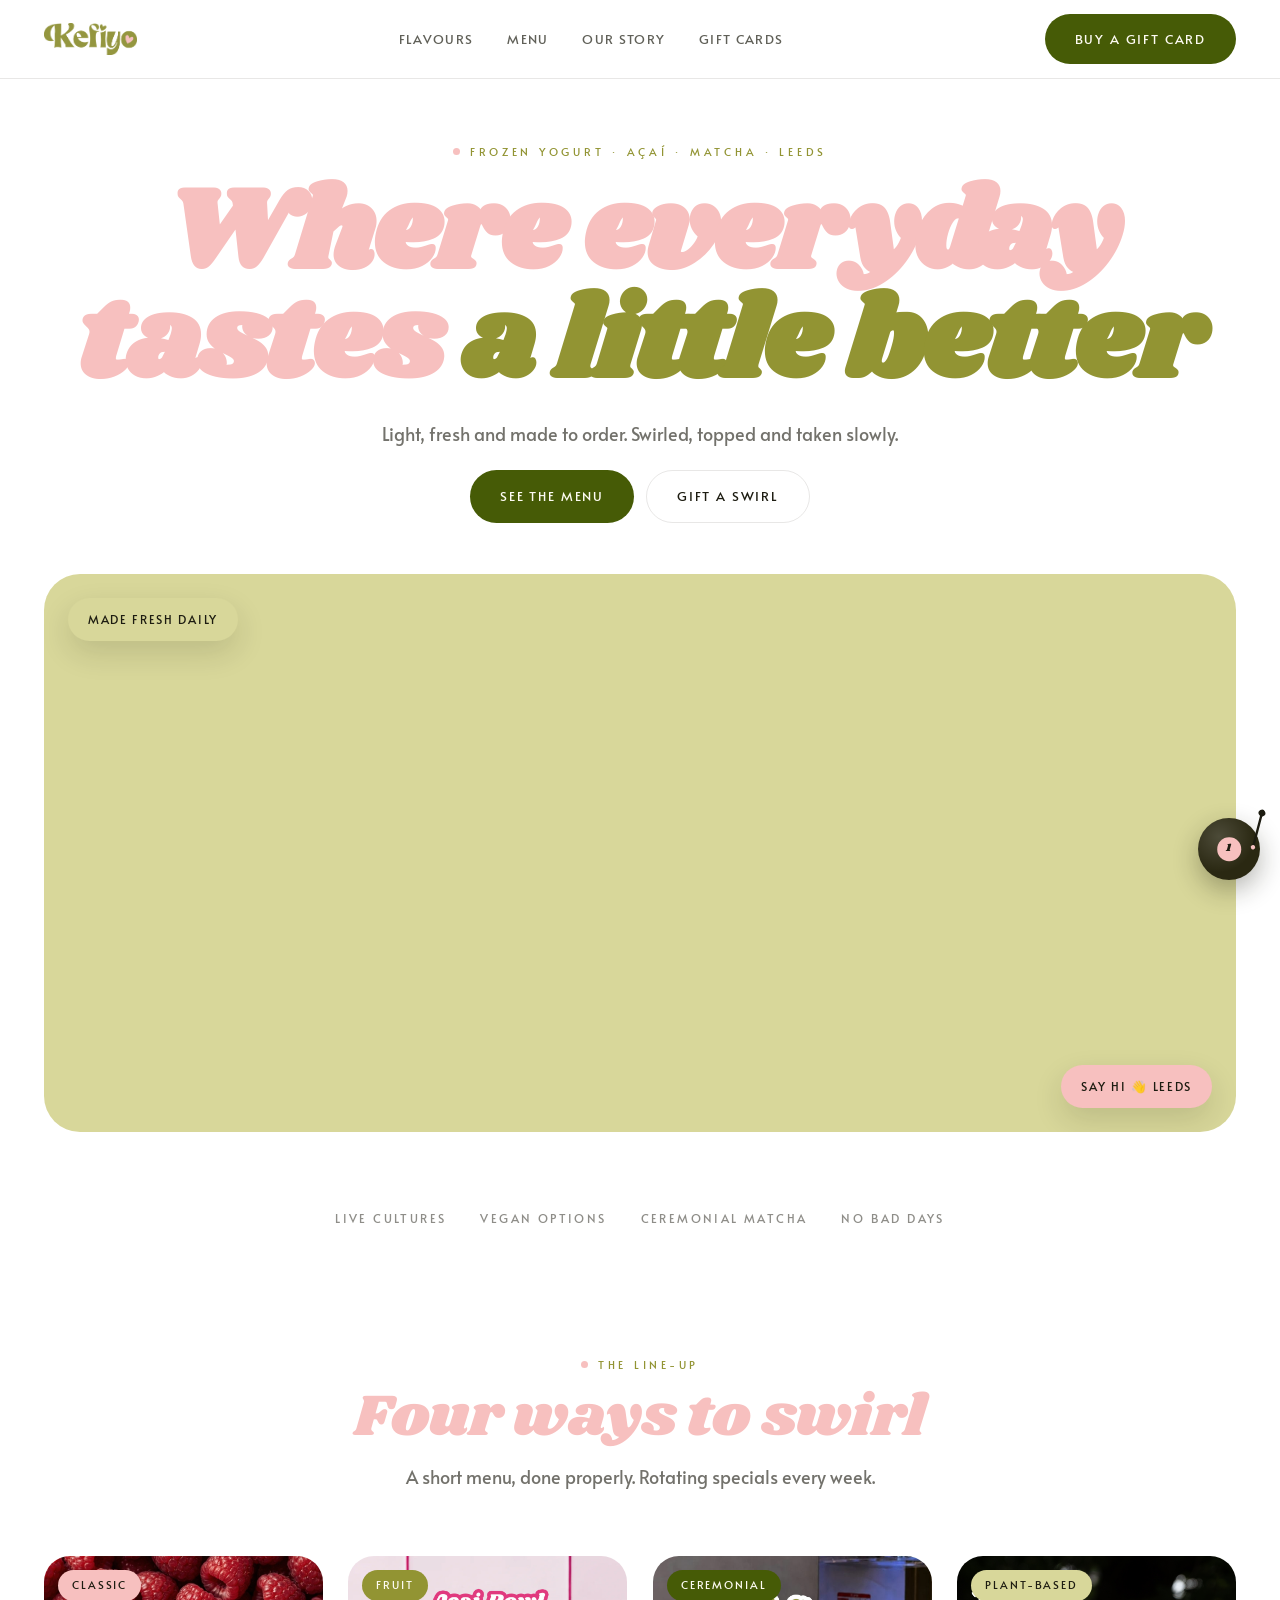
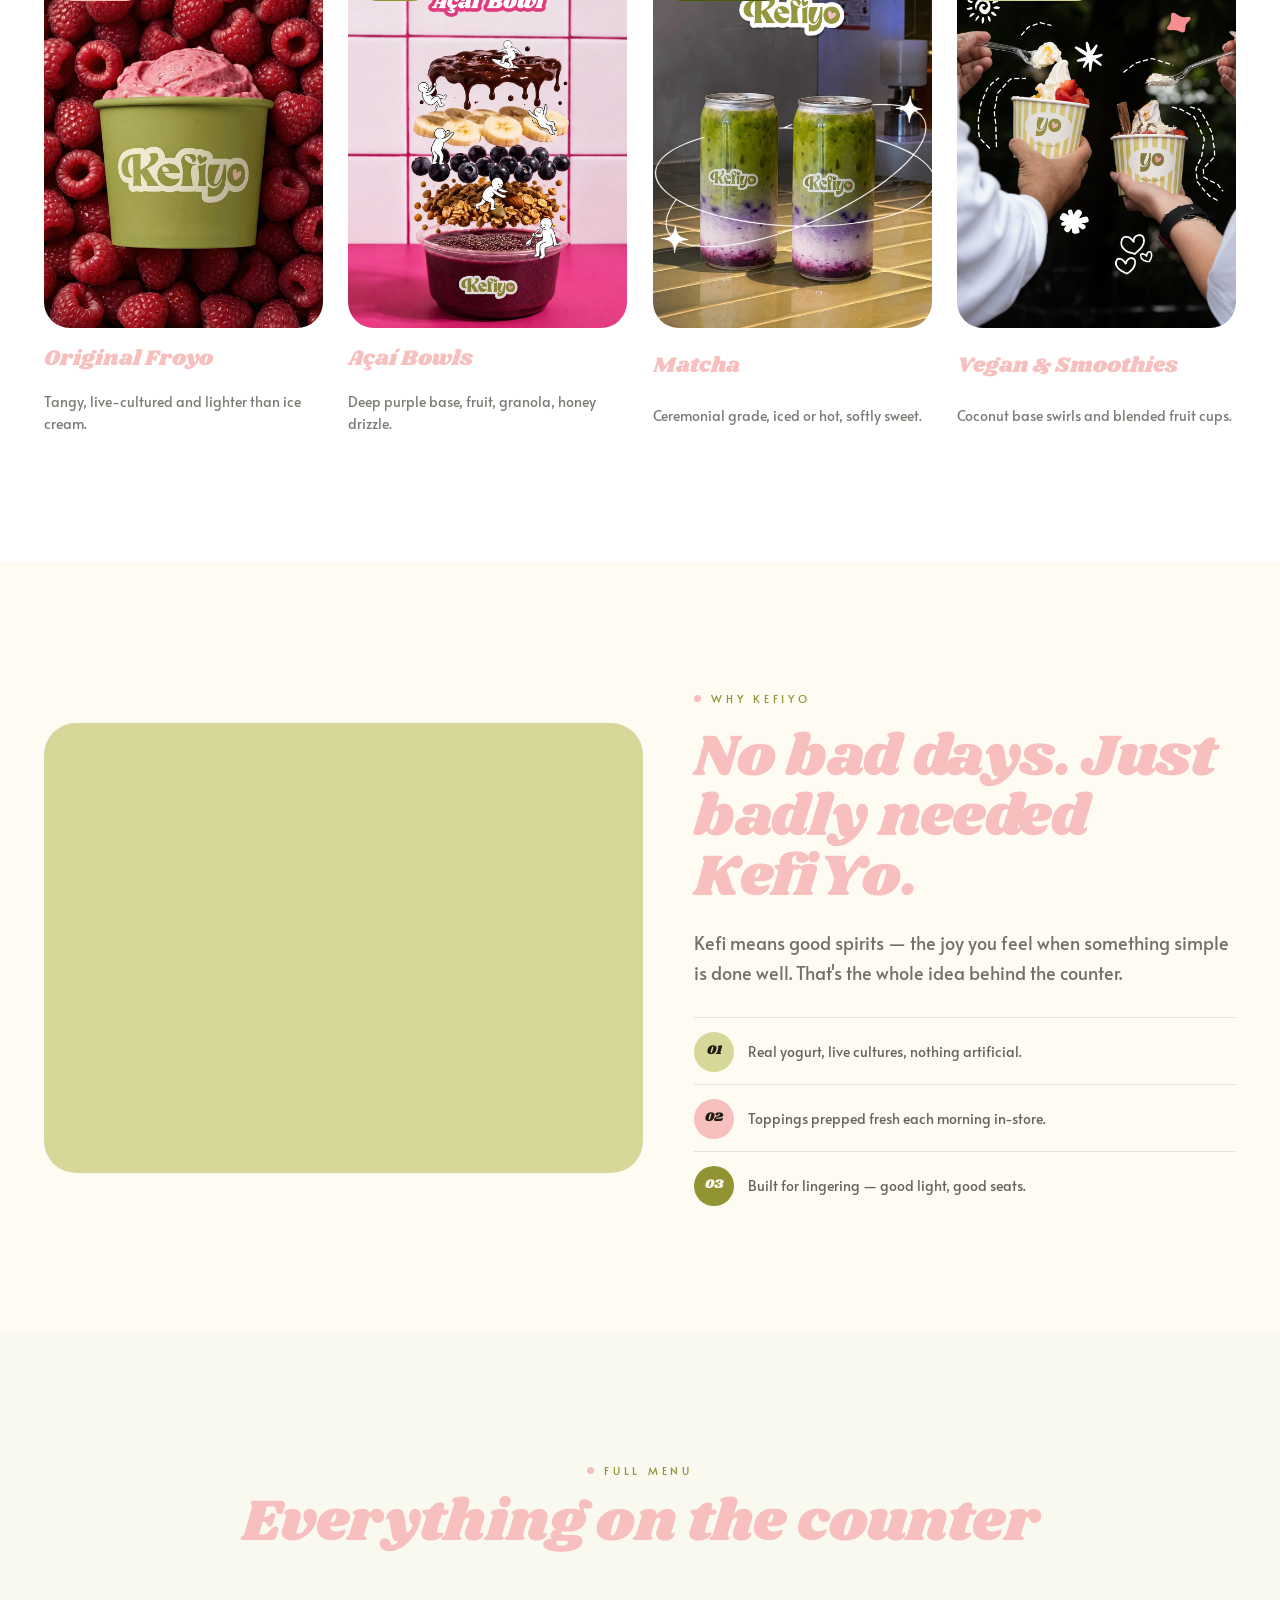
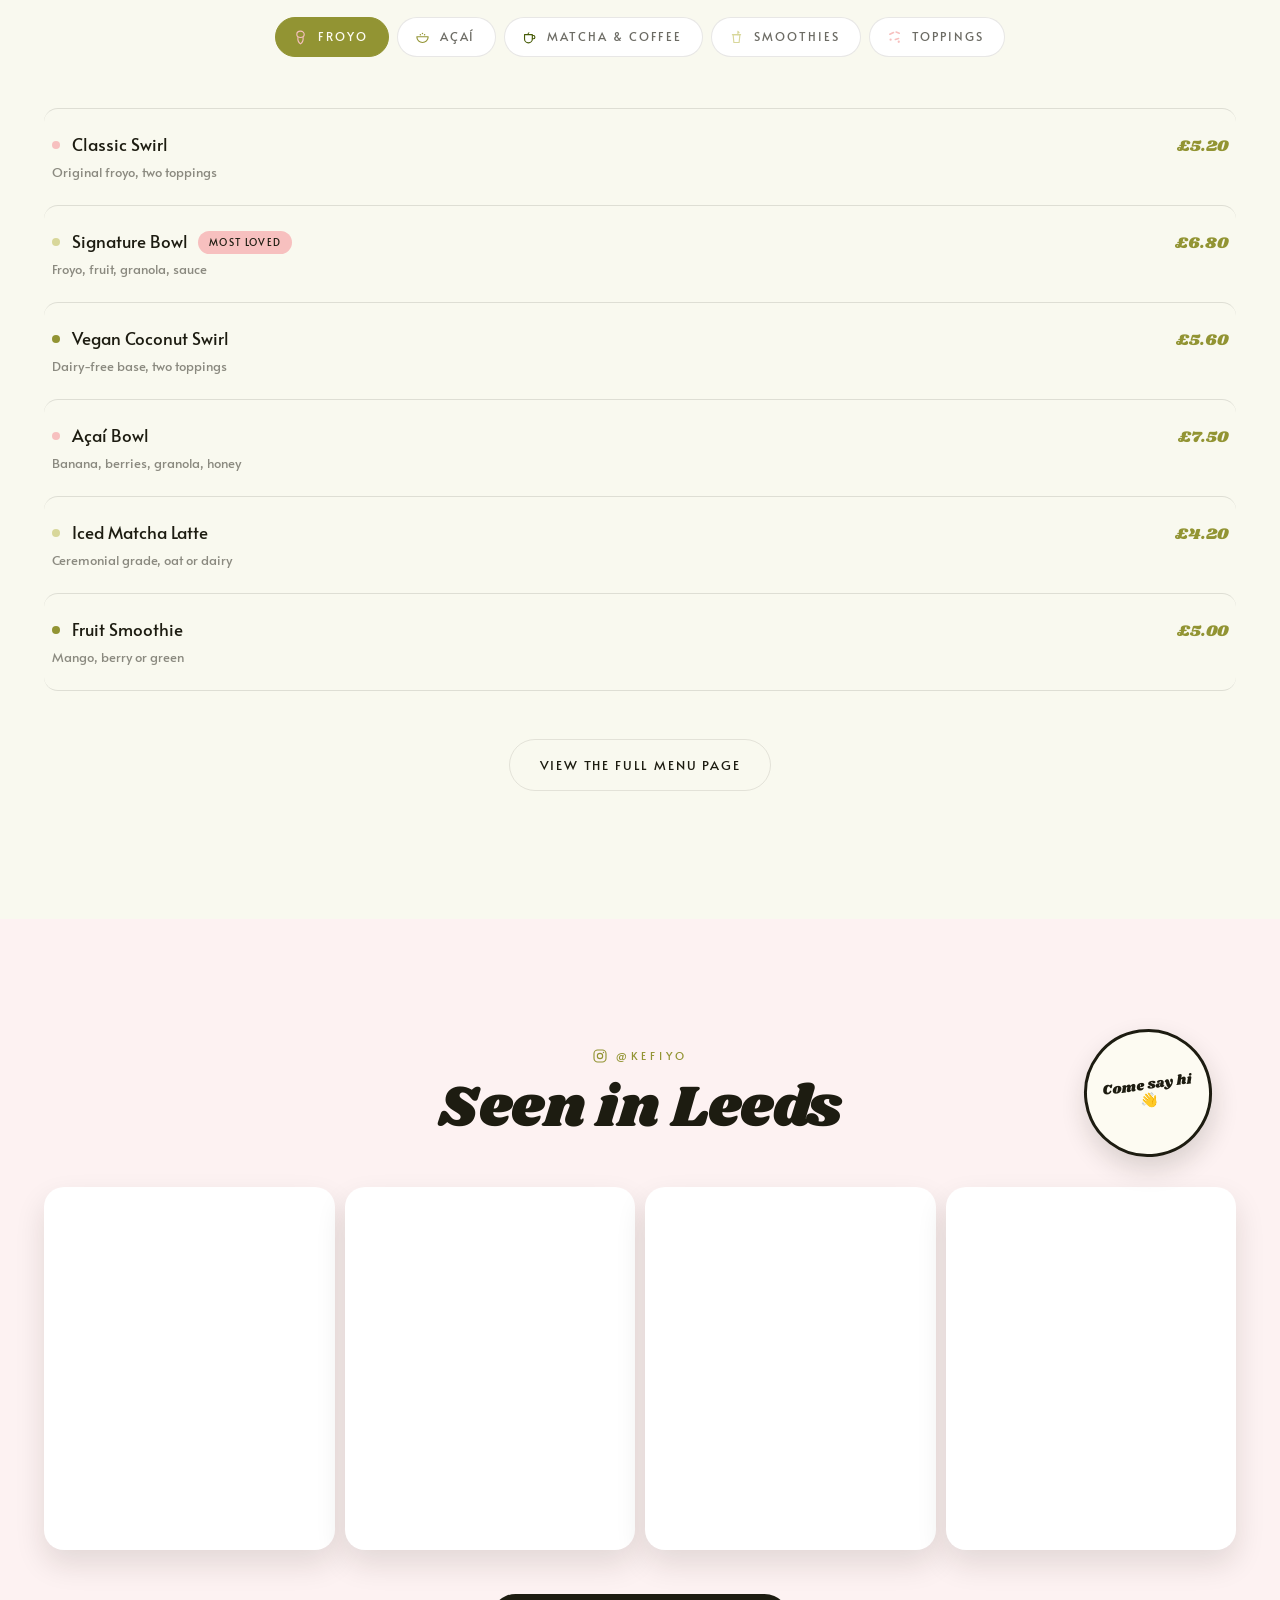
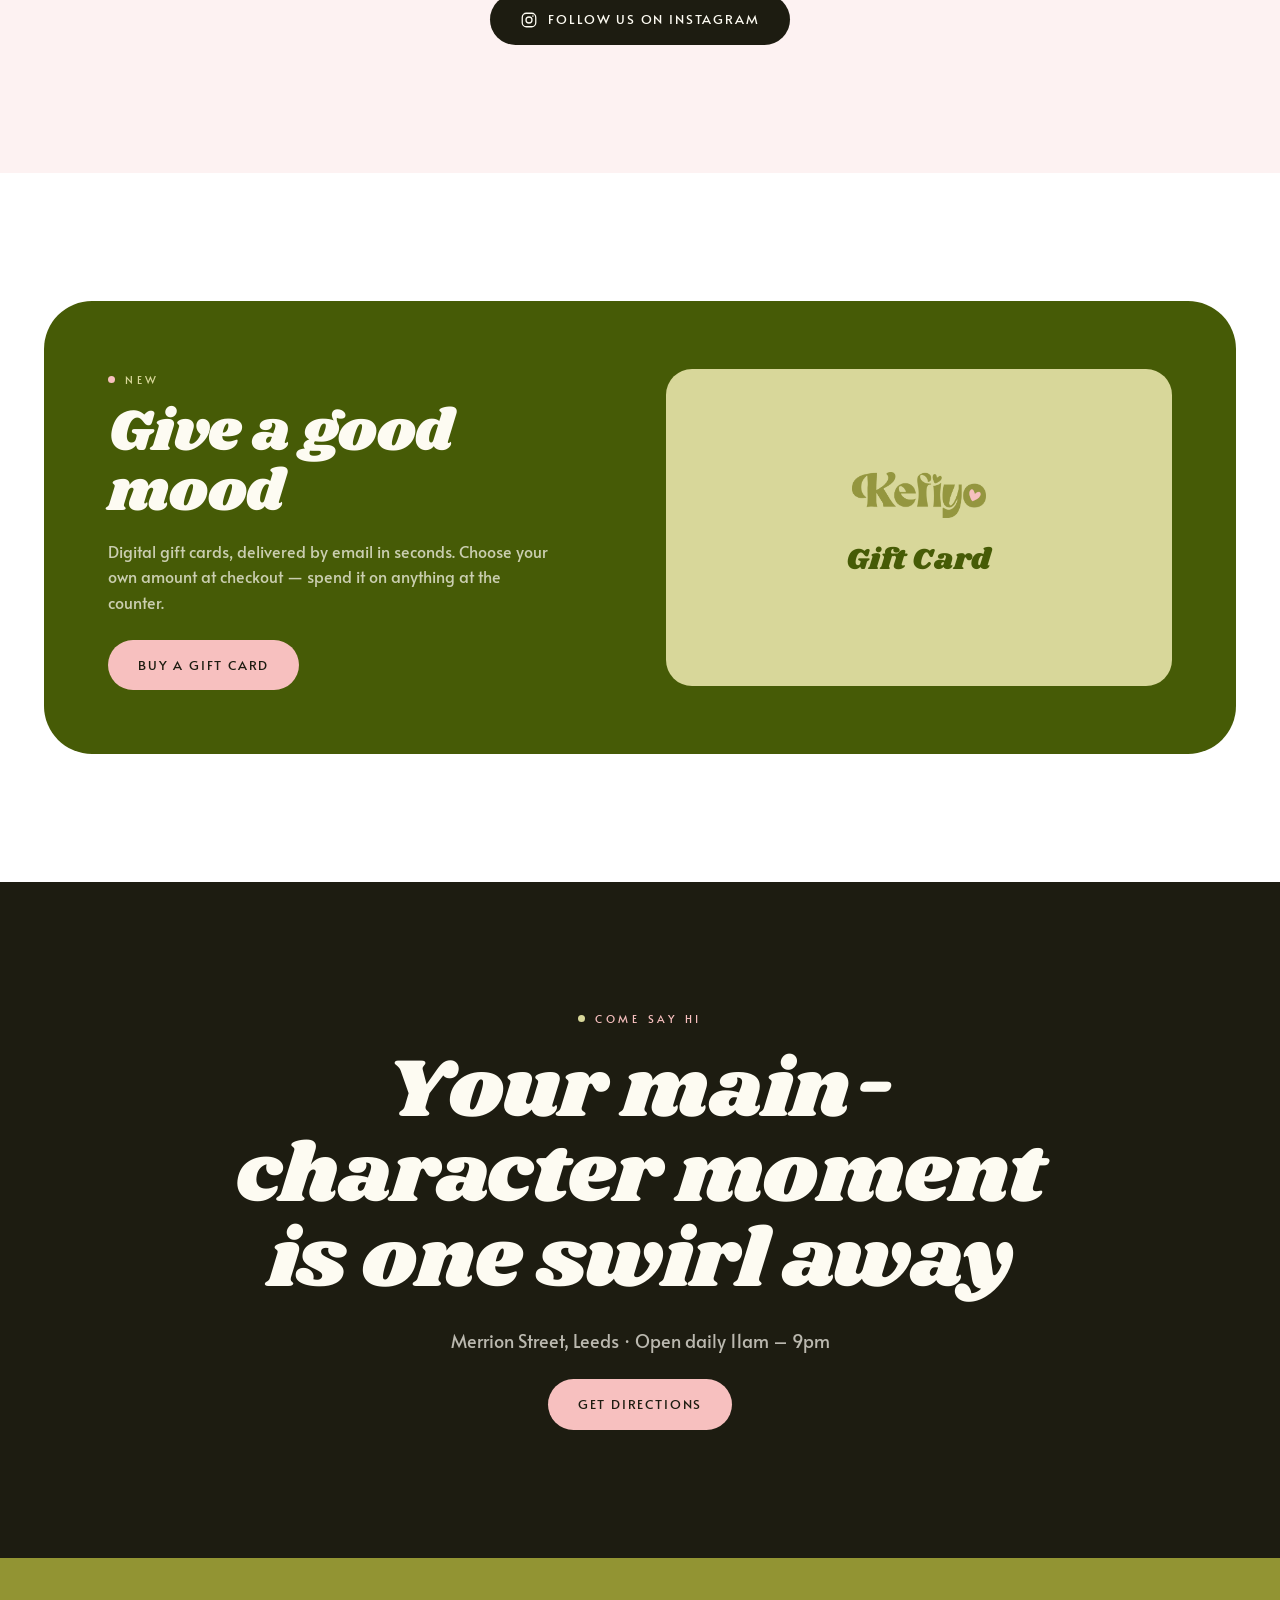
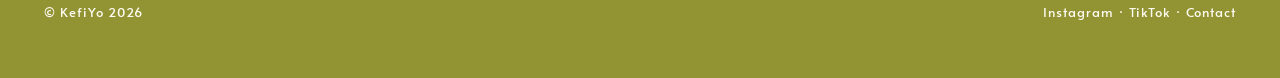
==== index.html @ 9c634616 "Add files via upload" ====
<!doctype html>
<html lang="en">
<head>
<meta charset="utf-8" />
<meta name="viewport" content="width=device-width, initial-scale=1" />

<!-- ============ SEO ============
     Edit the title/description/keywords below whenever the client wants
     to change how this page shows up in Google or when shared as a link.
     Keep the title under ~60 characters and the description under ~155
     so they don't get cut off in search results. -->
<title>KefiYo | Frozen Yogurt, Açaí, Matcha &amp; Coffee in Leeds</title>
<meta name="description" content="KefiYo is a frozen yogurt, açaí, matcha and coffee counter on Merrion Street, Leeds. Fresh daily, vegan options, live cultures. Open 11am–9pm every day.">
<meta name="keywords" content="frozen yogurt Leeds, açaí bowl Leeds, matcha Leeds, coffee shop Leeds, vegan frozen yogurt, KefiYo, dessert shop Leeds">
<meta name="robots" content="index, follow">
<link rel="canonical" href="https://www.kefiyo.co.uk/">

<!-- Open Graph (Facebook, Instagram, WhatsApp, LinkedIn link previews) -->
<meta property="og:type" content="website">
<meta property="og:title" content="KefiYo | Frozen Yogurt, Açaí, Matcha & Coffee in Leeds">
<meta property="og:description" content="Light, fresh and made to order. Frozen yogurt, açaí bowls, matcha and coffee on Merrion Street, Leeds.">
<meta property="og:image" content="https://www.kefiyo.co.uk/assets/images/social-media.jpeg">
<meta property="og:url" content="https://www.kefiyo.co.uk/">
<meta property="og:site_name" content="KefiYo">
<meta property="og:locale" content="en_GB">

<!-- Twitter / X card -->
<meta name="twitter:card" content="summary_large_image">
<meta name="twitter:title" content="KefiYo | Frozen Yogurt, Açaí, Matcha & Coffee in Leeds">
<meta name="twitter:description" content="Light, fresh and made to order. Frozen yogurt, açaí bowls, matcha and coffee on Merrion Street, Leeds.">
<meta name="twitter:image" content="https://www.kefiyo.co.uk/assets/images/social-media.jpeg">

<meta name="theme-color" content="#465b06">

<!-- ============ Favicons ============
     Add these image files to assets/images/favicon/ with these exact
     names and every browser/device icon is covered. A free generator
     like https://realfavicongenerator.net will produce all of them
     from one source logo in one go. -->
<link rel="icon" type="image/png" sizes="32x32" href="assets/images/favicon/favicon-32x32.png">
<link rel="icon" type="image/png" sizes="16x16" href="assets/images/favicon/favicon-16x16.png">
<link rel="apple-touch-icon" sizes="180x180" href="assets/images/favicon/apple-touch-icon.png">
<link rel="icon" href="assets/images/favicon/favicon.ico">
<link rel="manifest" href="assets/images/favicon/site.webmanifest">

<link rel="preconnect" href="https://fonts.googleapis.com">
<link rel="preconnect" href="https://fonts.gstatic.com" crossorigin>
<link href="https://fonts.googleapis.com/css2?family=Shrikhand&family=Alata&display=swap" rel="stylesheet">
<link rel="stylesheet" href="css/style.css">
</head>
<body>

<header>
  <div class="wrap navin">
    <a href="#" class="logo"><img src="assets/images/logo.png" alt="KefiYo" style="height:32px;width:auto;display:block"></a>
    <nav class="navlinks" id="navLinks"></nav>
    <a href="#gift" class="btn navcta" id="navCta"></a>
  </div>
</header>

<!-- HERO -->
<section class="hero">
  <div class="wrap heroin">
    <div class="herotop" id="heroTop"></div>
    <div class="herostage">
      <video autoplay muted loop playsinline
        src="assets/videos/hero-video.mp4"></video>
      <div id="heroPills"></div>
    </div>
    <div class="strip" id="heroStrip"></div>
  </div>
</section>

<!-- FLAVOURS -->
<section id="flavours">
  <div class="wrap">
    <div class="flavhead" id="flavoursHead"></div>
    <div class="flavgrid" id="flavoursGrid"></div>
  </div>
</section>

<!-- STORY BAND -->
<section id="story" class="band">
  <div class="wrap bandin">
    <div class="bandmedia">
      <video id="storyVideo" autoplay muted loop playsinline
        src="assets/videos/story-video.mp4"></video>
    </div>
    <div class="bandtext" id="storyText"></div>
  </div>
</section>

<!-- MENU (homepage teaser) -->
<section id="menu">
  <div class="wrap">
    <div class="flavhead" id="menuHead"></div>
    <div class="menubar" id="menuChips"></div>
    <div class="menu" id="menuItems"></div>
    <div class="menufoot" id="menuFoot"></div>
  </div>
</section>

<!-- INSTAGRAM -->
<section class="igsection">
  <div class="wrap">
    <div class="flavhead" id="instaHead"></div>
    <div class="igrid" id="instaGrid"></div>
    <div class="ig-follow" id="instaFollow"></div>
  </div>
</section>

<!-- GIFT CARD -->
<section id="gift">
  <div class="wrap">
    <div class="gift" id="giftCard"></div>
  </div>
</section>

<!-- FINAL CTA -->
<section class="finalcta">
  <div class="wrap final" id="finalContent"></div>
</section>

<footer>
  <div class="wrap" id="siteFooter"></div>
</footer>

<nav class="island" id="islandNav"></nav>

<!-- VINYL MUSIC PLAYER -->
<div class="vinyl-player" id="vinylPlayer">
  <div class="vinyl-disc" id="vinylDisc" role="button" aria-label="Play/pause music" tabindex="0">
    <div class="vinyl-label" id="vinylLabel"><span class="fallback">1</span></div>
    <div class="tonearm" aria-hidden="true">
      <svg viewBox="0 0 34 34" xmlns="http://www.w3.org/2000/svg">
        <circle cx="30" cy="4" r="3.4" fill="#1d1c11"/>
        <line x1="30" y1="4" x2="6" y2="30" stroke="#1d1c11" stroke-width="2.4" stroke-linecap="round"/>
        <circle cx="6" cy="30" r="2.2" fill="#f7c0bf"/>
      </svg>
    </div>
  </div>
  <div class="vinyl-panel">
    <div class="vinyl-meta">
      <span class="t" id="vinylTitle">Track One</span>
      <span class="a" id="vinylArtist">KefiYo Radio</span>
      <span class="a" id="vinylStatus" style="color:#f7c0bf"></span>
    </div>
    <div class="vinyl-controls">
      <button id="vinylPrevBtn" aria-label="Previous track">
        <svg viewBox="0 0 24 24" fill="currentColor"><path d="M6 6h2v12H6zM20 6v12L10 12z"/></svg>
      </button>
      <button id="vinylPlayBtn" class="play-btn" aria-label="Play/pause">
        <svg viewBox="0 0 24 24" fill="currentColor"><path d="M8 5v14l11-7z"/></svg>
      </button>
      <button id="vinylNextBtn" aria-label="Next track">
        <svg viewBox="0 0 24 24" fill="currentColor"><path d="M16 6h2v12h-2zM4 6v12l10-6z"/></svg>
      </button>
    </div>
  </div>
  <audio id="vinylAudio" preload="none"></audio>
</div>

<script src="js/content.js"></script>
<script src="js/script.js"></script>
</body>
</html>
---- css/style.css ----
:root{
  --wasabi:#929433;
  --pink:#f7c0bf;
  --matcha:#d8d79a;
  --cream:#fdfbf2;
  --ink:#1d1c11;
  --deep:#465b06;
  --white:#ffffff;
  --line:rgba(29,28,17,.10);
}
*{box-sizing:border-box;margin:0;padding:0}
html{scroll-behavior:smooth}
body{background:var(--white);color:var(--ink);font-family:'Alata',system-ui,sans-serif;-webkit-font-smoothing:antialiased;overflow-x:hidden;font-size:16px;line-height:1.6}
.d{font-family:'Shrikhand',cursive;font-weight:400}
img,video{display:block;width:100%;height:100%;object-fit:cover}
a{color:inherit;text-decoration:none}
.wrap{max-width:1240px;margin:0 auto;padding:0 24px}
section{padding:clamp(72px,10vw,150px) 0}
.lede{font-size:clamp(15px,1.4vw,18px);color:rgba(29,28,17,.62);max-width:52ch;line-height:1.7}
.eyebrow{font-size:11px;letter-spacing:.34em;text-transform:uppercase;color:var(--wasabi)}
.eyebrow::before{content:"";display:inline-block;width:7px;height:7px;border-radius:50%;background:var(--pink);margin-right:10px;vertical-align:1px}
h2{font-family:'Shrikhand',cursive;font-weight:400;font-size:clamp(30px,4.6vw,60px);line-height:1.02;letter-spacing:-.01em}
/* Big headings (h1/h2/h3) default to pink instead of plain ink.
   Anywhere a heading already has its own color (the green "a little
   better" in the hero, or the cream headings on the dark gift/final
   sections) that more specific rule wins and stays untouched. */
h1,h2,h3{color:var(--pink)}
.btn{display:inline-flex;align-items:center;gap:10px;background:var(--deep);color:var(--cream);border-radius:999px;padding:15px 30px;font-size:13px;letter-spacing:.14em;text-transform:uppercase;transition:.25s}
.btn:hover{background:var(--wasabi)}
.btn.ghost{background:transparent;color:var(--ink);border:1px solid var(--line)}
.btn.ghost:hover{background:var(--cream);border-color:var(--wasabi)}

/* nav */
header{position:sticky;top:0;z-index:70;background:rgba(255,255,255,.86);backdrop-filter:blur(14px);border-bottom:1px solid var(--line)}
.navin{display:flex;align-items:center;justify-content:space-between;height:78px}
.logo{font-family:'Shrikhand',cursive;font-size:26px;color:var(--deep);display:inline-flex;align-items:center}
.navlinks{display:none;gap:34px;font-size:13px;letter-spacing:.1em;text-transform:uppercase;color:rgba(29,28,17,.7)}
.navlinks a:hover{color:var(--deep)}
.navcta{display:none}
@media(min-width:920px){.navlinks{display:flex}.navcta{display:inline-flex}}
@media(max-width:919px){.navin{justify-content:center}}

/* hero */
.hero{padding:clamp(28px,5vw,64px) 0 0}
.heroin{display:grid;gap:clamp(24px,4vw,54px);align-items:end}
.herotop{display:grid;gap:20px;justify-items:center;text-align:center}
.hero h1{font-family:'Shrikhand',cursive;font-size:clamp(42px,9vw,120px);line-height:.95;letter-spacing:-.02em;max-width:16ch}
.hero h1 em{font-style:normal;color:var(--wasabi)}
.herostage{position:relative;border-radius:36px;overflow:hidden;height:clamp(360px,62vh,620px);background:var(--matcha)}
.herostage video{filter:saturate(1.05)}
.floatpill{position:absolute;background:var(--white);border-radius:999px;padding:12px 20px;font-size:12px;letter-spacing:.14em;text-transform:uppercase;box-shadow:0 12px 30px rgba(29,28,17,.14)}
.fp1{left:24px;top:24px;background:var(--matcha);color:var(--ink)}
.fp2{right:24px;bottom:24px;background:var(--pink)}
.strip{display:flex;flex-wrap:wrap;justify-content:center;gap:10px 34px;padding-top:26px;font-size:12px;letter-spacing:.2em;text-transform:uppercase;color:rgba(29,28,17,.5)}

/* flavours */
.flavhead{display:grid;gap:14px;justify-items:center;text-align:center;margin-bottom:clamp(32px,5vw,64px)}
.flavgrid{display:grid;grid-template-columns:repeat(2,1fr);gap:clamp(14px,2vw,28px)}
@media(min-width:900px){.flavgrid{grid-template-columns:repeat(4,1fr)}}
.flav{display:grid;gap:14px}
.flav .ph{position:relative;aspect-ratio:3/4;border-radius:26px;overflow:hidden;background:var(--cream)}
.flav .ph img{transition:transform .6s ease}
.flav:hover .ph img{transform:scale(1.05)}
.flav:nth-child(2) .ph{background:var(--pink)}
.flav:nth-child(3) .ph{background:var(--matcha)}
.tag{position:absolute;top:14px;left:14px;z-index:2;border-radius:999px;padding:7px 14px;font-size:10.5px;letter-spacing:.18em;text-transform:uppercase}
.t1{background:var(--pink);color:var(--ink)}
.t2{background:var(--wasabi);color:var(--cream)}
.t3{background:var(--deep);color:var(--cream)}
.t4{background:var(--matcha);color:var(--ink)}
.flav h3{font-family:'Shrikhand',cursive;font-weight:400;font-size:clamp(17px,1.7vw,23px)}
.flav p{font-size:13.5px;color:rgba(29,28,17,.58);line-height:1.6}

/* quiet band */
.band{background:var(--cream)}
.bandin{display:grid;gap:clamp(26px,4vw,60px);align-items:center}
@media(min-width:900px){.bandin{grid-template-columns:1.05fr .95fr}}
.bandmedia{border-radius:32px;overflow:hidden;aspect-ratio:4/3;background:var(--matcha)}
.bandtext{display:grid;gap:20px}
.tickers{display:grid;gap:12px;padding-top:8px}
.tick{display:flex;gap:14px;align-items:center;border-top:1px solid var(--line);padding-top:14px;font-size:14px;color:rgba(29,28,17,.68)}
.tick b{font-family:'Shrikhand',cursive;font-weight:400;font-size:13px;width:40px;height:40px;min-width:40px;display:grid;place-items:center;border-radius:50%}
.tick:nth-child(1) b{background:var(--matcha);color:var(--ink)}
.tick:nth-child(2) b{background:var(--pink);color:var(--ink)}
.tick:nth-child(3) b{background:var(--wasabi);color:var(--cream)}

/* menu */
#menu{background:color-mix(in srgb, var(--matcha) 16%, var(--white))}
.menubar{display:flex;flex-wrap:wrap;gap:8px;justify-content:center;margin-bottom:clamp(28px,4vw,52px)}
.chip{border:1px solid var(--line);border-radius:999px;padding:9px 20px 9px 16px;font-size:12px;letter-spacing:.16em;text-transform:uppercase;color:rgba(29,28,17,.65);cursor:pointer;transition:.2s;background:var(--white);display:inline-flex;align-items:center;gap:9px}
.chip svg{width:17px;height:17px;flex:none}
.menubar .chip:nth-child(1) svg{color:var(--pink)}
.menubar .chip:nth-child(2) svg{color:var(--wasabi)}
.menubar .chip:nth-child(3) svg{color:var(--deep)}
.menubar .chip:nth-child(4) svg{color:var(--matcha)}
.menubar .chip:nth-child(5) svg{color:var(--pink)}
.chip.on svg{color:var(--cream)}
.chip:hover{border-color:var(--wasabi);color:var(--deep)}
.chip.on{background:var(--wasabi);color:var(--cream);border-color:var(--wasabi)}
.menu{display:grid;gap:0}
.row{display:grid;grid-template-columns:1fr auto;gap:16px;align-items:baseline;padding:22px 8px;border-top:1px solid color-mix(in srgb, var(--ink) 12%, transparent);transition:.2s;border-radius:14px}
.row:last-child{border-bottom:1px solid color-mix(in srgb, var(--ink) 12%, transparent)}
.row:hover{background:rgba(255,255,255,.85);padding-left:18px}
.row h4{font-size:17px;font-weight:400}
.row h4::before{content:"";display:inline-block;width:8px;height:8px;border-radius:50%;margin-right:12px;vertical-align:2px}
.row:nth-child(3n+1) h4::before{background:var(--pink)}
.row:nth-child(3n+2) h4::before{background:var(--matcha)}
.row:nth-child(3n) h4::before{background:var(--wasabi)}
.row span{font-size:13px;color:rgba(29,28,17,.5);display:block;margin-top:4px}
.row h4 .badge{display:inline-block;background:var(--pink);color:var(--ink);border-radius:999px;font-size:9.5px;letter-spacing:.14em;text-transform:uppercase;padding:5px 11px;margin-left:10px;vertical-align:2px;line-height:1.4;margin-top:0}
.price{font-family:'Shrikhand',cursive;font-weight:400;color:var(--wasabi);font-size:16px}
.menufoot{display:flex;justify-content:center;padding-top:clamp(28px,4vw,48px)}

/* insta */
.igsection{background:color-mix(in srgb, var(--pink) 20%, var(--white));position:relative;overflow:hidden}
.igsection .flavhead{position:relative;margin-bottom:clamp(28px,4vw,48px)}
.igsection .eyebrow{color:var(--wasabi);display:inline-flex;align-items:center;gap:8px}
.igsection .eyebrow::before{content:none}
.igsection .eyebrow svg{width:16px;height:16px;flex:none}
.igsection h2{color:var(--ink)}
.ig-sticker{position:absolute;top:-18px;right:2%;width:clamp(90px,11vw,128px);aspect-ratio:1;background:var(--cream);border:3px solid var(--ink);border-radius:50%;display:grid;place-items:center;text-align:center;line-height:1.15;font-family:'Shrikhand',cursive;font-weight:400;font-size:clamp(11px,1.2vw,14px);color:var(--ink);transform:rotate(-8deg);animation:igwobble 6s ease-in-out infinite;padding:10px;box-shadow:0 12px 26px rgba(29,28,17,.16)}
@keyframes igwobble{50%{transform:rotate(6deg) translateY(-6px)}}
@media(max-width:640px){.ig-sticker{position:static;margin:0 auto 16px;transform:rotate(-6deg)}}
.igrid{display:grid;grid-template-columns:repeat(2,1fr);gap:10px}
@media(min-width:800px){.igrid{grid-template-columns:repeat(4,1fr)}}
.igrid > *{aspect-ratio:4/5;border-radius:20px;overflow:hidden;background:var(--white);box-shadow:0 14px 30px rgba(29,28,17,.12);transition:transform .3s ease}
.igrid > *:hover{transform:translateY(-6px)}
.ig-follow{display:flex;justify-content:center;margin-top:clamp(28px,4vw,44px)}
.ig-follow-btn{display:inline-flex;align-items:center;gap:10px;background:var(--ink);color:var(--cream)}
.ig-follow-btn:hover{background:var(--deep)}
.ig-follow-btn svg{width:18px;height:18px;flex:none}

/* gift card */
.gift{background:var(--deep);color:var(--cream);border-radius:clamp(28px,4vw,48px);padding:clamp(30px,5vw,72px);display:grid;gap:clamp(26px,4vw,56px)}
@media(min-width:900px){.gift{grid-template-columns:1fr 1fr;align-items:center}}
.gift h2{color:var(--cream)}
.gift p{color:rgba(253,251,242,.72);max-width:44ch}
.cardart{border-radius:26px;overflow:hidden;aspect-ratio:16/10;background:var(--matcha);position:relative;display:flex;flex-direction:column;align-items:center;justify-content:center;gap:18px;padding:28px}
.cardart-logo{height:clamp(30px,4.5vw,46px);width:auto;object-fit:contain}
.cardart .amt{font-family:'Shrikhand',cursive;font-size:clamp(20px,2.6vw,30px);color:var(--deep);text-align:center;letter-spacing:.01em}
.giftbtn{background:var(--pink);color:var(--ink);margin-top:24px}
.giftbtn:hover{background:var(--matcha)}
.gift .giftnote{margin-top:12px;font-size:12px;letter-spacing:.1em;text-transform:uppercase;color:rgba(253,251,242,.55)}

/* final CTA + footer */
.finalcta{background:var(--ink);padding-bottom:clamp(72px,10vw,150px)}
.finalcta .final{text-align:center;display:grid;gap:22px;justify-items:center}
.finalcta .eyebrow{color:var(--pink)}
.finalcta .eyebrow::before{background:var(--matcha)}
.finalcta h2{font-size:clamp(34px,6.5vw,84px);max-width:14ch;color:var(--cream)}
.finalcta .lede{color:rgba(253,251,242,.7)}
.finalcta .btn{background:var(--pink);color:var(--ink)}
.finalcta .btn:hover{background:var(--matcha)}
footer{background:var(--wasabi);color:var(--cream);padding:44px 0 130px}
footer .wrap{display:flex;flex-wrap:wrap;gap:14px;justify-content:space-between;font-size:12.5px;letter-spacing:.08em}
@media(min-width:920px){footer{padding:44px 0 56px}}

/* mobile island */
.island{position:fixed;left:50%;transform:translateX(-50%);bottom:16px;z-index:90;display:flex;gap:6px;background:rgba(29,28,17,.94);backdrop-filter:blur(10px);border-radius:999px;padding:7px;box-shadow:0 14px 34px rgba(29,28,17,.28);max-width:calc(100vw - 24px);white-space:nowrap}
.island a{color:var(--cream);font-size:11.5px;letter-spacing:.14em;text-transform:uppercase;padding:11px 15px;border-radius:999px;white-space:nowrap;flex:none}
.island a.hi{background:var(--pink);color:var(--ink)}
@media(min-width:920px){.island{display:none}}
@media(max-width:380px){.island{gap:3px;padding:6px}.island a{font-size:10.5px;padding:10px 11px}}

/* ============================= */
/* vinyl music player             */
/* ============================= */
.vinyl-player{position:fixed;right:20px;bottom:20px;z-index:95;display:flex;align-items:center;flex-direction:row-reverse}
.vinyl-disc{position:relative;width:62px;height:62px;border-radius:50%;cursor:pointer;flex:none;box-shadow:0 10px 26px rgba(29,28,17,.32);background:
  radial-gradient(circle at center, var(--cream) 0 14%, var(--ink) 15% 16%, #2a2812 16% 100%),
  repeating-radial-gradient(circle at center, rgba(255,255,255,.05) 0 2px, transparent 2px 5px);
  animation:vinylspin 3.4s linear infinite;
  animation-play-state:paused;
}
.vinyl-player.playing .vinyl-disc{animation-play-state:running}
.vinyl-disc::before{content:"";position:absolute;inset:0;border-radius:50%;background:radial-gradient(circle at 34% 30%, rgba(255,255,255,.16), transparent 60%)}
.vinyl-label{position:absolute;top:50%;left:50%;width:38%;height:38%;transform:translate(-50%,-50%);border-radius:50%;background:var(--pink);display:grid;place-items:center;overflow:hidden}
.vinyl-label img{width:100%;height:100%;object-fit:cover}
.vinyl-label .fallback{font-family:'Shrikhand',cursive;font-size:11px;color:var(--ink)}
@keyframes vinylspin{to{transform:rotate(360deg)}}

.tonearm{position:absolute;top:-9px;right:-6px;width:34px;height:34px;transform-origin:88% 12%;transform:rotate(-28deg);transition:transform .35s cubic-bezier(.4,0,.2,1);pointer-events:none}
.vinyl-player.playing .tonearm{transform:rotate(6deg)}
.tonearm svg{width:100%;height:100%}

.vinyl-panel{max-width:0;opacity:0;overflow:hidden;transition:max-width .35s ease,opacity .25s ease,margin .35s ease;background:rgba(29,28,17,.94);backdrop-filter:blur(10px);border-radius:20px;color:var(--cream);display:flex;align-items:center;gap:12px;white-space:nowrap}
.vinyl-player.open .vinyl-panel{max-width:280px;opacity:1;margin-right:12px;padding:10px 14px}
.vinyl-meta{display:grid;line-height:1.25;min-width:0}
.vinyl-meta .t{font-size:12.5px;overflow:hidden;text-overflow:ellipsis}
.vinyl-meta .a{font-size:10.5px;color:rgba(253,251,242,.6);text-transform:uppercase;letter-spacing:.08em}
.vinyl-controls{display:flex;align-items:center;gap:6px}
.vinyl-controls button{background:none;border:none;color:var(--cream);cursor:pointer;display:grid;place-items:center;width:26px;height:26px;border-radius:50%;transition:.2s}
.vinyl-controls button:hover{background:rgba(255,255,255,.12)}
.vinyl-controls svg{width:15px;height:15px}
.vinyl-controls .play-btn svg{width:17px;height:17px}

@media(max-width:919px){
  .vinyl-player{right:14px;bottom:82px}
  .vinyl-player.open .vinyl-panel{max-width:220px}
}

/* ============================= */
/* full menu page                 */
/* ============================= */
.menu-page-hero{padding:clamp(44px,7vw,84px) 0 8px;text-align:center;display:grid;gap:14px;justify-items:center}
.menu-page-hero h1{font-family:'Shrikhand',cursive;font-size:clamp(36px,6.5vw,72px);line-height:1}
.menu-category{margin-bottom:clamp(48px,6vw,76px)}
.menu-category-head{display:flex;align-items:center;gap:12px;margin-bottom:18px}
.menu-category-head svg{width:24px;height:24px;flex:none}
.menu-category:nth-of-type(1) .menu-category-head svg{color:var(--pink)}
.menu-category:nth-of-type(2) .menu-category-head svg{color:var(--wasabi)}
.menu-category:nth-of-type(3) .menu-category-head svg{color:var(--deep)}
.menu-category:nth-of-type(4) .menu-category-head svg{color:var(--matcha)}
.menu-category:nth-of-type(5) .menu-category-head svg{color:var(--pink)}
.menu-category h3{font-family:'Shrikhand',cursive;font-weight:400;font-size:clamp(22px,2.8vw,32px)}
.back-link{display:inline-flex;align-items:center;gap:8px;font-size:12px;letter-spacing:.14em;text-transform:uppercase;color:rgba(29,28,17,.6)}
.back-link:hover{color:var(--deep)}
.back-link svg{width:14px;height:14px}
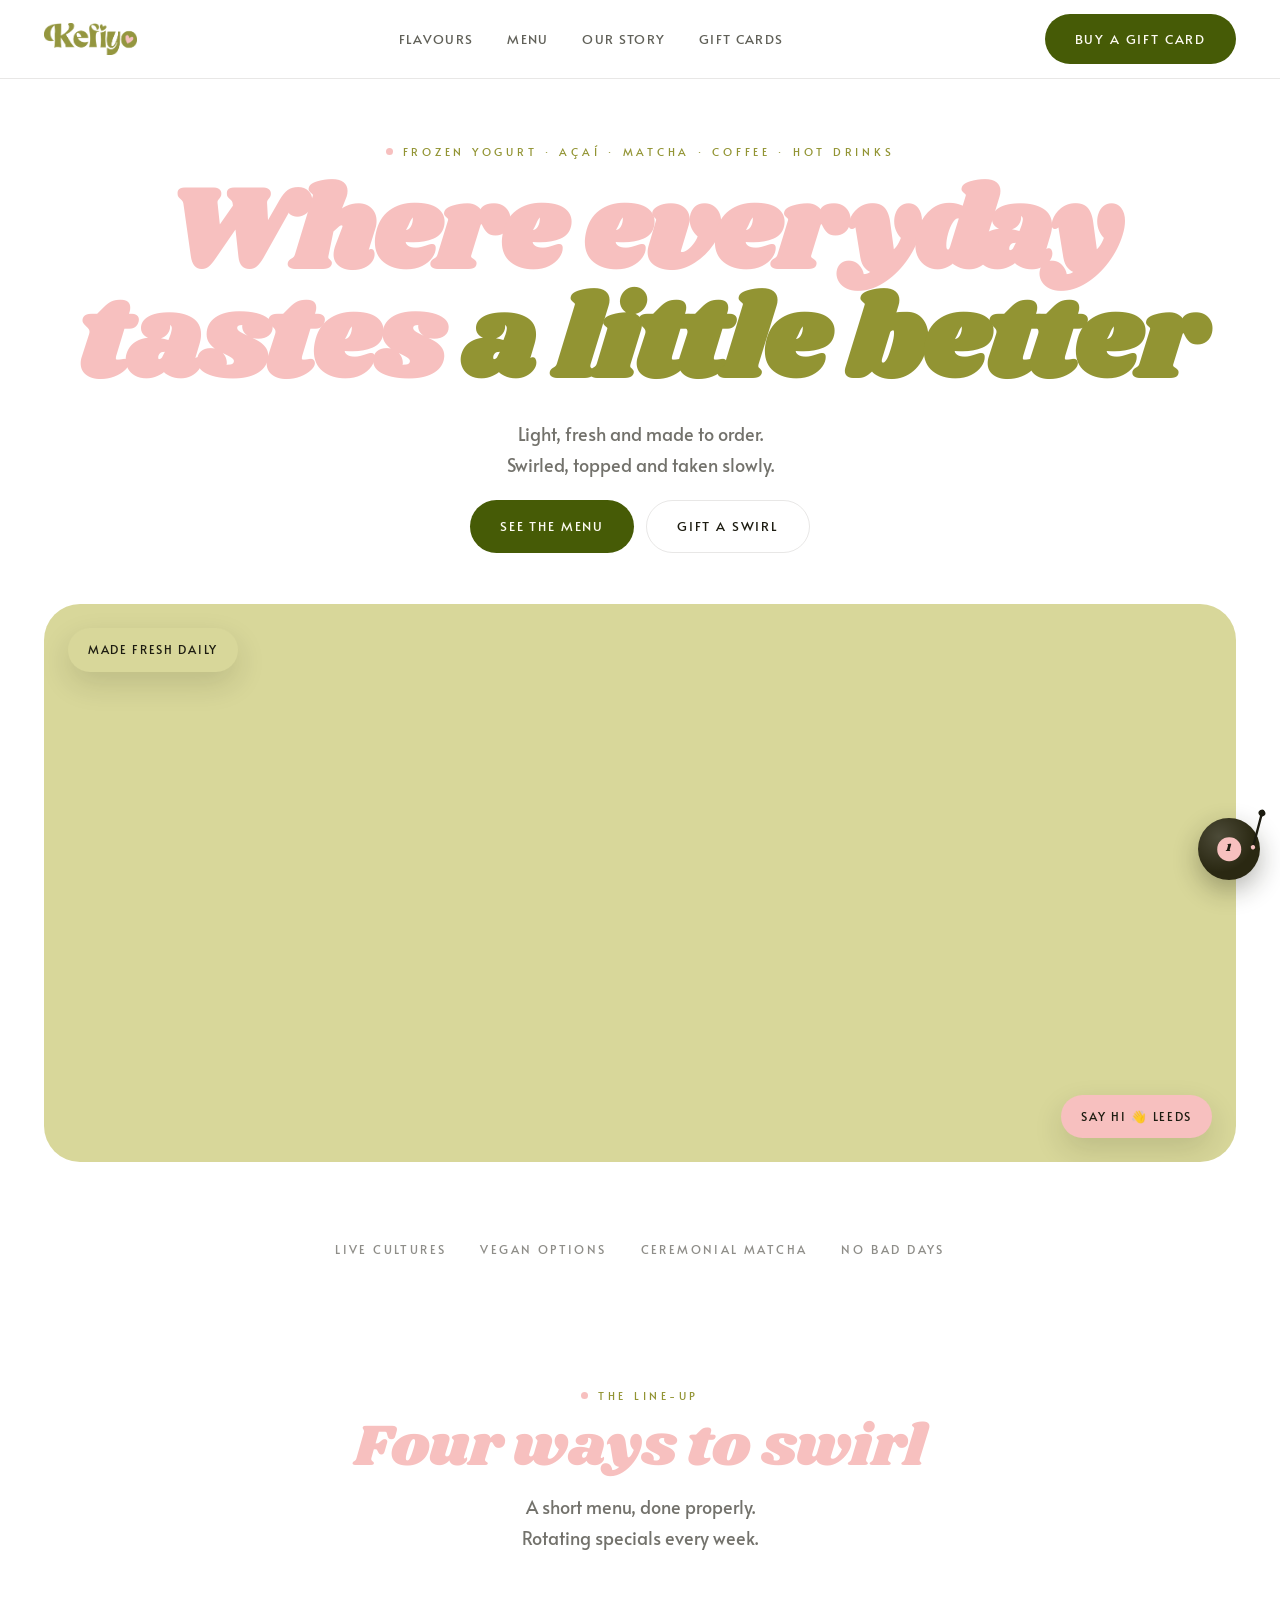
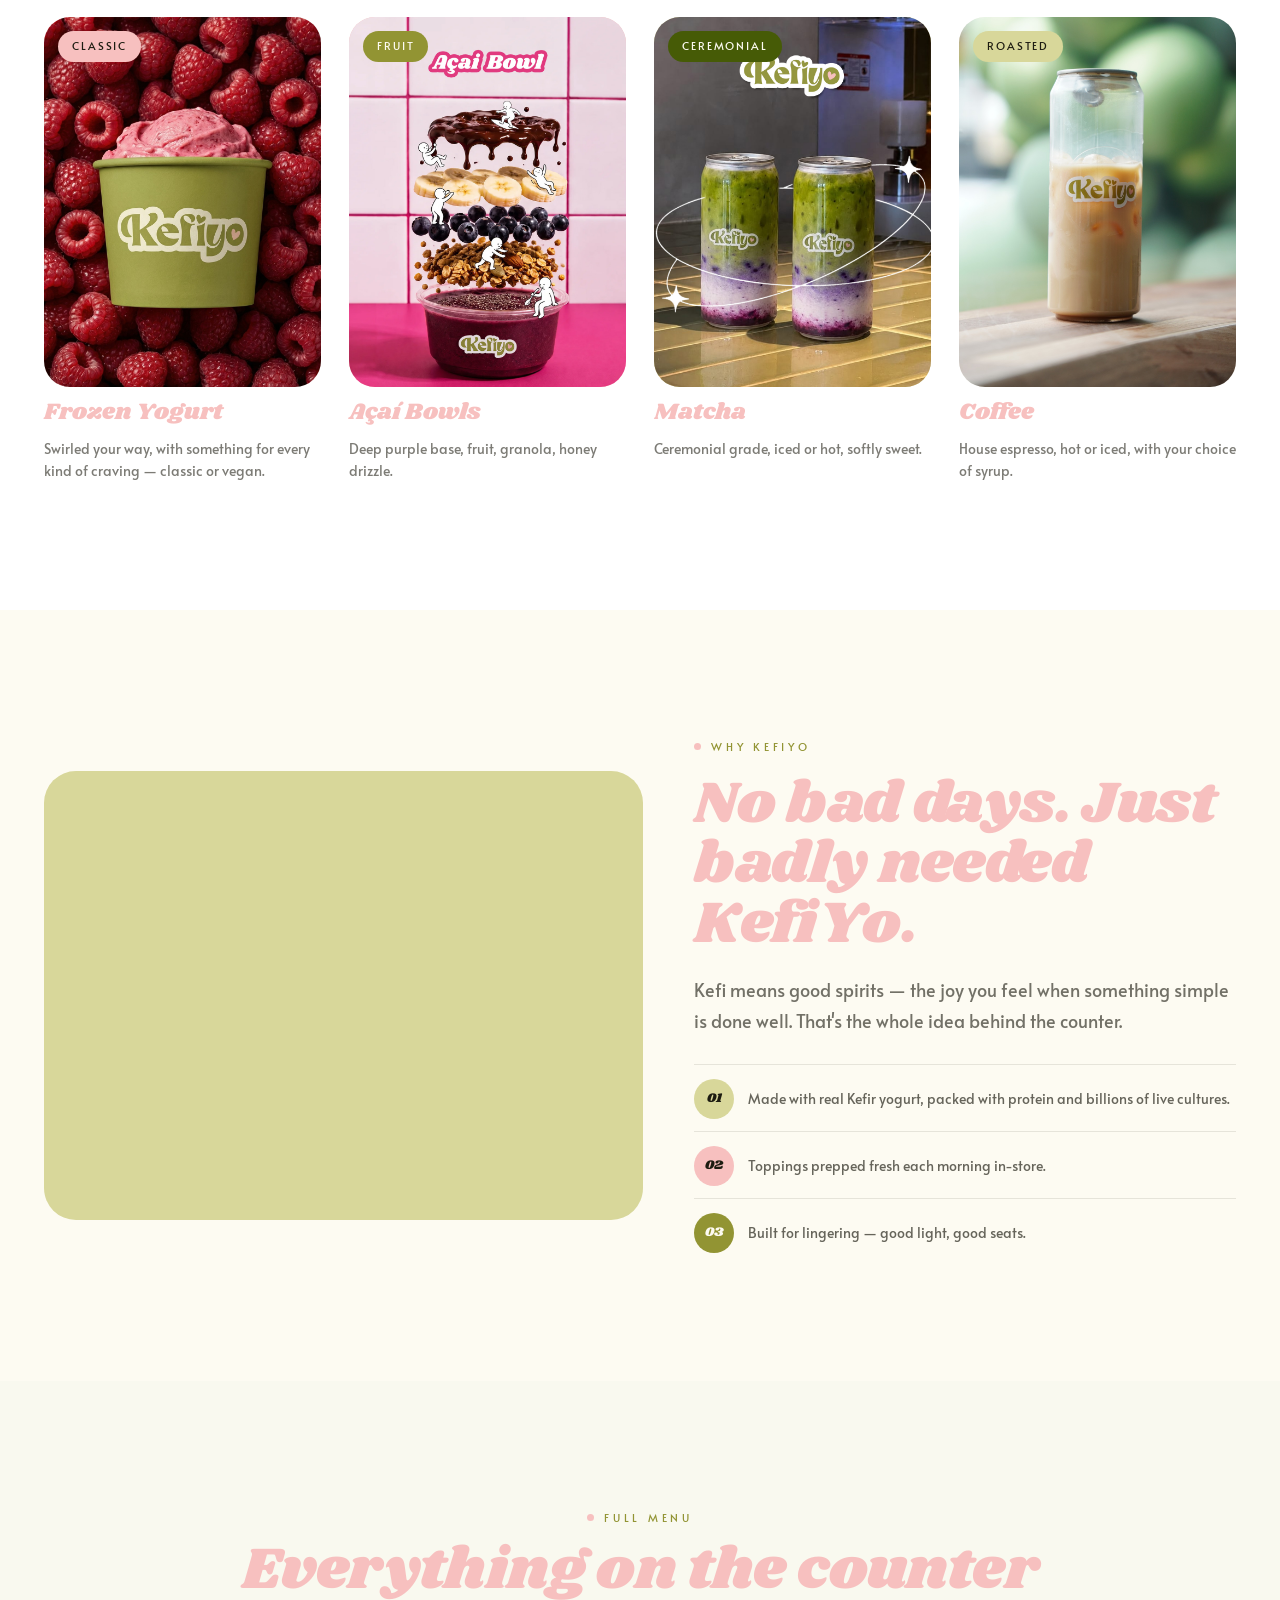
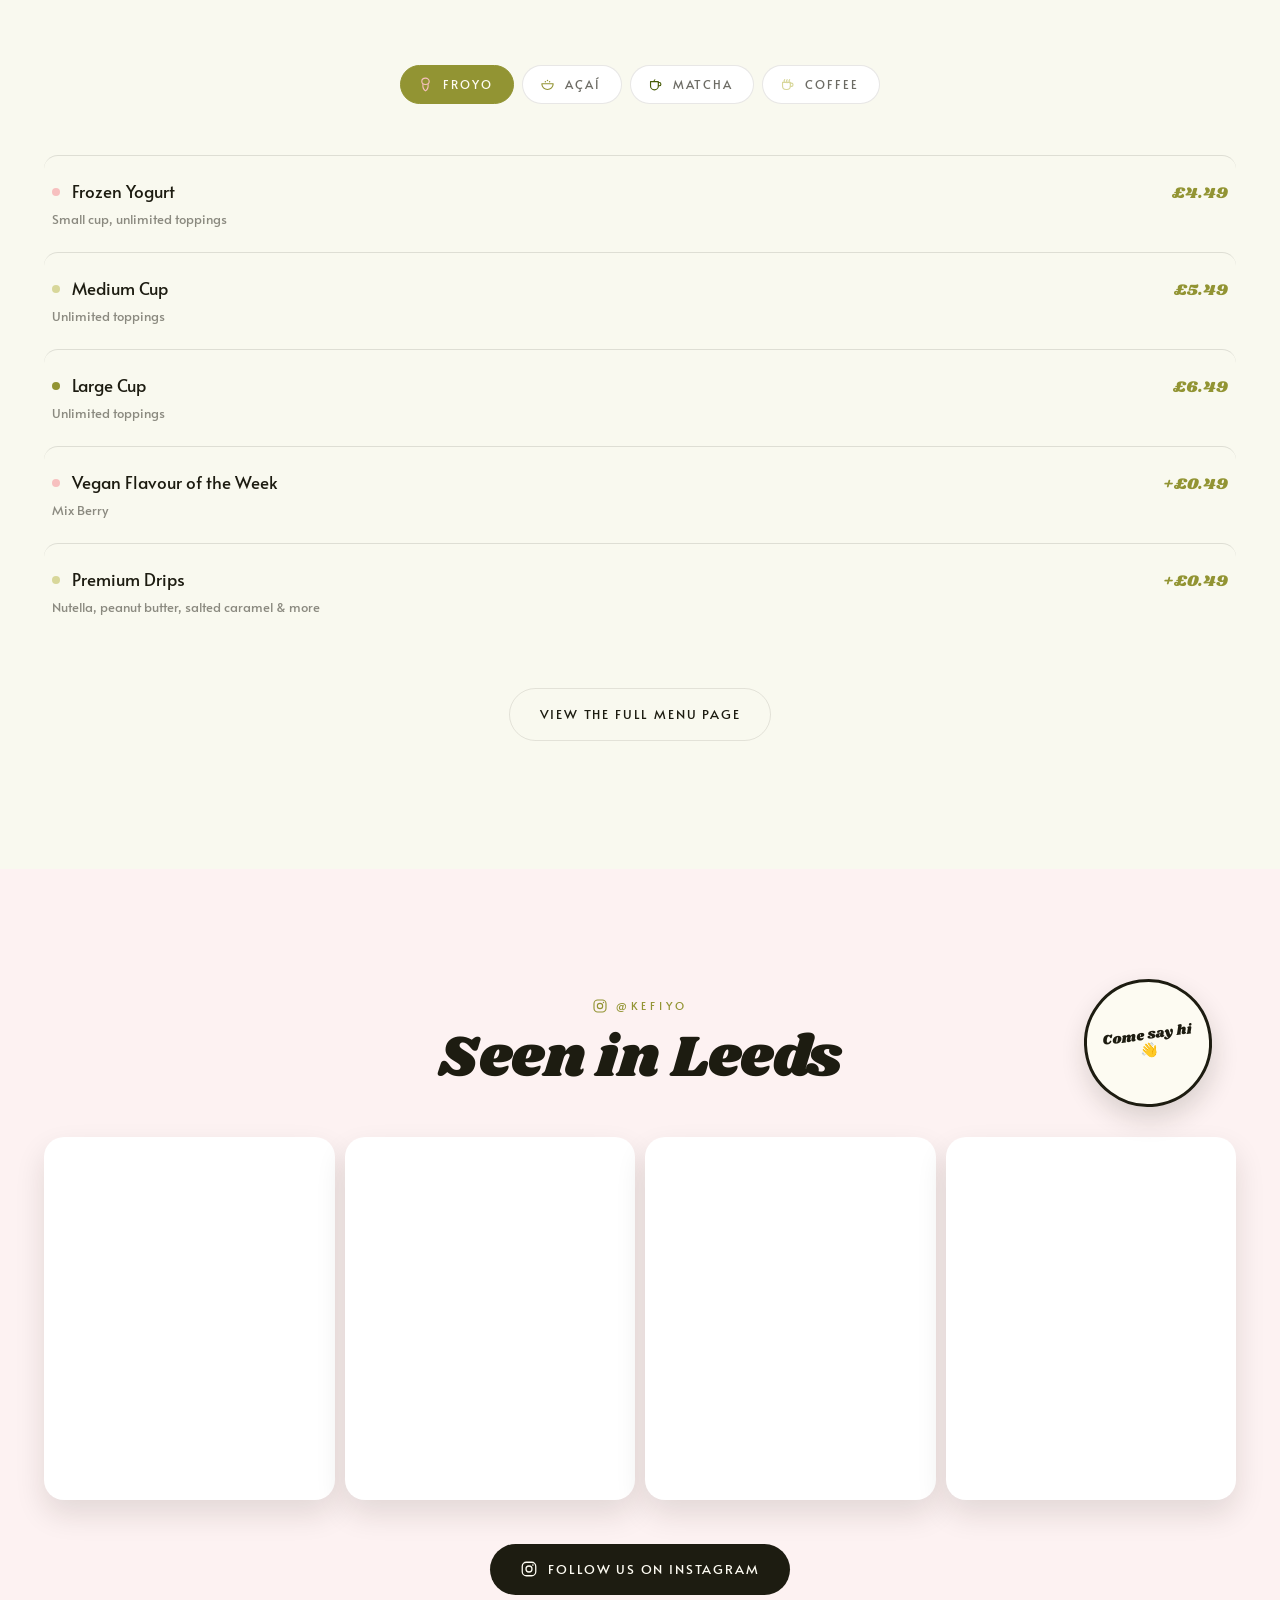
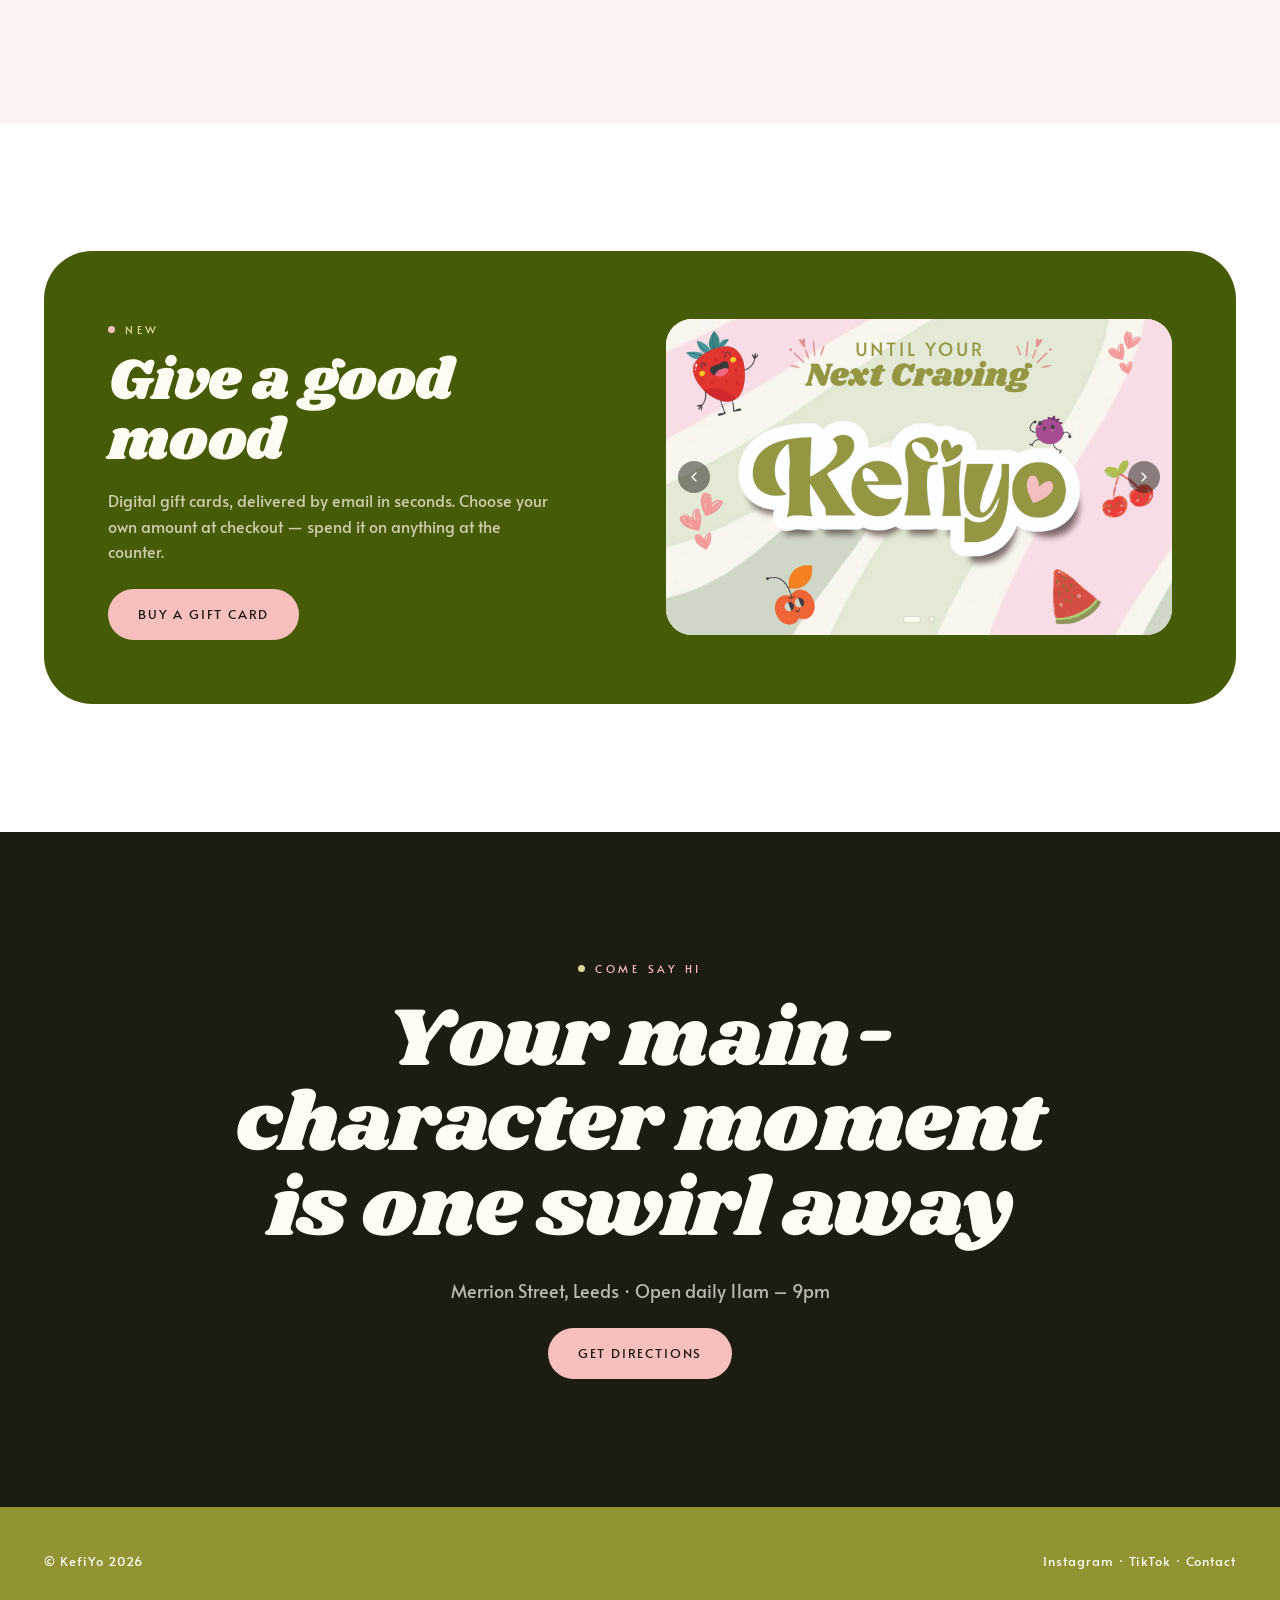
==== commit 271d8703: "Add files via upload" ====
--- a/index.html
+++ b/index.html
@@ -143,7 +143,7 @@
     <div class="vinyl-meta">
       <span class="t" id="vinylTitle">Track One</span>
       <span class="a" id="vinylArtist">KefiYo Radio</span>
-      <span class="a" id="vinylStatus" style="color:#f7c0bf"></span>
+      <span class="vinyl-status" id="vinylStatus"></span>
     </div>
     <div class="vinyl-controls">
       <button id="vinylPrevBtn" aria-label="Previous track">
--- a/css/style.css
+++ b/css/style.css
@@ -55,21 +55,24 @@
 
 /* flavours */
 .flavhead{display:grid;gap:14px;justify-items:center;text-align:center;margin-bottom:clamp(32px,5vw,64px)}
-.flavgrid{display:grid;grid-template-columns:repeat(2,1fr);gap:clamp(14px,2vw,28px)}
-@media(min-width:900px){.flavgrid{grid-template-columns:repeat(4,1fr)}}
-.flav{display:grid;gap:14px}
-.flav .ph{position:relative;aspect-ratio:3/4;border-radius:26px;overflow:hidden;background:var(--cream)}
-.flav .ph img{transition:transform .6s ease}
+.flavgrid{display:grid;grid-template-columns:repeat(2,1fr);align-items:start;gap:18px 16px}
+@media(min-width:640px){.flavgrid{gap:22px 20px}}
+@media(min-width:900px){.flavgrid{grid-template-columns:repeat(4,1fr);gap:28px}}
+.flav{display:grid;grid-template-rows:auto auto 1fr;gap:12px;text-align:left;align-self:start}
+.flav .ph{position:relative;overflow:hidden;border-radius:26px;background:var(--cream);padding-top:133.333%}
+.flav .ph img{position:absolute;inset:0;width:100%;height:100%;object-fit:cover;transition:transform .6s ease}
 .flav:hover .ph img{transform:scale(1.05)}
 .flav:nth-child(2) .ph{background:var(--pink)}
 .flav:nth-child(3) .ph{background:var(--matcha)}
-.tag{position:absolute;top:14px;left:14px;z-index:2;border-radius:999px;padding:7px 14px;font-size:10.5px;letter-spacing:.18em;text-transform:uppercase}
+.tag{position:absolute;top:14px;left:14px;z-index:2;border-radius:999px;padding:7px 14px;font-size:10.5px;letter-spacing:.18em;text-transform:uppercase;white-space:nowrap}
 .t1{background:var(--pink);color:var(--ink)}
 .t2{background:var(--wasabi);color:var(--cream)}
 .t3{background:var(--deep);color:var(--cream)}
 .t4{background:var(--matcha);color:var(--ink)}
-.flav h3{font-family:'Shrikhand',cursive;font-weight:400;font-size:clamp(17px,1.7vw,23px)}
-.flav p{font-size:13.5px;color:rgba(29,28,17,.58);line-height:1.6}
+.flav h3{font-family:'Shrikhand',cursive;font-weight:400;font-size:20px;line-height:1.2;margin:0}
+@media(min-width:640px){.flav h3{font-size:22px}}
+@media(min-width:900px){.flav h3{font-size:23px}}
+.flav p{font-size:14px;color:rgba(29,28,17,.58);line-height:1.55;margin:0}
 
 /* quiet band */
 .band{background:var(--cream)}
@@ -93,7 +96,6 @@
 .menubar .chip:nth-child(2) svg{color:var(--wasabi)}
 .menubar .chip:nth-child(3) svg{color:var(--deep)}
 .menubar .chip:nth-child(4) svg{color:var(--matcha)}
-.menubar .chip:nth-child(5) svg{color:var(--pink)}
 .chip.on svg{color:var(--cream)}
 .chip:hover{border-color:var(--wasabi);color:var(--deep)}
 .chip.on{background:var(--wasabi);color:var(--cream);border-color:var(--wasabi)}
@@ -101,6 +103,7 @@
 .row{display:grid;grid-template-columns:1fr auto;gap:16px;align-items:baseline;padding:22px 8px;border-top:1px solid color-mix(in srgb, var(--ink) 12%, transparent);transition:.2s;border-radius:14px}
 .row:last-child{border-bottom:1px solid color-mix(in srgb, var(--ink) 12%, transparent)}
 .row:hover{background:rgba(255,255,255,.85);padding-left:18px}
+.row.is-hidden{display:none}
 .row h4{font-size:17px;font-weight:400}
 .row h4::before{content:"";display:inline-block;width:8px;height:8px;border-radius:50%;margin-right:12px;vertical-align:2px}
 .row:nth-child(3n+1) h4::before{background:var(--pink)}
@@ -138,6 +141,21 @@
 .cardart{border-radius:26px;overflow:hidden;aspect-ratio:16/10;background:var(--matcha);position:relative;display:flex;flex-direction:column;align-items:center;justify-content:center;gap:18px;padding:28px}
 .cardart-logo{height:clamp(30px,4.5vw,46px);width:auto;object-fit:contain}
 .cardart .amt{font-family:'Shrikhand',cursive;font-size:clamp(20px,2.6vw,30px);color:var(--deep);text-align:center;letter-spacing:.01em}
+.cardart.cardart-images{display:grid;grid-auto-flow:column;grid-auto-columns:1fr;gap:4px;padding:0;background:var(--cream)}
+.cardart.cardart-images img{width:100%;height:100%;object-fit:cover;display:block}
+
+.cardart-slider{padding:0;background:var(--cream);position:relative}
+.cardart-slides{position:relative;width:100%;height:100%}
+.cardart-slides img{position:absolute;inset:0;width:100%;height:100%;object-fit:cover;opacity:0;transition:opacity .4s ease}
+.cardart-slides img.active{opacity:1}
+.cardart-nav{position:absolute;top:50%;transform:translateY(-50%);width:32px;height:32px;border-radius:50%;border:none;background:rgba(29,28,17,.5);color:var(--cream);display:grid;place-items:center;cursor:pointer;transition:.2s}
+.cardart-nav:hover{background:rgba(29,28,17,.75)}
+.cardart-nav svg{width:16px;height:16px}
+.cardart-nav.prev{left:12px}
+.cardart-nav.next{right:12px}
+.cardart-dots{position:absolute;bottom:12px;left:50%;transform:translateX(-50%);display:flex;gap:7px;z-index:2}
+.cardart-dots .dot{width:7px;height:7px;border-radius:50%;background:rgba(253,251,242,.55);cursor:pointer;transition:.2s;border:1px solid rgba(29,28,17,.15)}
+.cardart-dots .dot.active{background:var(--cream);width:18px;border-radius:4px}
 .giftbtn{background:var(--pink);color:var(--ink);margin-top:24px}
 .giftbtn:hover{background:var(--matcha)}
 .gift .giftnote{margin-top:12px;font-size:12px;letter-spacing:.1em;text-transform:uppercase;color:rgba(253,251,242,.55)}
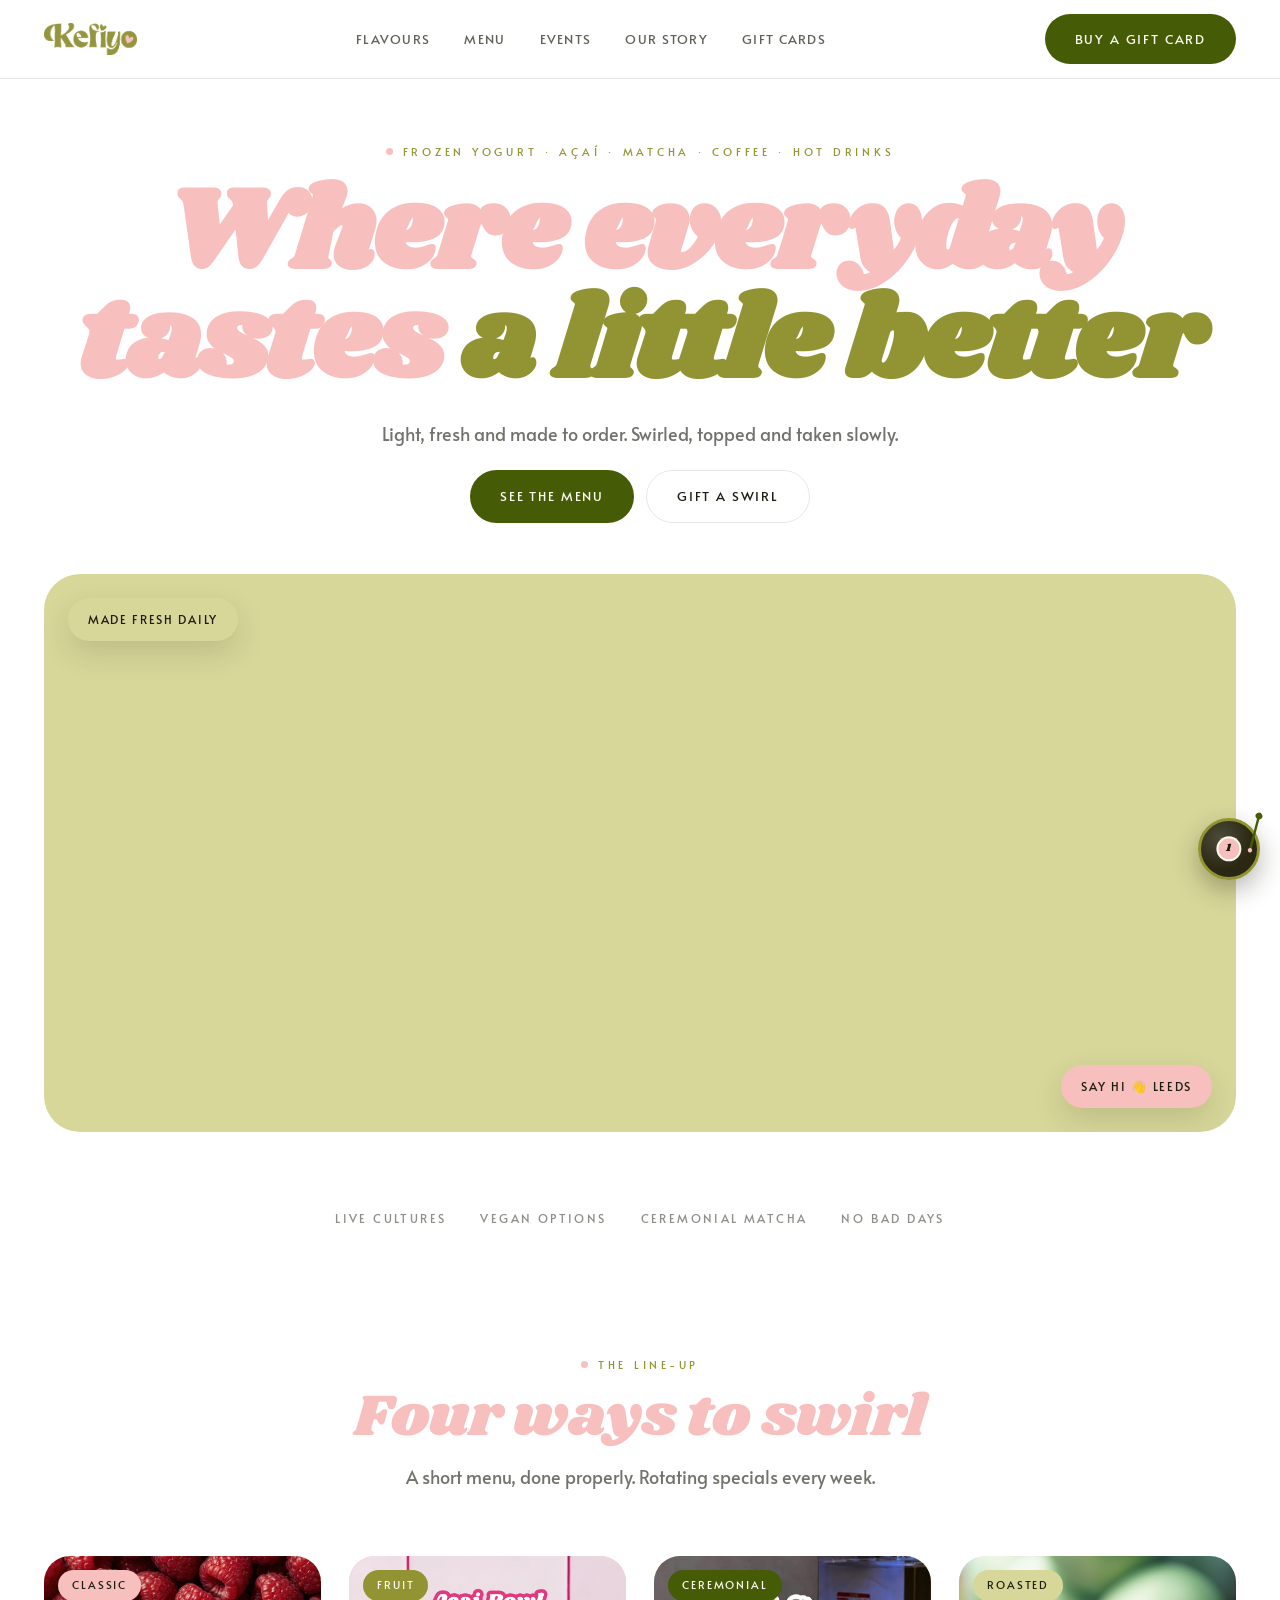
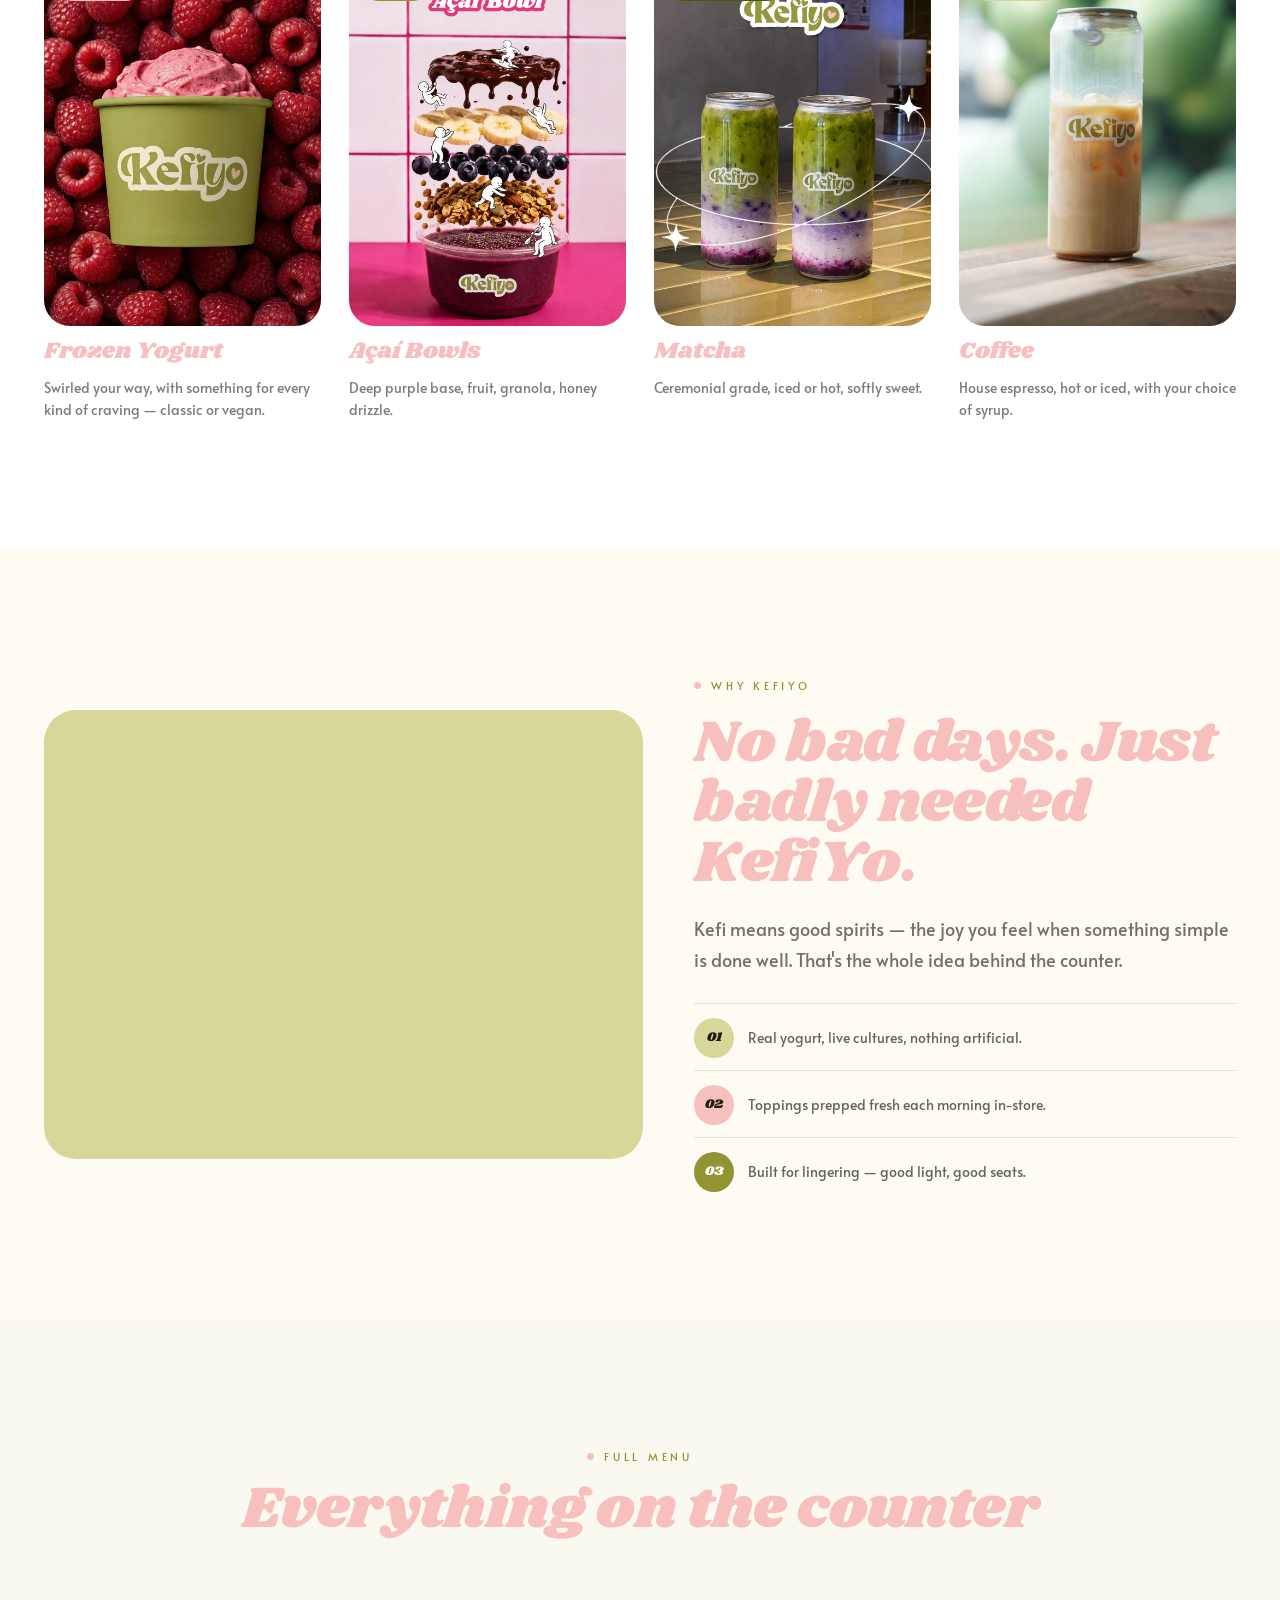
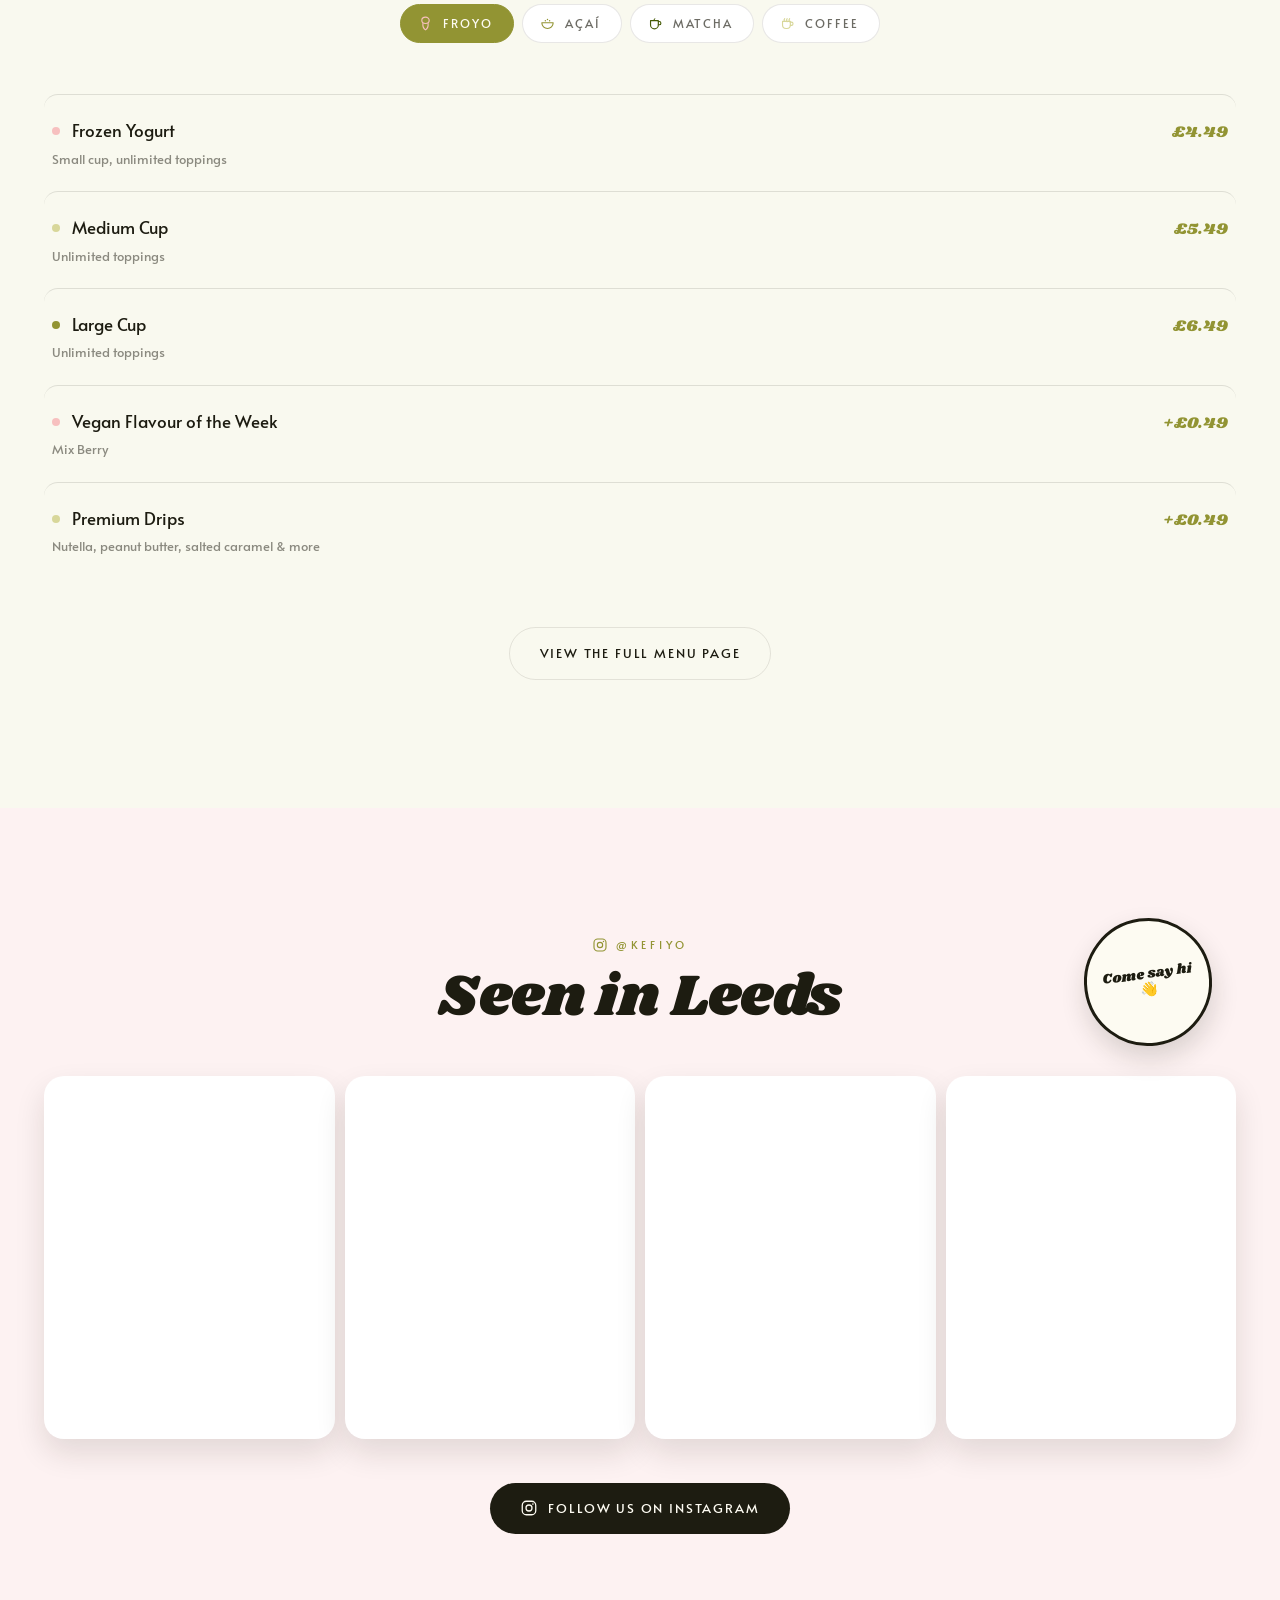
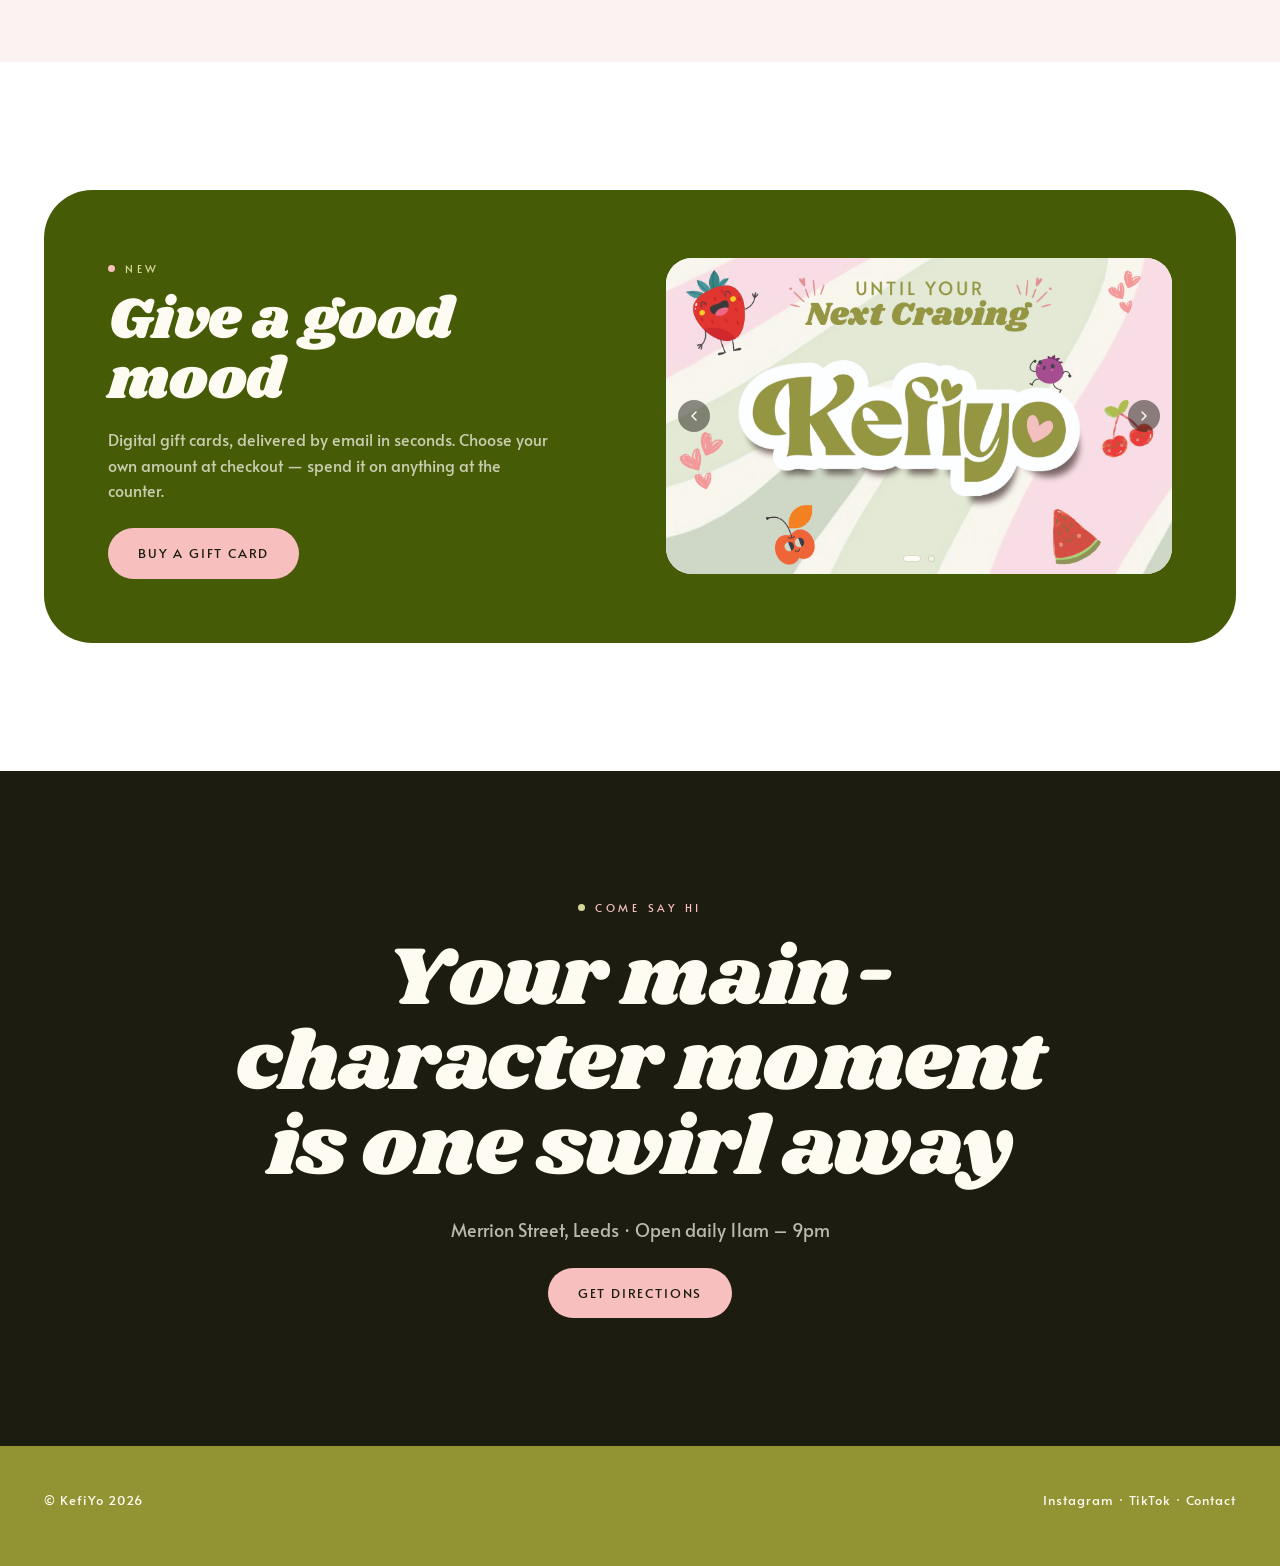
==== commit 46621ba2: "Add files via upload" ====
--- a/index.html
+++ b/index.html
@@ -133,8 +133,8 @@
     <div class="vinyl-label" id="vinylLabel"><span class="fallback">1</span></div>
     <div class="tonearm" aria-hidden="true">
       <svg viewBox="0 0 34 34" xmlns="http://www.w3.org/2000/svg">
-        <circle cx="30" cy="4" r="3.4" fill="#1d1c11"/>
-        <line x1="30" y1="4" x2="6" y2="30" stroke="#1d1c11" stroke-width="2.4" stroke-linecap="round"/>
+        <circle cx="30" cy="4" r="3.4" fill="#465b06"/>
+        <line x1="30" y1="4" x2="6" y2="30" stroke="#465b06" stroke-width="2.4" stroke-linecap="round"/>
         <circle cx="6" cy="30" r="2.2" fill="#f7c0bf"/>
       </svg>
     </div>
--- a/css/style.css
+++ b/css/style.css
@@ -104,6 +104,8 @@
 .row:last-child{border-bottom:1px solid color-mix(in srgb, var(--ink) 12%, transparent)}
 .row:hover{background:rgba(255,255,255,.85);padding-left:18px}
 .row.is-hidden{display:none}
+.row .event-desc{margin-top:8px;font-size:13.5px;color:rgba(29,28,17,.62);line-height:1.6;max-width:56ch}
+.row .event-cta{margin-top:14px;padding:10px 22px;font-size:11px}
 .row h4{font-size:17px;font-weight:400}
 .row h4::before{content:"";display:inline-block;width:8px;height:8px;border-radius:50%;margin-right:12px;vertical-align:2px}
 .row:nth-child(3n+1) h4::before{background:var(--pink)}
@@ -184,7 +186,7 @@
 /* vinyl music player             */
 /* ============================= */
 .vinyl-player{position:fixed;right:20px;bottom:20px;z-index:95;display:flex;align-items:center;flex-direction:row-reverse}
-.vinyl-disc{position:relative;width:62px;height:62px;border-radius:50%;cursor:pointer;flex:none;box-shadow:0 10px 26px rgba(29,28,17,.32);background:
+.vinyl-disc{position:relative;width:62px;height:62px;border-radius:50%;cursor:pointer;flex:none;box-shadow:0 10px 26px rgba(29,28,17,.32);border:3px solid var(--wasabi);background:
   radial-gradient(circle at center, var(--cream) 0 14%, var(--ink) 15% 16%, #2a2812 16% 100%),
   repeating-radial-gradient(circle at center, rgba(255,255,255,.05) 0 2px, transparent 2px 5px);
   animation:vinylspin 3.4s linear infinite;
@@ -192,7 +194,7 @@
 }
 .vinyl-player.playing .vinyl-disc{animation-play-state:running}
 .vinyl-disc::before{content:"";position:absolute;inset:0;border-radius:50%;background:radial-gradient(circle at 34% 30%, rgba(255,255,255,.16), transparent 60%)}
-.vinyl-label{position:absolute;top:50%;left:50%;width:38%;height:38%;transform:translate(-50%,-50%);border-radius:50%;background:var(--pink);display:grid;place-items:center;overflow:hidden}
+.vinyl-label{position:absolute;top:50%;left:50%;width:38%;height:38%;transform:translate(-50%,-50%);border-radius:50%;background:var(--pink);display:grid;place-items:center;overflow:hidden;box-shadow:0 0 0 2px var(--cream)}
 .vinyl-label img{width:100%;height:100%;object-fit:cover}
 .vinyl-label .fallback{font-family:'Shrikhand',cursive;font-size:11px;color:var(--ink)}
 @keyframes vinylspin{to{transform:rotate(360deg)}}
@@ -201,14 +203,15 @@
 .vinyl-player.playing .tonearm{transform:rotate(6deg)}
 .tonearm svg{width:100%;height:100%}
 
-.vinyl-panel{max-width:0;opacity:0;overflow:hidden;transition:max-width .35s ease,opacity .25s ease,margin .35s ease;background:rgba(29,28,17,.94);backdrop-filter:blur(10px);border-radius:20px;color:var(--cream);display:flex;align-items:center;gap:12px;white-space:nowrap}
+.vinyl-panel{max-width:0;opacity:0;overflow:hidden;transition:max-width .35s ease,opacity .25s ease,margin .35s ease;background:var(--deep);border-left:3px solid var(--pink);backdrop-filter:blur(10px);border-radius:0 20px 20px 0;color:var(--cream);display:flex;align-items:center;gap:12px;white-space:nowrap}
 .vinyl-player.open .vinyl-panel{max-width:280px;opacity:1;margin-right:12px;padding:10px 14px}
 .vinyl-meta{display:grid;line-height:1.25;min-width:0}
-.vinyl-meta .t{font-size:12.5px;overflow:hidden;text-overflow:ellipsis}
-.vinyl-meta .a{font-size:10.5px;color:rgba(253,251,242,.6);text-transform:uppercase;letter-spacing:.08em}
+.vinyl-meta .t{font-size:12.5px;overflow:hidden;text-overflow:ellipsis;color:var(--cream)}
+.vinyl-meta .a{font-size:10.5px;color:var(--matcha);text-transform:uppercase;letter-spacing:.08em}
+.vinyl-status{color:var(--pink)}
 .vinyl-controls{display:flex;align-items:center;gap:6px}
 .vinyl-controls button{background:none;border:none;color:var(--cream);cursor:pointer;display:grid;place-items:center;width:26px;height:26px;border-radius:50%;transition:.2s}
-.vinyl-controls button:hover{background:rgba(255,255,255,.12)}
+.vinyl-controls button:hover{background:rgba(247,192,191,.28);color:var(--pink)}
 .vinyl-controls svg{width:15px;height:15px}
 .vinyl-controls .play-btn svg{width:17px;height:17px}
 
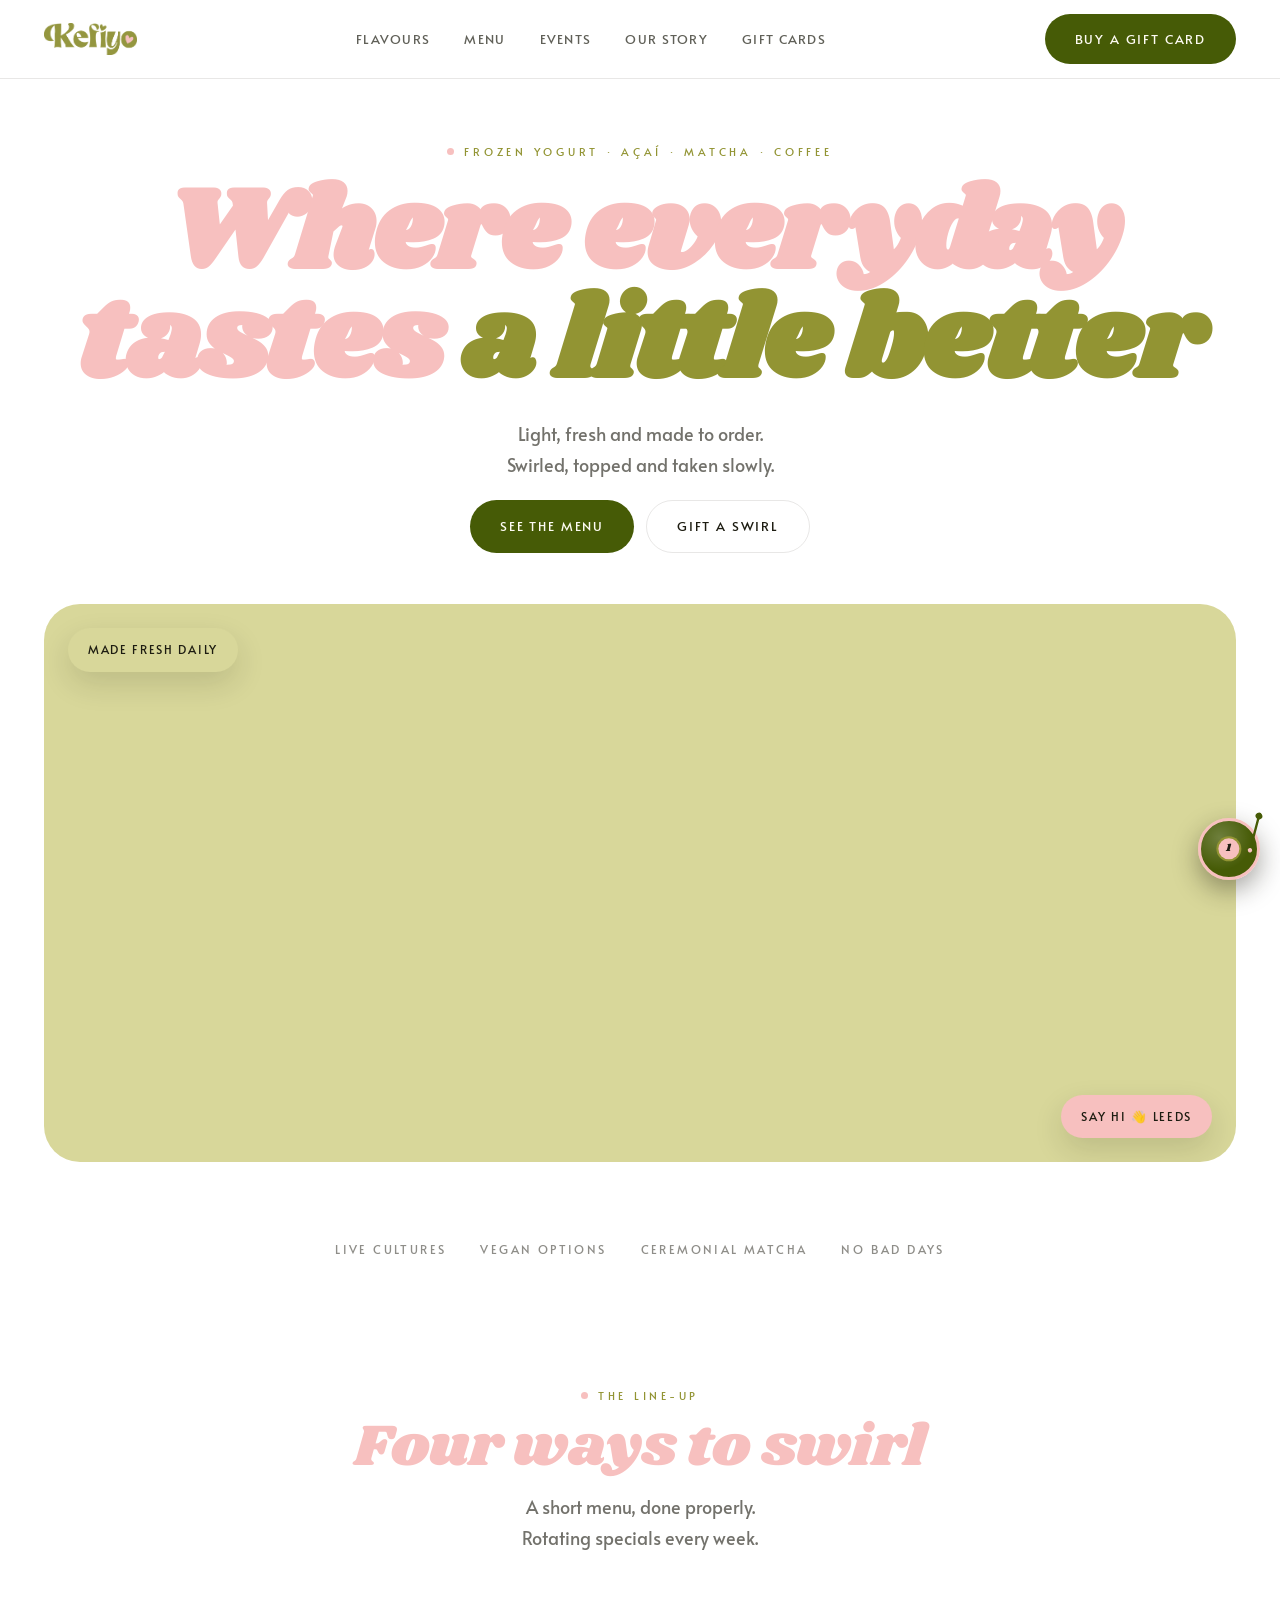
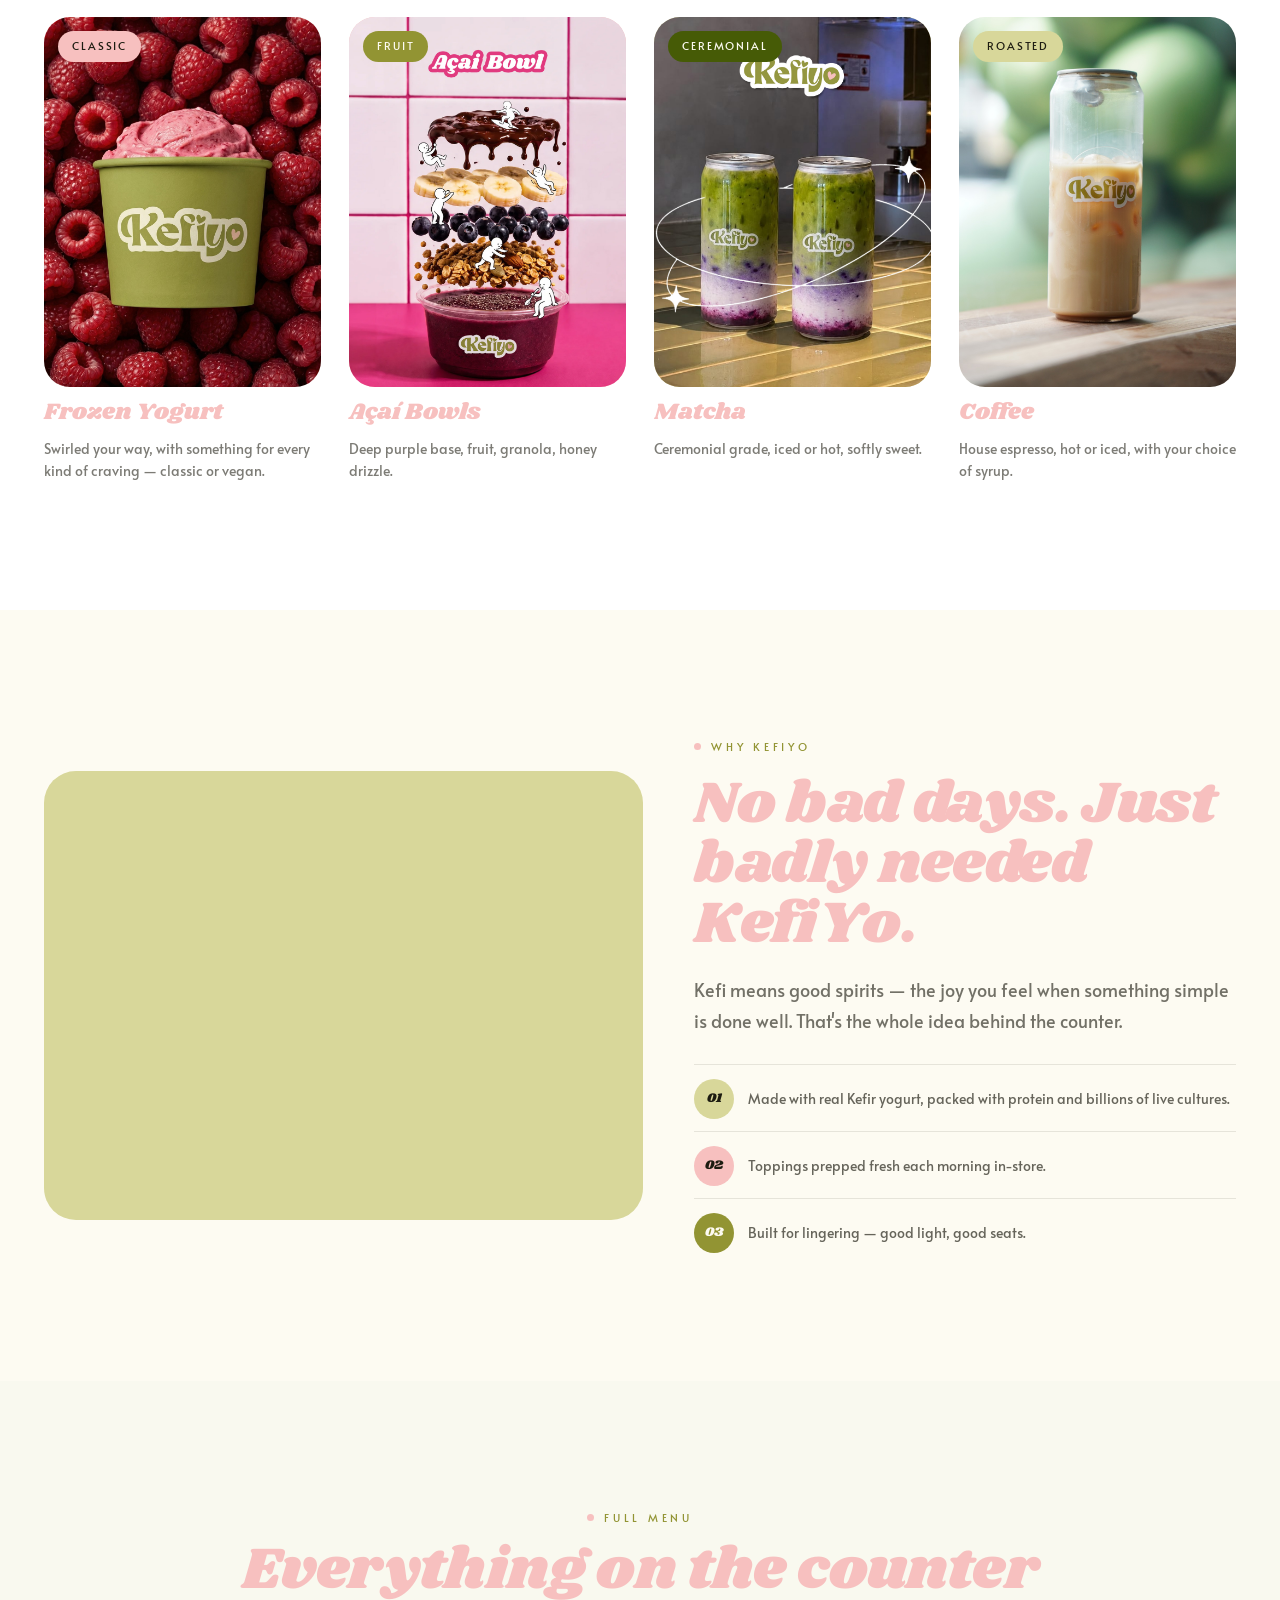
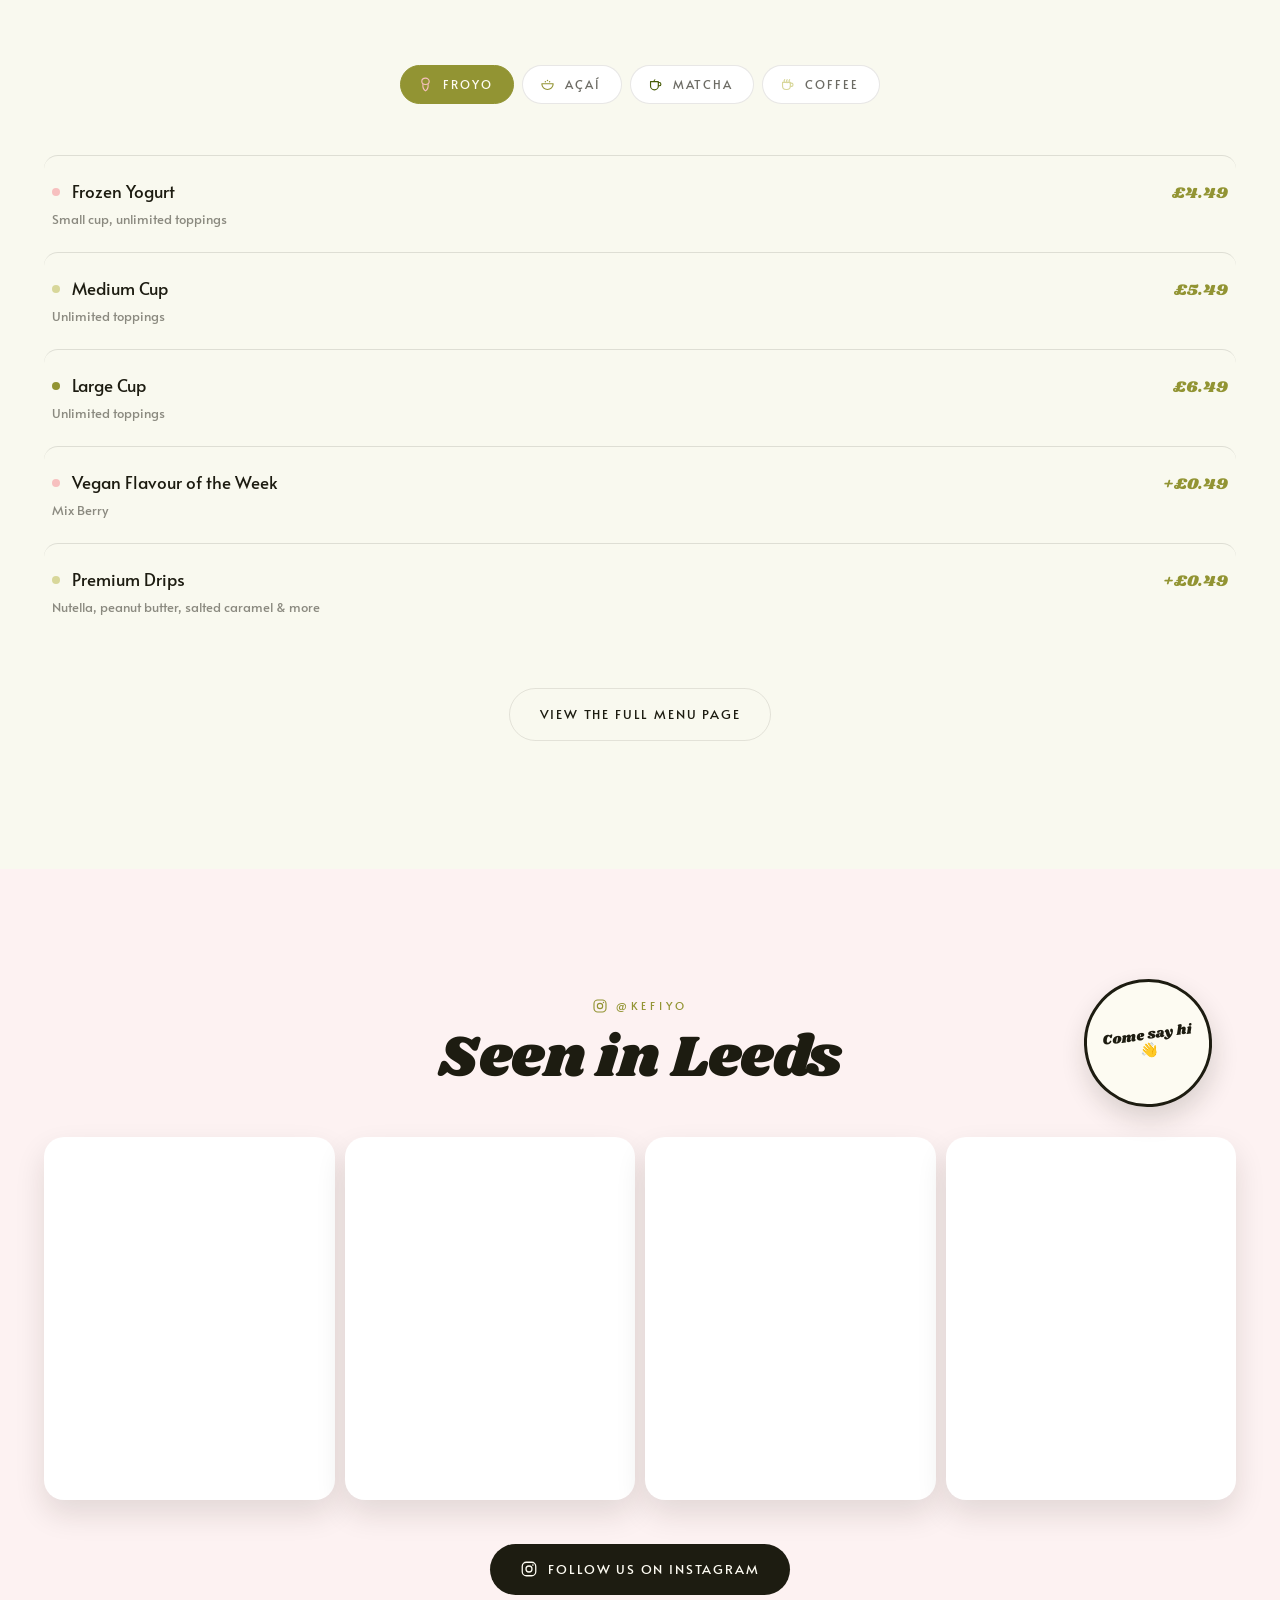
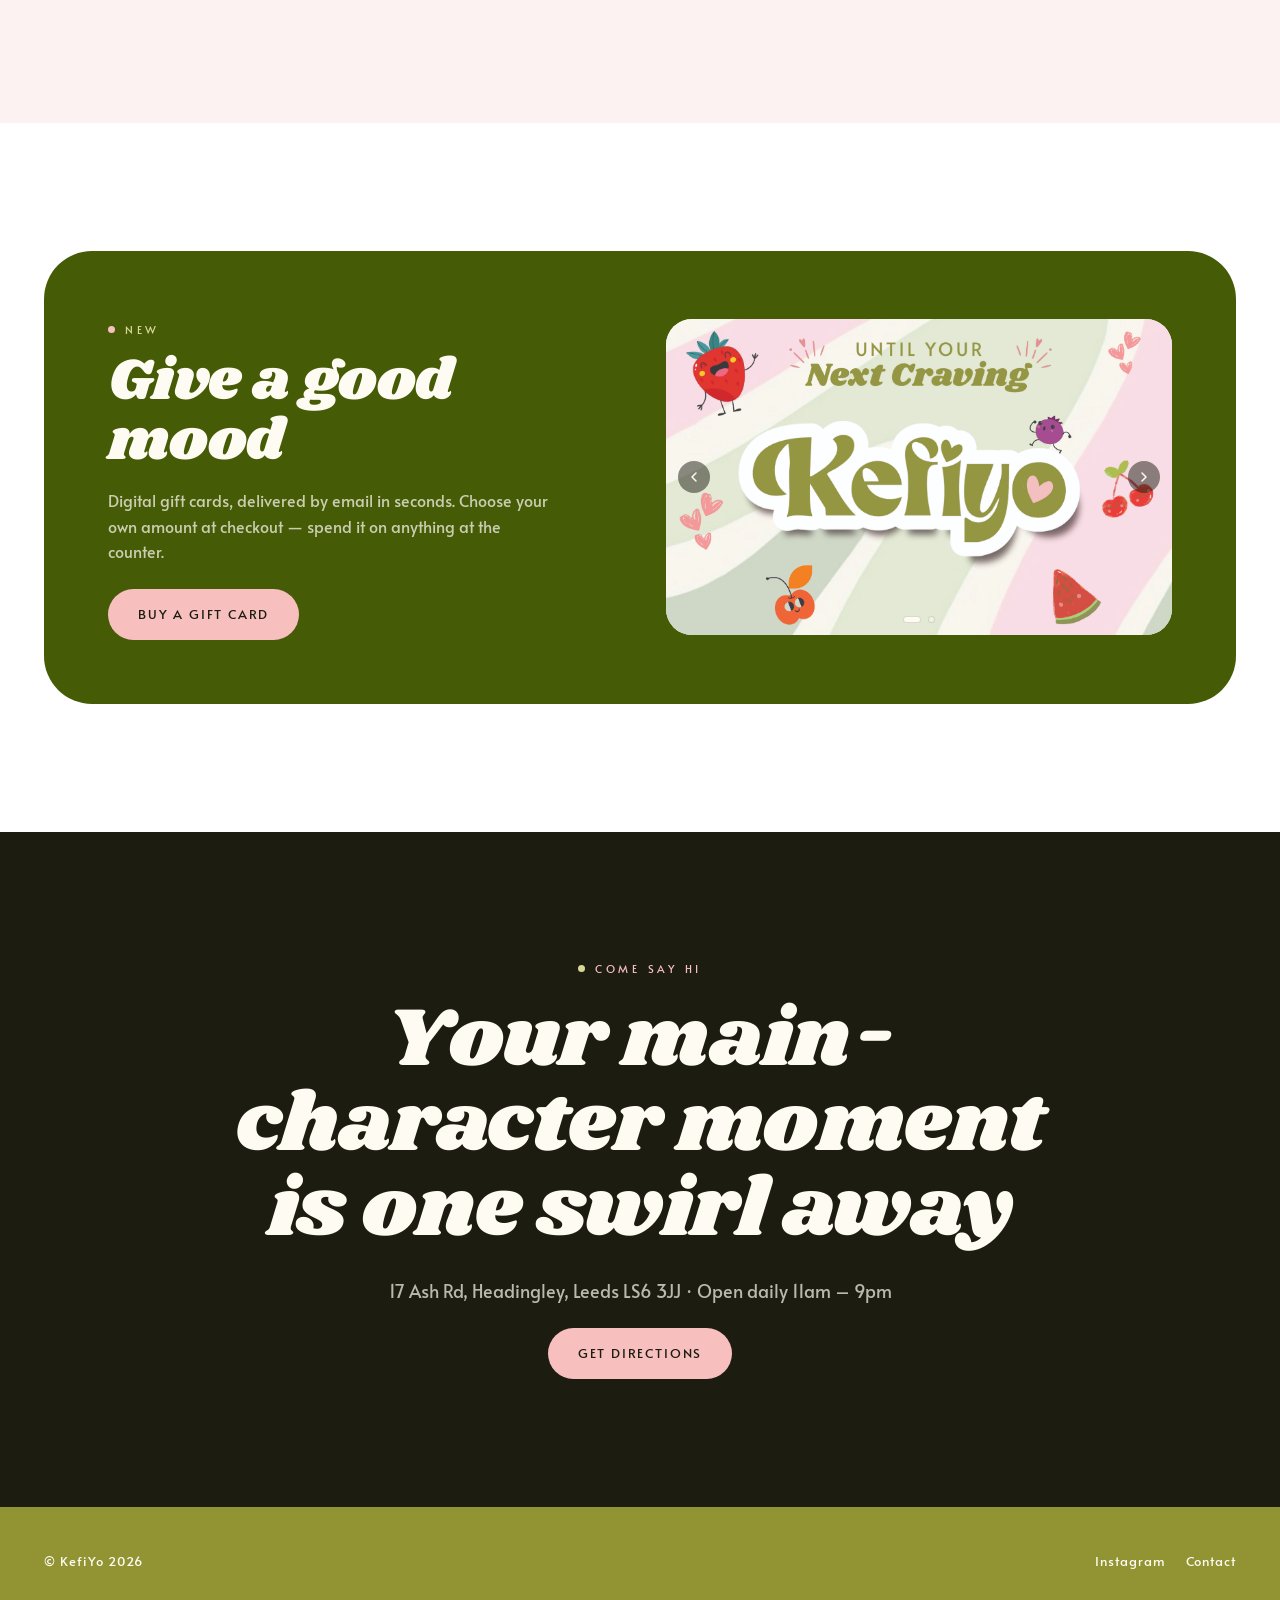
==== commit 9d03ffb0: "Update index.html" ====
--- a/index.html
+++ b/index.html
@@ -10,25 +10,25 @@
      Keep the title under ~60 characters and the description under ~155
      so they don't get cut off in search results. -->
 <title>KefiYo | Frozen Yogurt, Açaí, Matcha &amp; Coffee in Leeds</title>
-<meta name="description" content="KefiYo is a frozen yogurt, açaí, matcha and coffee counter on Merrion Street, Leeds. Fresh daily, vegan options, live cultures. Open 11am–9pm every day.">
-<meta name="keywords" content="frozen yogurt Leeds, açaí bowl Leeds, matcha Leeds, coffee shop Leeds, vegan frozen yogurt, KefiYo, dessert shop Leeds">
+<meta name="description" content="KefiYo is a frozen yogurt, açaí, matcha and coffee counter in Headingley, Leeds. Fresh daily, vegan options, live cultures. Open 11am–9pm every day.">
+<meta name="keywords" content="frozen yogurt Leeds, açaí bowl Leeds, matcha Leeds, coffee shop Leeds, vegan frozen yogurt, KefiYo, dessert shop Leeds, Headingley">
 <meta name="robots" content="index, follow">
-<link rel="canonical" href="https://www.kefiyo.co.uk/">
+<link rel="canonical" href="https://www.kefiyo.com/">
 
 <!-- Open Graph (Facebook, Instagram, WhatsApp, LinkedIn link previews) -->
 <meta property="og:type" content="website">
 <meta property="og:title" content="KefiYo | Frozen Yogurt, Açaí, Matcha & Coffee in Leeds">
-<meta property="og:description" content="Light, fresh and made to order. Frozen yogurt, açaí bowls, matcha and coffee on Merrion Street, Leeds.">
-<meta property="og:image" content="https://www.kefiyo.co.uk/assets/images/social-media.jpeg">
-<meta property="og:url" content="https://www.kefiyo.co.uk/">
+<meta property="og:description" content="Light, fresh and made to order. Frozen yogurt, açaí bowls, matcha and coffee in Headingley, Leeds.">
+<meta property="og:image" content="https://www.kefiyo.com/assets/images/social-media.jpeg">
+<meta property="og:url" content="https://www.kefiyo.com/">
 <meta property="og:site_name" content="KefiYo">
 <meta property="og:locale" content="en_GB">
 
 <!-- Twitter / X card -->
 <meta name="twitter:card" content="summary_large_image">
 <meta name="twitter:title" content="KefiYo | Frozen Yogurt, Açaí, Matcha & Coffee in Leeds">
-<meta name="twitter:description" content="Light, fresh and made to order. Frozen yogurt, açaí bowls, matcha and coffee on Merrion Street, Leeds.">
-<meta name="twitter:image" content="https://www.kefiyo.co.uk/assets/images/social-media.jpeg">
+<meta name="twitter:description" content="Light, fresh and made to order. Frozen yogurt, açaí bowls, matcha and coffee in Headingley, Leeds.">
+<meta name="twitter:image" content="https://www.kefiyo.com/assets/images/social-media.jpeg">
 
 <meta name="theme-color" content="#465b06">
 
--- a/css/style.css
+++ b/css/style.css
@@ -104,8 +104,6 @@
 .row:last-child{border-bottom:1px solid color-mix(in srgb, var(--ink) 12%, transparent)}
 .row:hover{background:rgba(255,255,255,.85);padding-left:18px}
 .row.is-hidden{display:none}
-.row .event-desc{margin-top:8px;font-size:13.5px;color:rgba(29,28,17,.62);line-height:1.6;max-width:56ch}
-.row .event-cta{margin-top:14px;padding:10px 22px;font-size:11px}
 .row h4{font-size:17px;font-weight:400}
 .row h4::before{content:"";display:inline-block;width:8px;height:8px;border-radius:50%;margin-right:12px;vertical-align:2px}
 .row:nth-child(3n+1) h4::before{background:var(--pink)}
@@ -173,28 +171,31 @@
 .finalcta .btn:hover{background:var(--matcha)}
 footer{background:var(--wasabi);color:var(--cream);padding:44px 0 130px}
 footer .wrap{display:flex;flex-wrap:wrap;gap:14px;justify-content:space-between;font-size:12.5px;letter-spacing:.08em}
+.footer-links{display:flex;gap:20px}
+.footer-links a:hover{color:var(--ink)}
 @media(min-width:920px){footer{padding:44px 0 56px}}
 
 /* mobile island */
-.island{position:fixed;left:50%;transform:translateX(-50%);bottom:16px;z-index:90;display:flex;gap:6px;background:rgba(29,28,17,.94);backdrop-filter:blur(10px);border-radius:999px;padding:7px;box-shadow:0 14px 34px rgba(29,28,17,.28);max-width:calc(100vw - 24px);white-space:nowrap}
-.island a{color:var(--cream);font-size:11.5px;letter-spacing:.14em;text-transform:uppercase;padding:11px 15px;border-radius:999px;white-space:nowrap;flex:none}
+.island{position:fixed;left:50%;transform:translateX(-50%);bottom:16px;z-index:90;display:flex;gap:4px;background:rgba(29,28,17,.94);backdrop-filter:blur(10px);border-radius:999px;padding:6px;box-shadow:0 14px 34px rgba(29,28,17,.28);max-width:calc(100vw - 20px);overflow-x:auto;scrollbar-width:none;-ms-overflow-style:none}
+.island::-webkit-scrollbar{display:none}
+.island a{color:var(--cream);font-size:11px;letter-spacing:.12em;text-transform:uppercase;padding:10px 13px;border-radius:999px;white-space:nowrap;flex:none}
 .island a.hi{background:var(--pink);color:var(--ink)}
+@media(max-width:400px){.island{gap:3px;padding:5px}.island a{font-size:9.5px;letter-spacing:.08em;padding:9px 10px}}
 @media(min-width:920px){.island{display:none}}
-@media(max-width:380px){.island{gap:3px;padding:6px}.island a{font-size:10.5px;padding:10px 11px}}
 
 /* ============================= */
 /* vinyl music player             */
 /* ============================= */
 .vinyl-player{position:fixed;right:20px;bottom:20px;z-index:95;display:flex;align-items:center;flex-direction:row-reverse}
-.vinyl-disc{position:relative;width:62px;height:62px;border-radius:50%;cursor:pointer;flex:none;box-shadow:0 10px 26px rgba(29,28,17,.32);border:3px solid var(--wasabi);background:
-  radial-gradient(circle at center, var(--cream) 0 14%, var(--ink) 15% 16%, #2a2812 16% 100%),
-  repeating-radial-gradient(circle at center, rgba(255,255,255,.05) 0 2px, transparent 2px 5px);
+.vinyl-disc{position:relative;width:62px;height:62px;border-radius:50%;cursor:pointer;flex:none;box-shadow:0 10px 26px rgba(29,28,17,.4);border:3px solid var(--pink);background:
+  radial-gradient(circle at center, var(--cream) 0 14%, var(--wasabi) 15% 16%, var(--deep) 16% 100%),
+  repeating-radial-gradient(circle at center, rgba(247,192,191,.16) 0 2px, transparent 2px 5px);
   animation:vinylspin 3.4s linear infinite;
   animation-play-state:paused;
 }
 .vinyl-player.playing .vinyl-disc{animation-play-state:running}
-.vinyl-disc::before{content:"";position:absolute;inset:0;border-radius:50%;background:radial-gradient(circle at 34% 30%, rgba(255,255,255,.16), transparent 60%)}
-.vinyl-label{position:absolute;top:50%;left:50%;width:38%;height:38%;transform:translate(-50%,-50%);border-radius:50%;background:var(--pink);display:grid;place-items:center;overflow:hidden;box-shadow:0 0 0 2px var(--cream)}
+.vinyl-disc::before{content:"";position:absolute;inset:0;border-radius:50%;background:radial-gradient(circle at 34% 30%, rgba(255,255,255,.22), transparent 60%)}
+.vinyl-label{position:absolute;top:50%;left:50%;width:38%;height:38%;transform:translate(-50%,-50%);border-radius:50%;background:var(--pink);display:grid;place-items:center;overflow:hidden;box-shadow:0 0 0 2px var(--wasabi)}
 .vinyl-label img{width:100%;height:100%;object-fit:cover}
 .vinyl-label .fallback{font-family:'Shrikhand',cursive;font-size:11px;color:var(--ink)}
 @keyframes vinylspin{to{transform:rotate(360deg)}}
@@ -237,3 +238,20 @@
 .back-link{display:inline-flex;align-items:center;gap:8px;font-size:12px;letter-spacing:.14em;text-transform:uppercase;color:rgba(29,28,17,.6)}
 .back-link:hover{color:var(--deep)}
 .back-link svg{width:14px;height:14px}
+
+/* ============================= */
+/* events page                    */
+/* ============================= */
+.eventslist{display:grid;grid-template-columns:1fr;align-items:start;gap:24px;margin-top:clamp(28px,4vw,44px)}
+@media(min-width:900px){.eventslist{grid-template-columns:repeat(3,1fr);gap:28px}}
+.event-card{border-radius:28px;overflow:hidden;background:var(--white);border:1px solid var(--line);box-shadow:0 14px 34px rgba(29,28,17,.10);transition:.2s;align-self:start}
+.event-card.is-hidden{display:none}
+.event-card-media{width:100%;aspect-ratio:16/9;background:var(--cream);overflow:hidden}
+.event-card-media img,.event-card-media video{width:100%;height:100%;object-fit:cover;display:block}
+.event-card-body{padding:clamp(22px,3vw,32px)}
+.event-card-top{display:flex;flex-wrap:wrap;align-items:baseline;justify-content:space-between;gap:10px 16px}
+.event-card-top h3{font-size:clamp(20px,2.4vw,26px)}
+.event-card-top .price{font-family:'Shrikhand',cursive;font-weight:400;color:var(--wasabi);font-size:16px;white-space:nowrap}
+.event-meta{margin-top:8px;font-size:12px;letter-spacing:.08em;text-transform:uppercase;color:rgba(29,28,17,.5)}
+.event-desc{margin-top:16px;font-size:14.5px;line-height:1.75;color:rgba(29,28,17,.68);max-width:64ch}
+.event-cta{margin-top:22px}
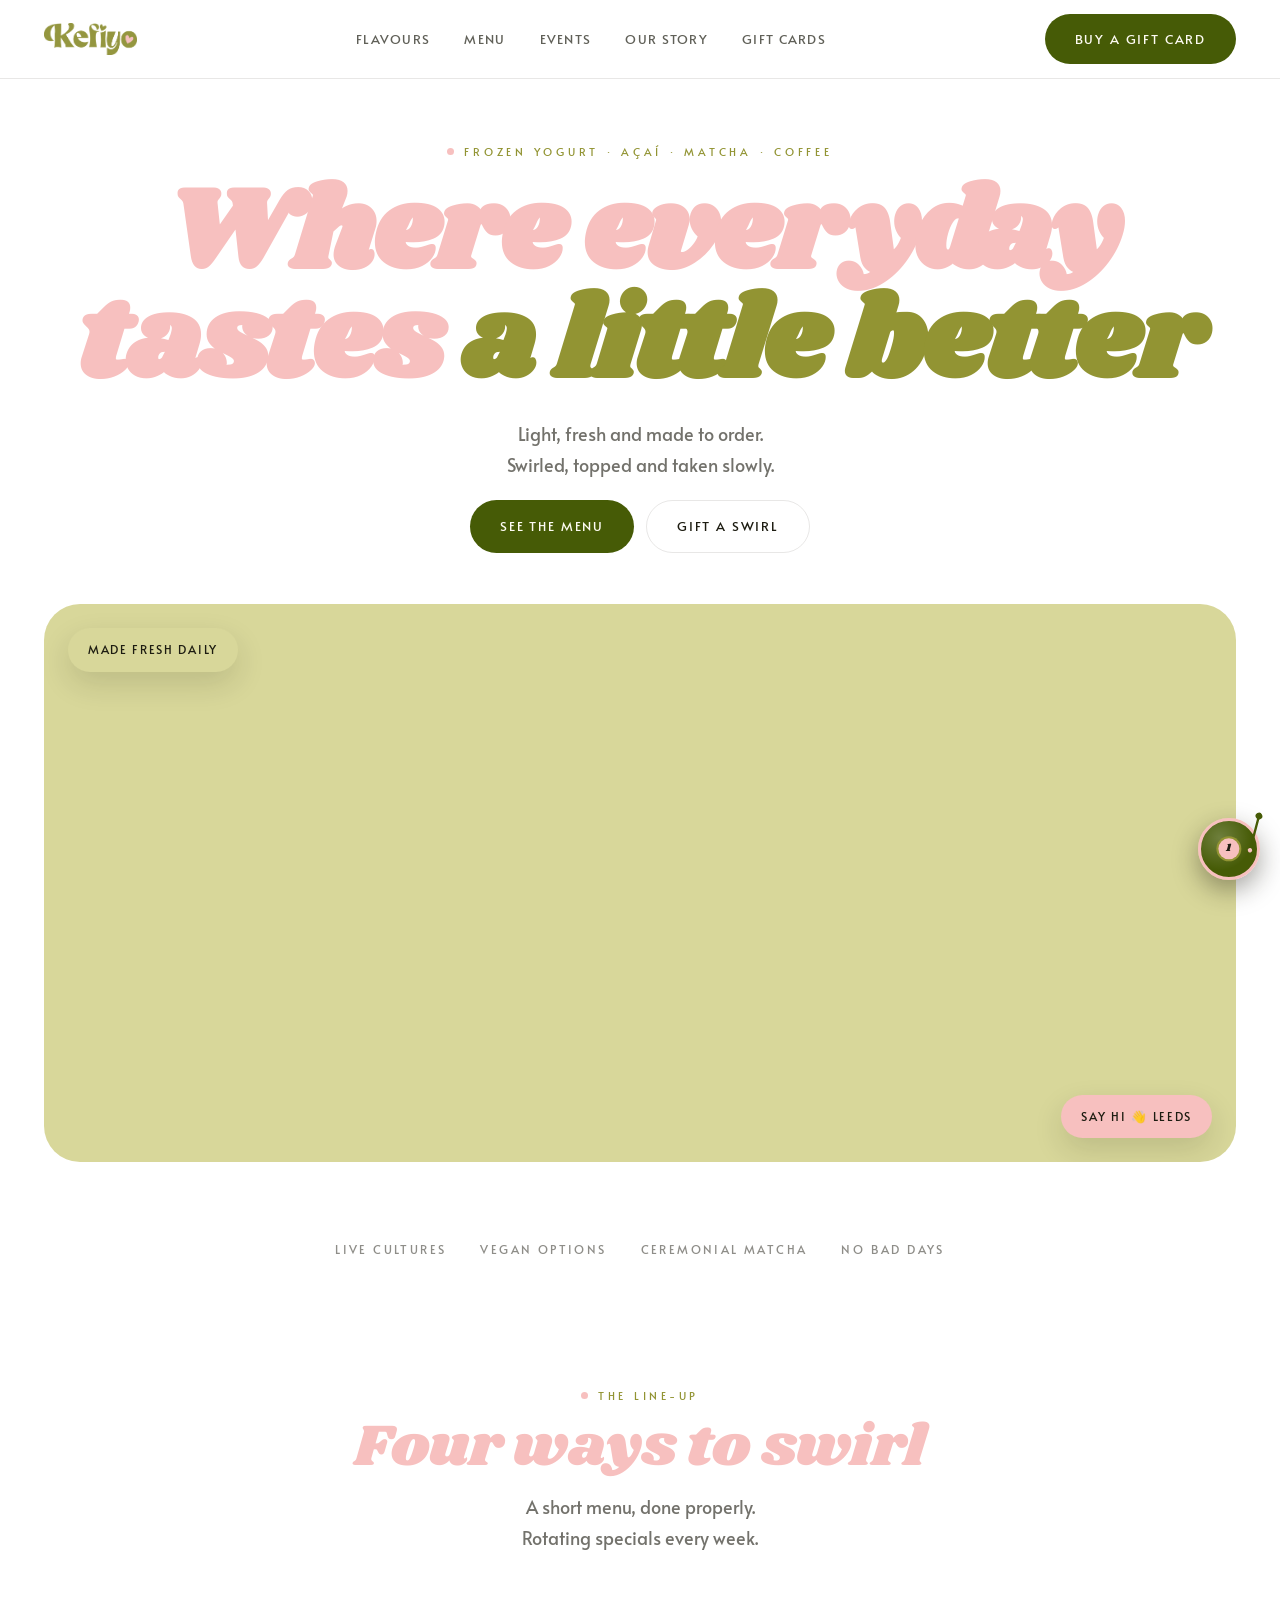
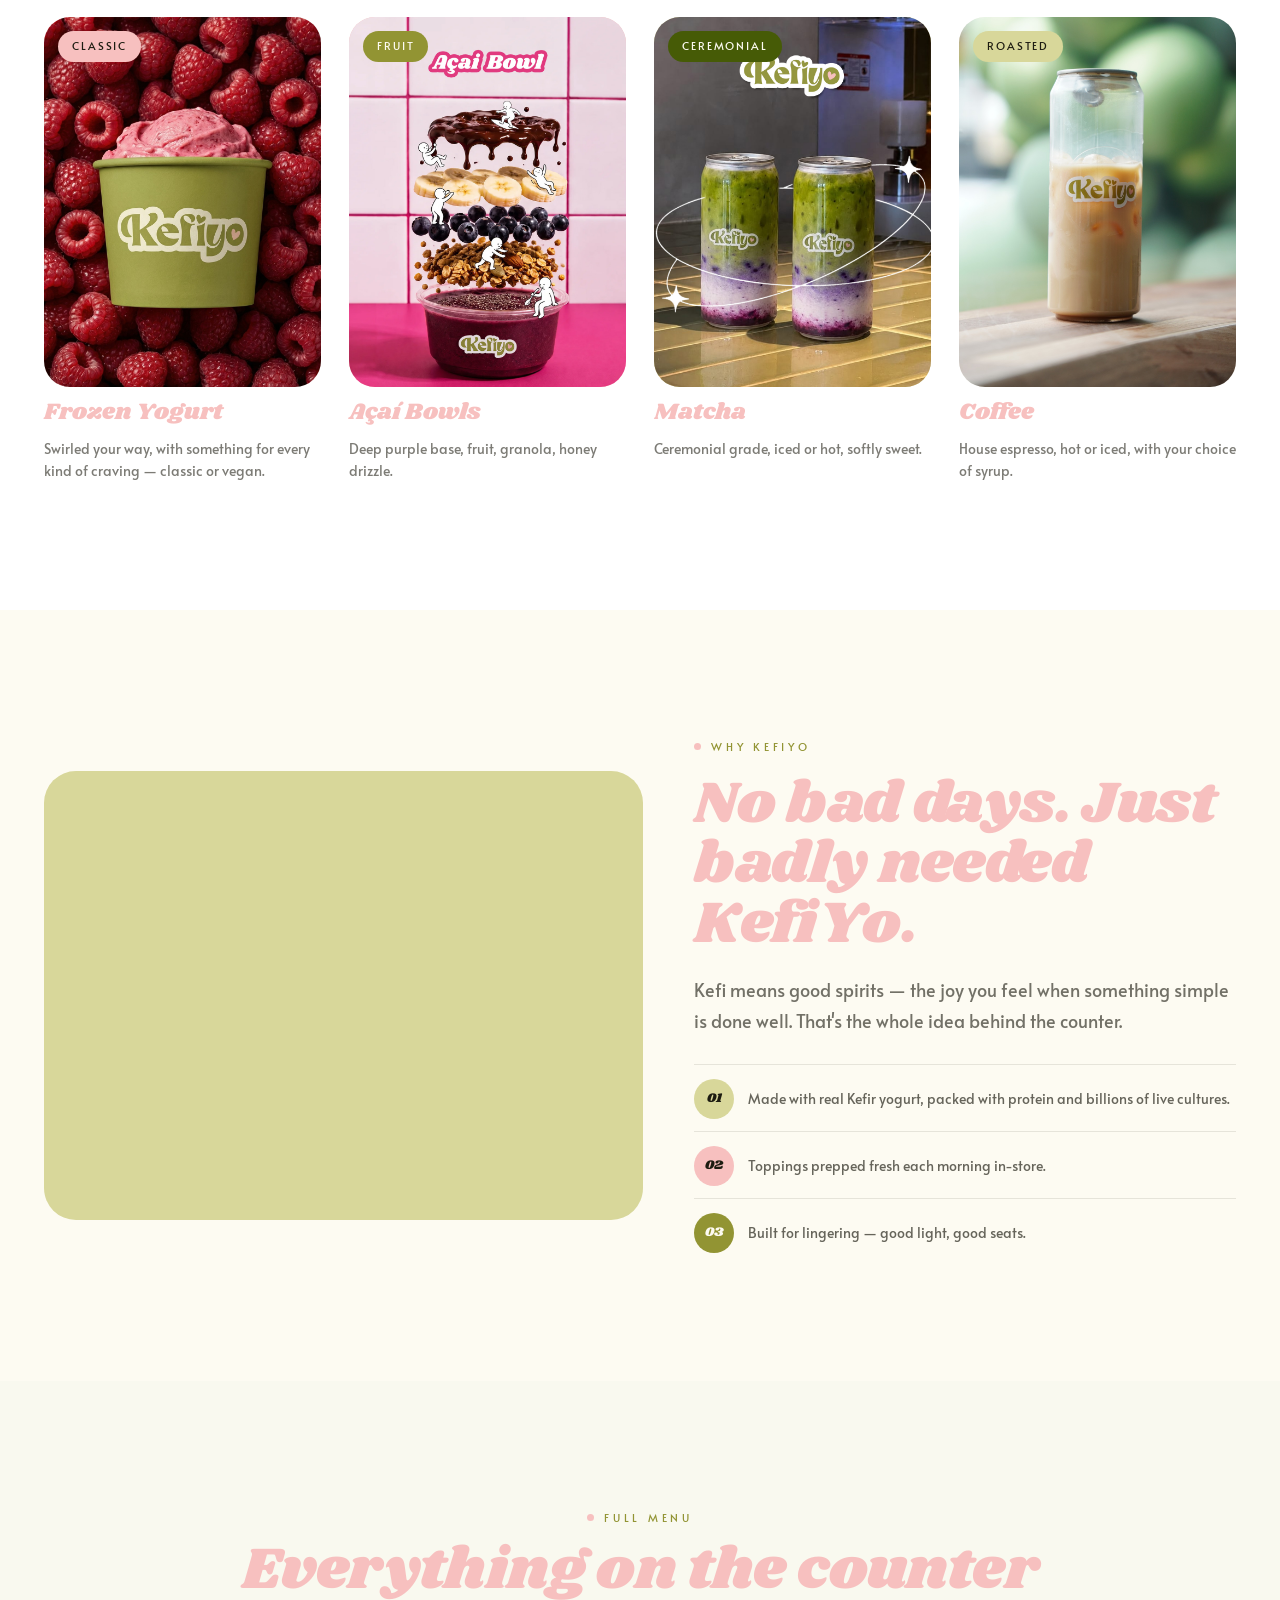
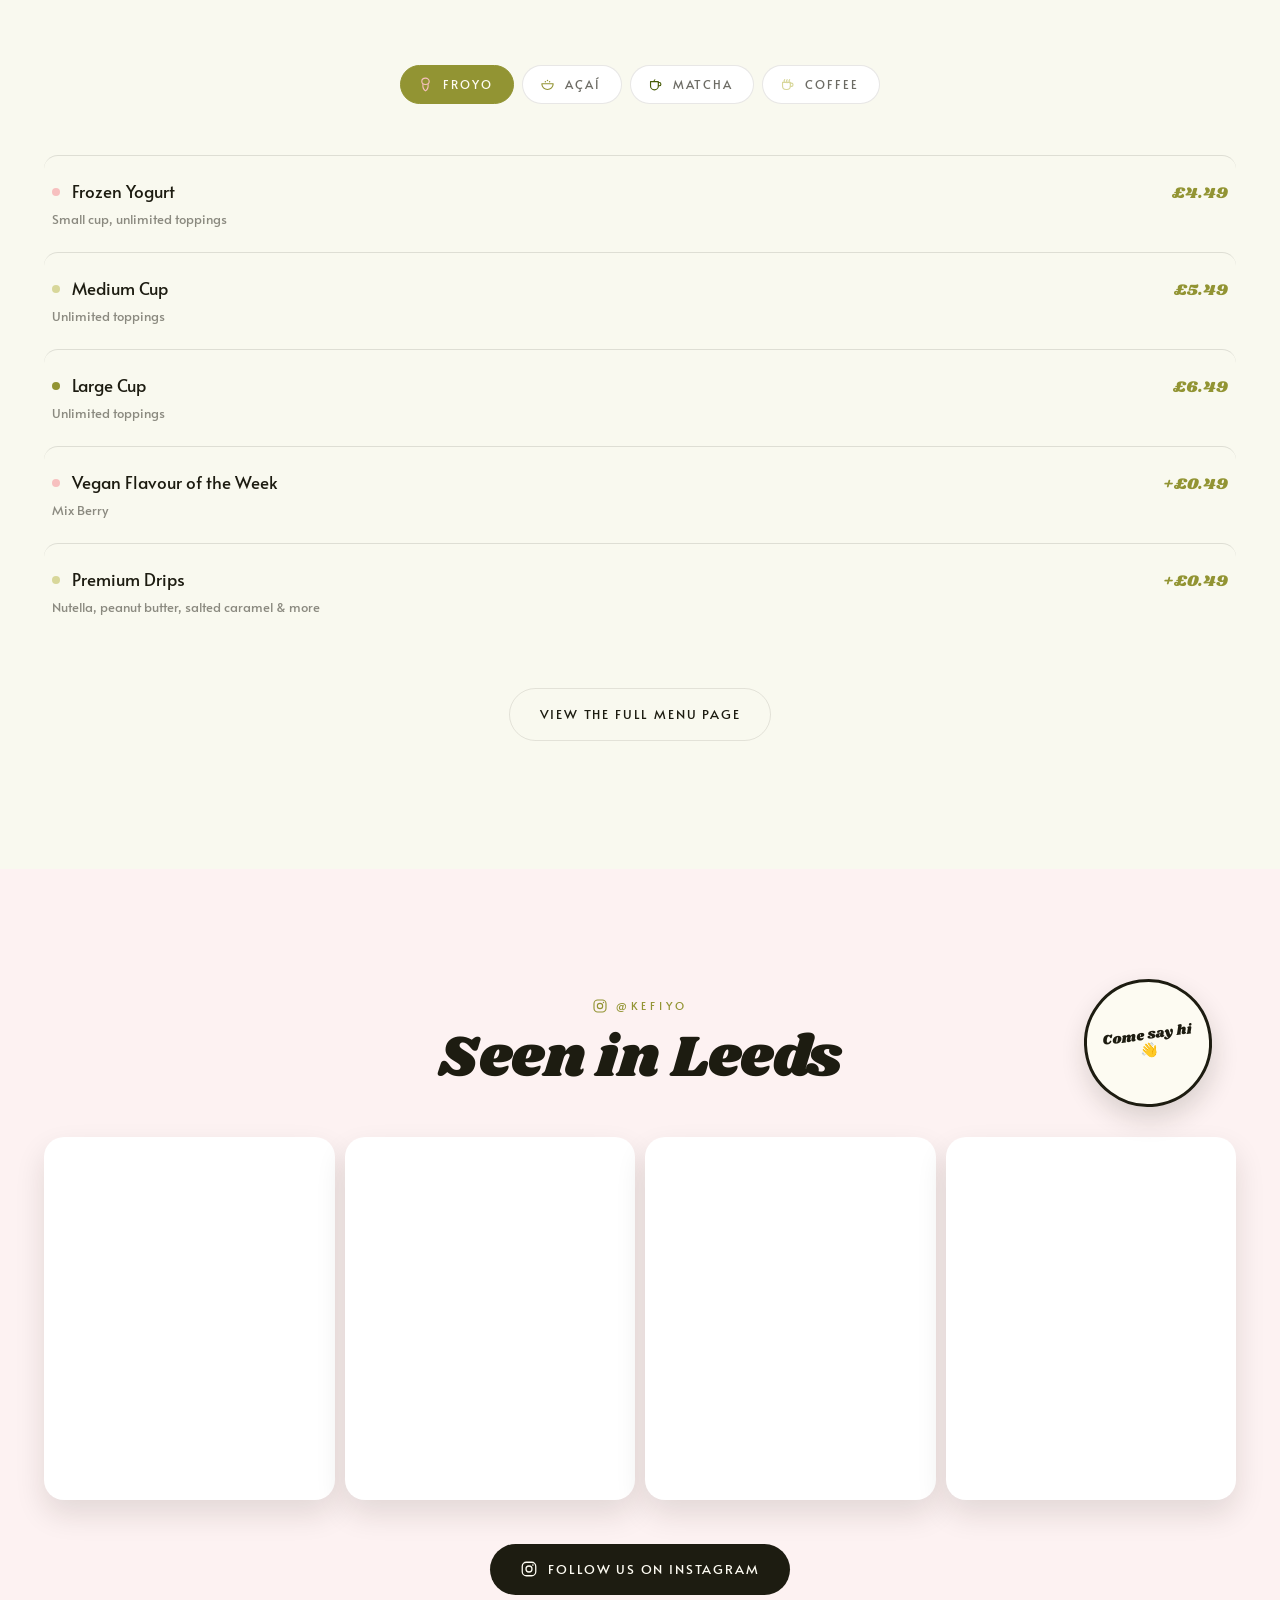
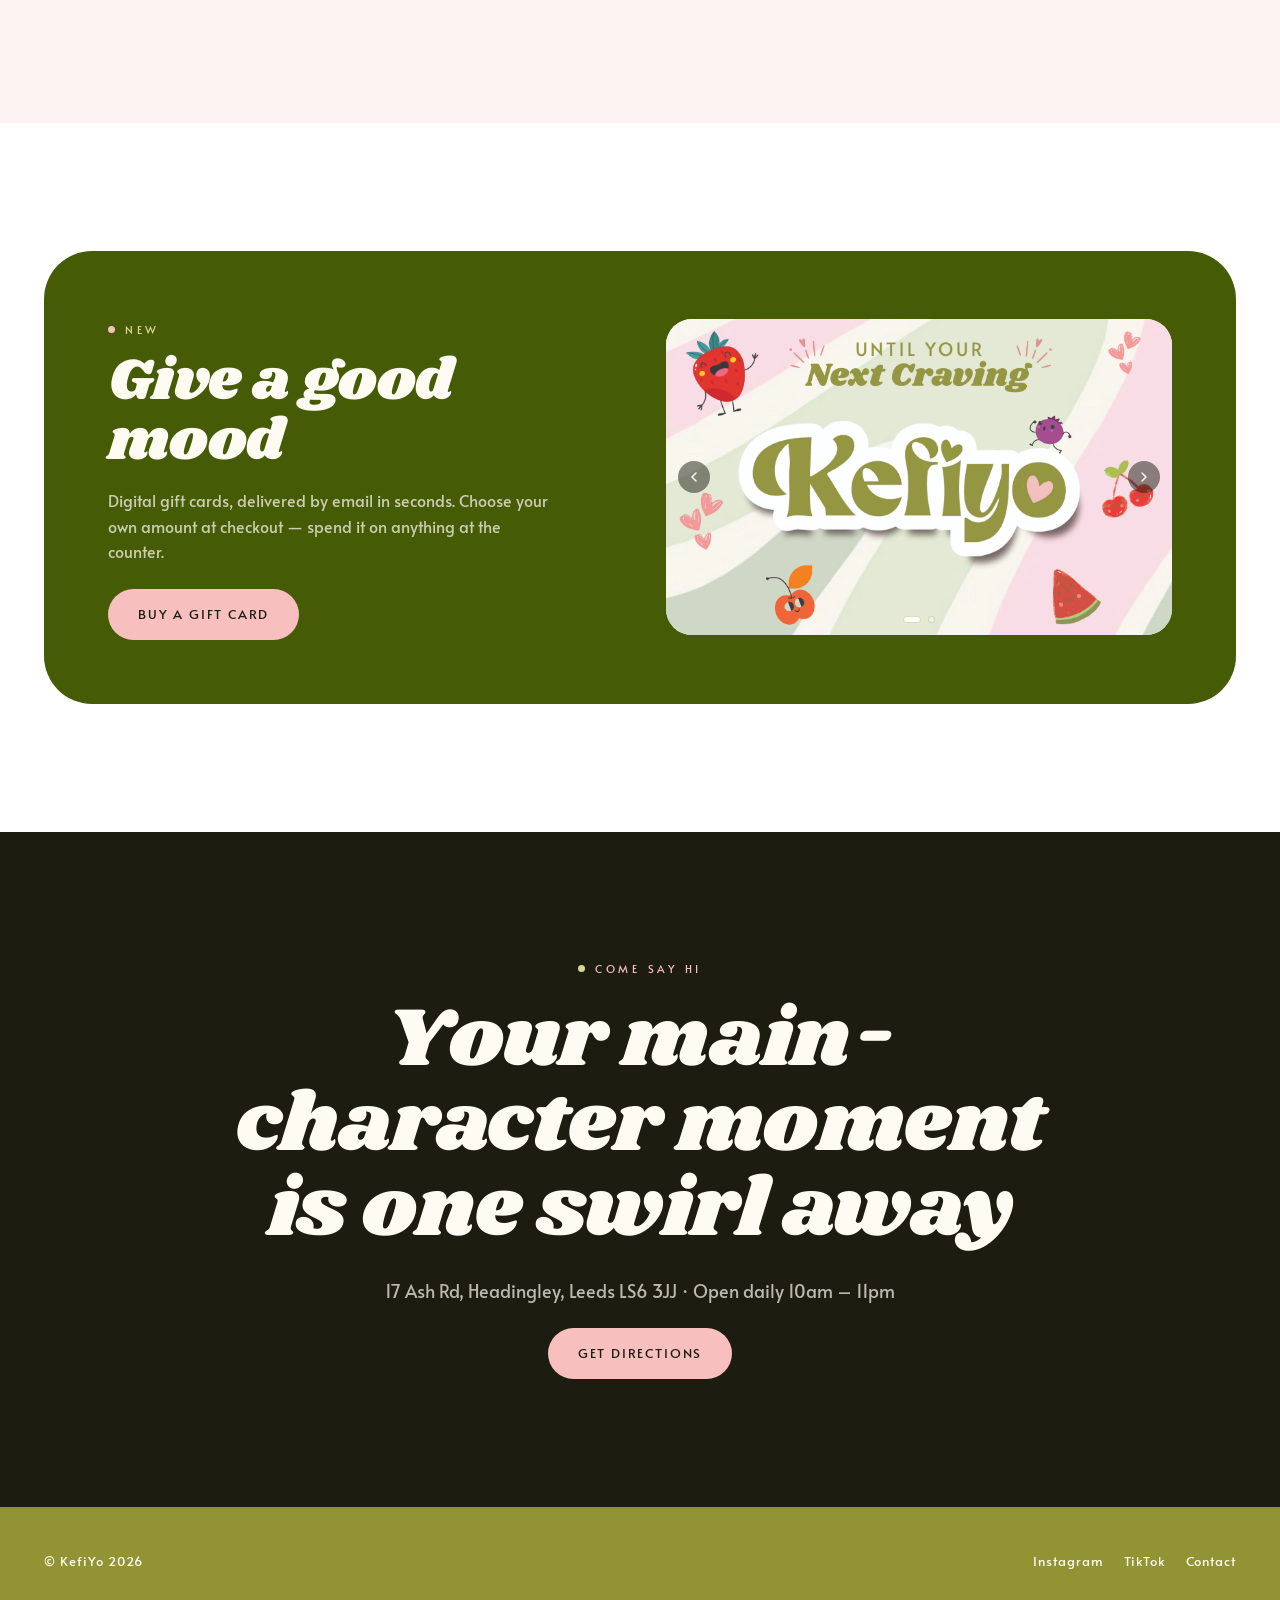
==== commit 6dea4dbb: "Update index.html" ====
--- a/index.html
+++ b/index.html
@@ -83,8 +83,8 @@
 <section id="story" class="band">
   <div class="wrap bandin">
     <div class="bandmedia">
-      <video id="storyVideo" autoplay muted loop playsinline
-        src="assets/videos/story-video.mp4"></video>
+      <video id="storyVideo" class="lazy-video" muted loop playsinline preload="none"
+        data-src="assets/videos/story-video.mp4"></video>
     </div>
     <div class="bandtext" id="storyText"></div>
   </div>
--- a/css/style.css
+++ b/css/style.css
@@ -111,6 +111,17 @@
 .row:nth-child(3n) h4::before{background:var(--wasabi)}
 .row span{font-size:13px;color:rgba(29,28,17,.5);display:block;margin-top:4px}
 .row h4 .badge{display:inline-block;background:var(--pink);color:var(--ink);border-radius:999px;font-size:9.5px;letter-spacing:.14em;text-transform:uppercase;padding:5px 11px;margin-left:10px;vertical-align:2px;line-height:1.4;margin-top:0}
+
+/* flavour listicle (pills instead of comma-separated text) */
+.flavour-tags{display:flex;flex-wrap:wrap;gap:8px;margin-top:10px}
+.flavour-tag{background:var(--wasabi);color:var(--cream);border-radius:999px;padding:8px 16px;font-size:12px;font-weight:700;letter-spacing:.05em;text-transform:uppercase}
+
+/* highlighted item (e.g. flavour of the day) */
+.row.row-highlight{background:color-mix(in srgb, var(--pink) 18%, var(--white));border-radius:18px;padding:22px 20px;margin:6px 0;border-top:none}
+.row.row-highlight:hover{background:color-mix(in srgb, var(--pink) 24%, var(--white));padding-left:20px}
+.row.row-highlight h4{position:relative;padding-left:0}
+.row.row-highlight h4::before{content:"Today";position:static;display:inline-block;width:auto;height:auto;border-radius:999px;background:var(--deep);color:var(--cream);font-size:9.5px;letter-spacing:.14em;text-transform:uppercase;padding:5px 11px;margin-right:10px;vertical-align:2px}
+.row.row-highlight .price{color:var(--pink);font-size:20px}
 .price{font-family:'Shrikhand',cursive;font-weight:400;color:var(--wasabi);font-size:16px}
 .menufoot{display:flex;justify-content:center;padding-top:clamp(28px,4vw,48px)}
 
@@ -169,11 +180,11 @@
 .finalcta .lede{color:rgba(253,251,242,.7)}
 .finalcta .btn{background:var(--pink);color:var(--ink)}
 .finalcta .btn:hover{background:var(--matcha)}
-footer{background:var(--wasabi);color:var(--cream);padding:44px 0 130px}
+footer{background:var(--wasabi);color:var(--cream);padding:44px 0 165px}
 footer .wrap{display:flex;flex-wrap:wrap;gap:14px;justify-content:space-between;font-size:12.5px;letter-spacing:.08em}
 .footer-links{display:flex;gap:20px}
 .footer-links a:hover{color:var(--ink)}
-@media(min-width:920px){footer{padding:44px 0 56px}}
+@media(min-width:920px){footer{padding:44px 0 100px}}
 
 /* mobile island */
 .island{position:fixed;left:50%;transform:translateX(-50%);bottom:16px;z-index:90;display:flex;gap:4px;background:rgba(29,28,17,.94);backdrop-filter:blur(10px);border-radius:999px;padding:6px;box-shadow:0 14px 34px rgba(29,28,17,.28);max-width:calc(100vw - 20px);overflow-x:auto;scrollbar-width:none;-ms-overflow-style:none}
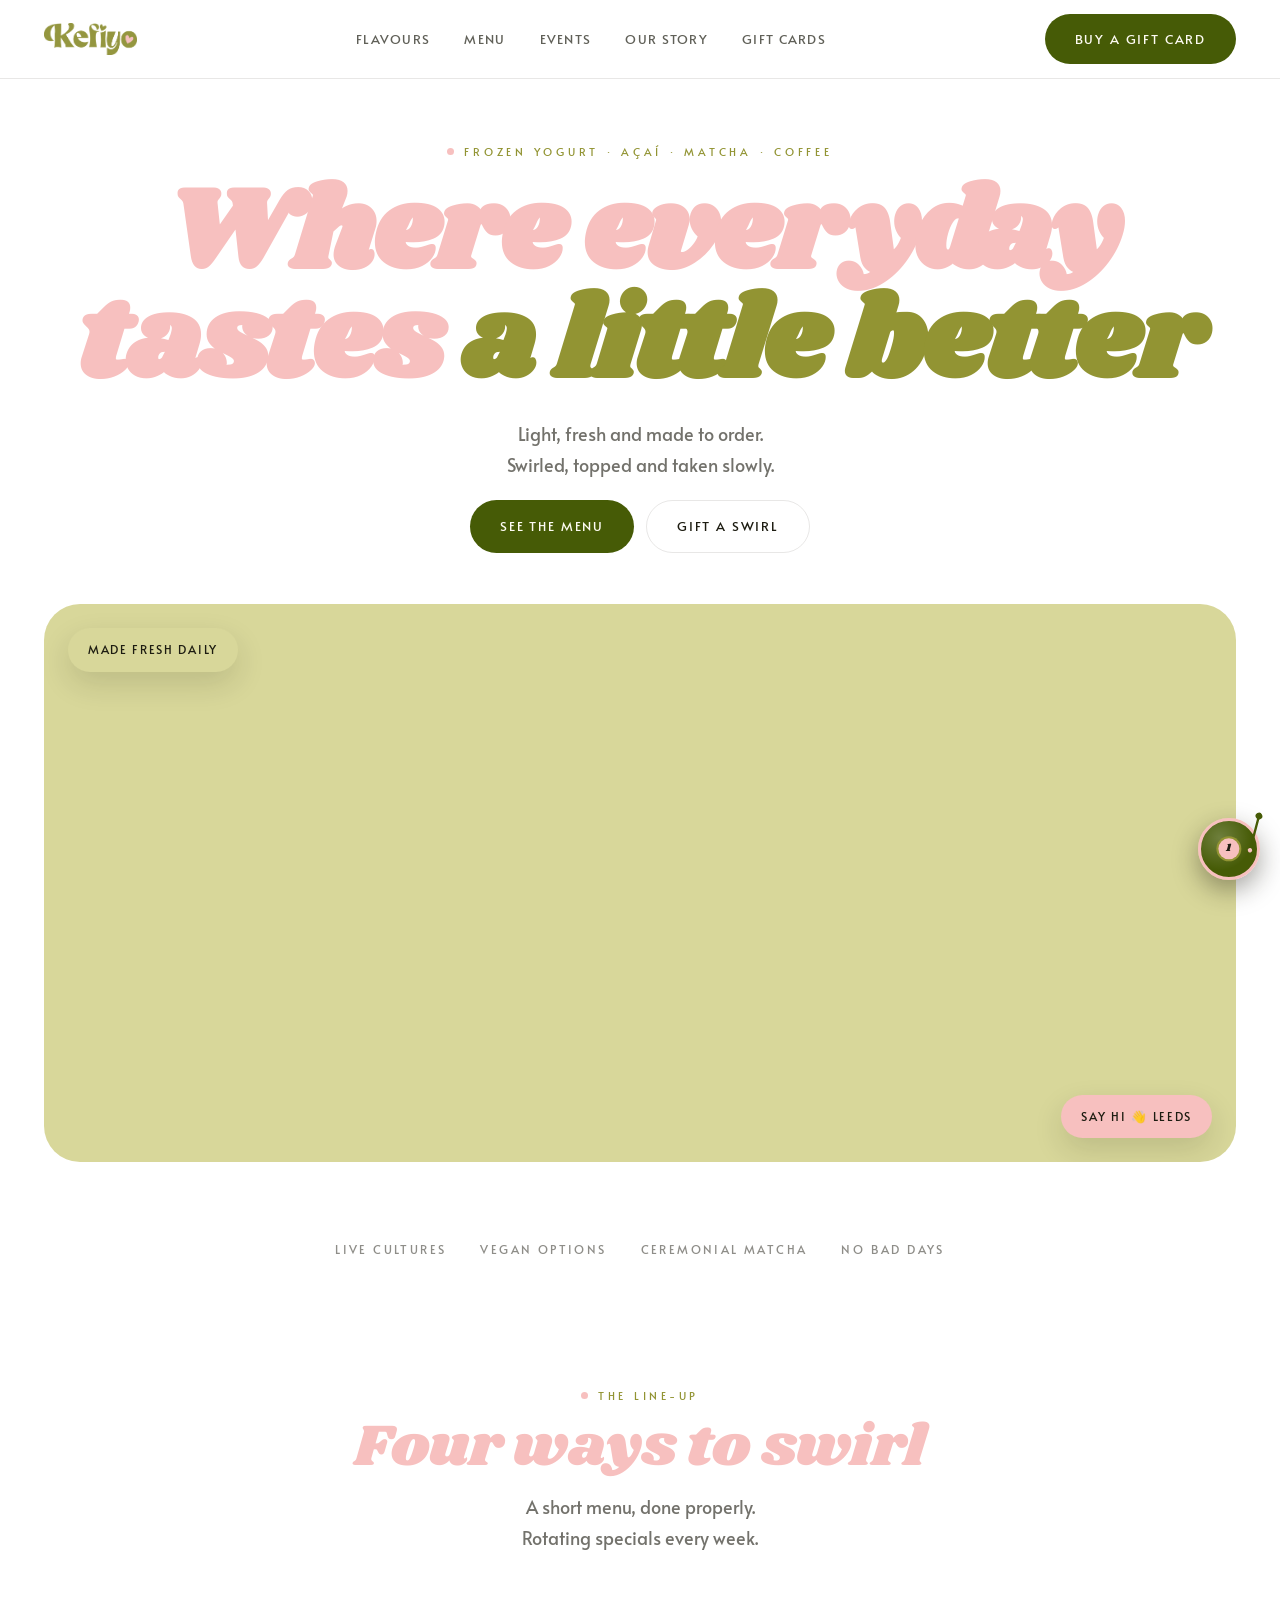
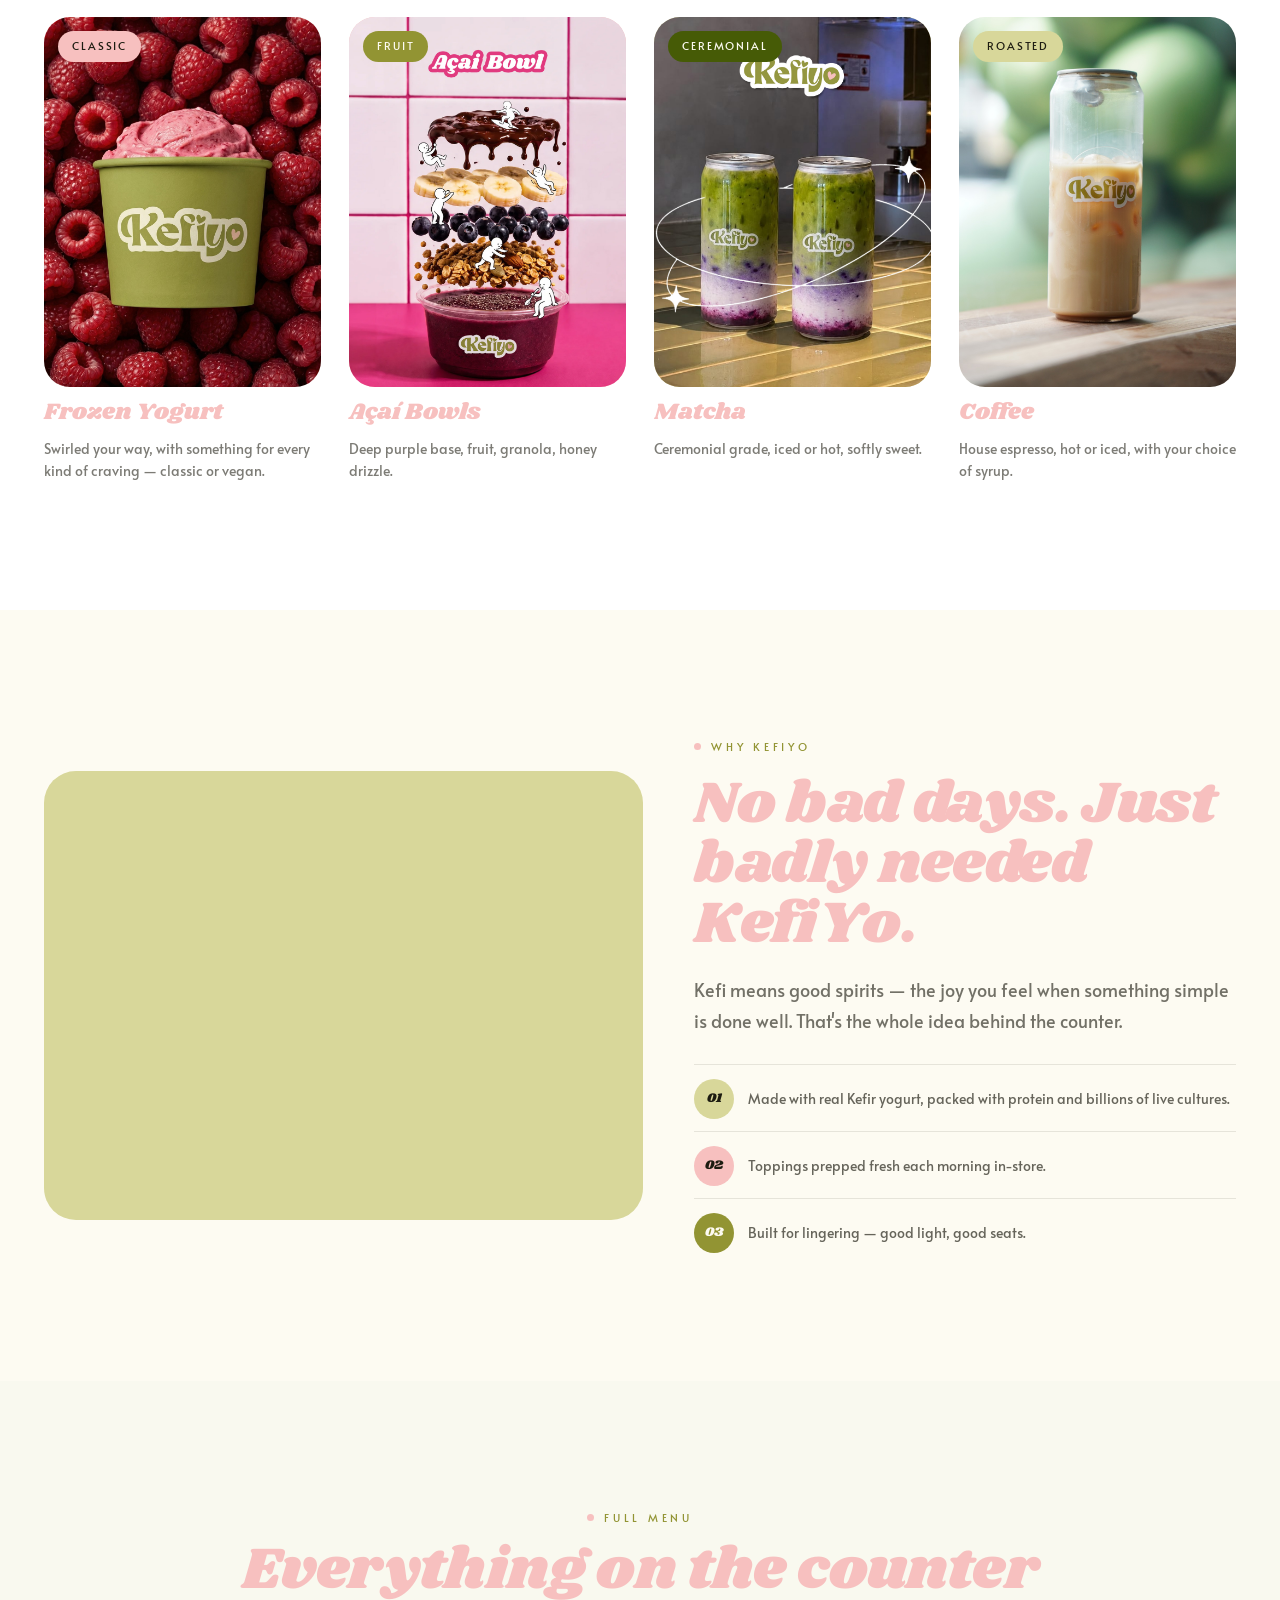
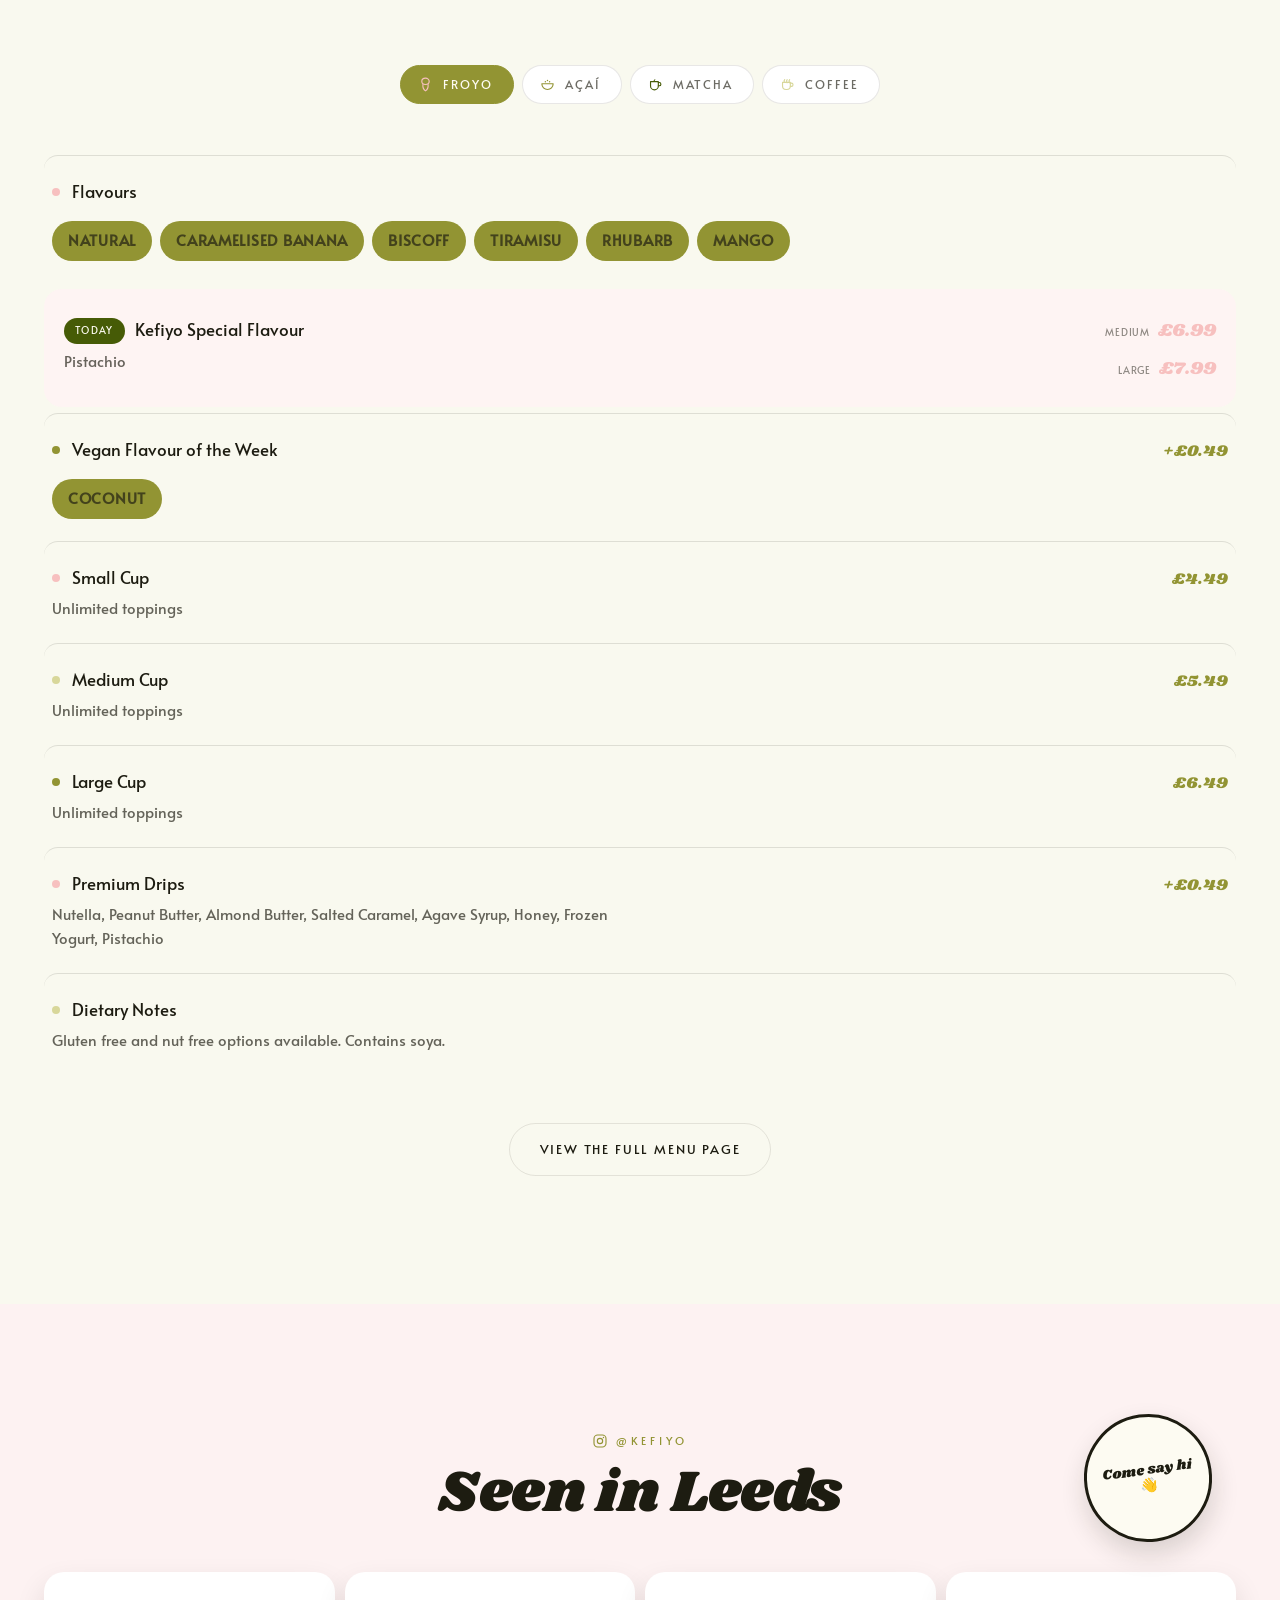
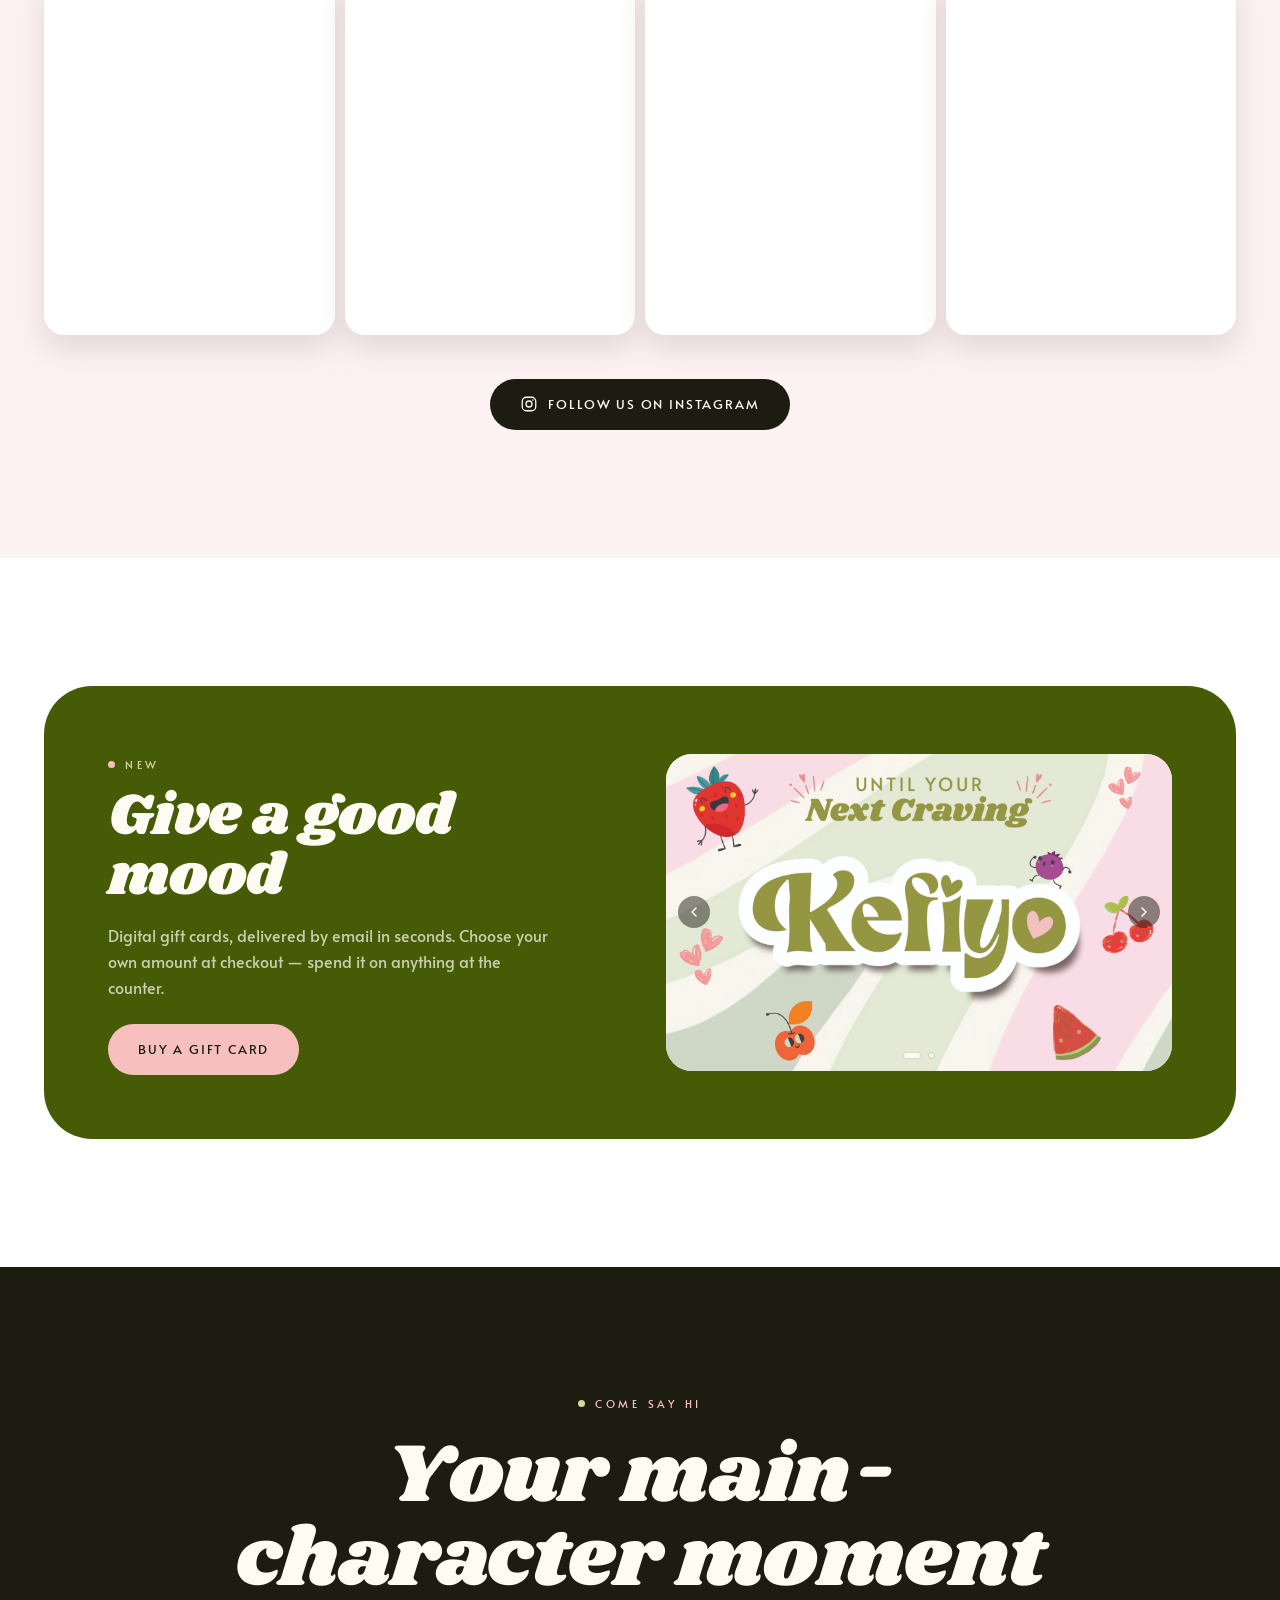
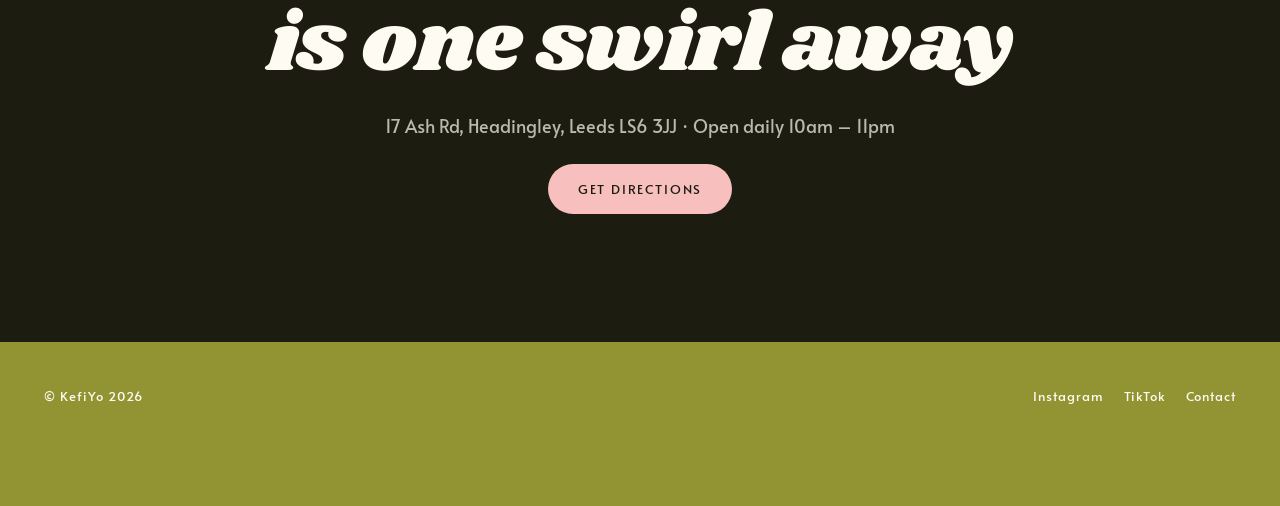
==== commit 9cd98a44: "Add files via upload" ====
--- a/index.html
+++ b/index.html
@@ -3,6 +3,16 @@
 <head>
 <meta charset="utf-8" />
 <meta name="viewport" content="width=device-width, initial-scale=1" />
+
+<!-- Google tag (gtag.js) -->
+<script async src="https://www.googletagmanager.com/gtag/js?id=G-3LNMB49K26"></script>
+<script>
+  window.dataLayer = window.dataLayer || [];
+  function gtag(){dataLayer.push(arguments);}
+  gtag('js', new Date());
+
+  gtag('config', 'G-3LNMB49K26');
+</script>
 
 <!-- ============ SEO ============
      Edit the title/description/keywords below whenever the client wants
--- a/css/style.css
+++ b/css/style.css
@@ -104,13 +104,18 @@
 .row:last-child{border-bottom:1px solid color-mix(in srgb, var(--ink) 12%, transparent)}
 .row:hover{background:rgba(255,255,255,.85);padding-left:18px}
 .row.is-hidden{display:none}
+.row .event-desc{margin-top:8px;font-size:13.5px;color:rgba(29,28,17,.62);line-height:1.6;max-width:56ch}
+.row .event-cta{margin-top:14px;padding:10px 22px;font-size:11px}
 .row h4{font-size:17px;font-weight:400}
 .row h4::before{content:"";display:inline-block;width:8px;height:8px;border-radius:50%;margin-right:12px;vertical-align:2px}
 .row:nth-child(3n+1) h4::before{background:var(--pink)}
 .row:nth-child(3n+2) h4::before{background:var(--matcha)}
 .row:nth-child(3n) h4::before{background:var(--wasabi)}
-.row span{font-size:13px;color:rgba(29,28,17,.5);display:block;margin-top:4px}
+.row span{font-size:14.5px;color:rgba(29,28,17,.68);line-height:1.65;display:block;margin-top:6px;max-width:60ch}
+.row span strong{color:var(--deep);font-weight:700;letter-spacing:.03em}
 .row h4 .badge{display:inline-block;background:var(--pink);color:var(--ink);border-radius:999px;font-size:9.5px;letter-spacing:.14em;text-transform:uppercase;padding:5px 11px;margin-left:10px;vertical-align:2px;line-height:1.4;margin-top:0}
+.price{font-family:'Shrikhand',cursive;font-weight:400;color:var(--wasabi);font-size:16px}
+.menufoot{display:flex;justify-content:center;padding-top:clamp(28px,4vw,48px)}
 
 /* flavour listicle (pills instead of comma-separated text) */
 .flavour-tags{display:flex;flex-wrap:wrap;gap:8px;margin-top:10px}
@@ -122,8 +127,11 @@
 .row.row-highlight h4{position:relative;padding-left:0}
 .row.row-highlight h4::before{content:"Today";position:static;display:inline-block;width:auto;height:auto;border-radius:999px;background:var(--deep);color:var(--cream);font-size:9.5px;letter-spacing:.14em;text-transform:uppercase;padding:5px 11px;margin-right:10px;vertical-align:2px}
 .row.row-highlight .price{color:var(--pink);font-size:20px}
-.price{font-family:'Shrikhand',cursive;font-weight:400;color:var(--wasabi);font-size:16px}
-.menufoot{display:flex;justify-content:center;padding-top:clamp(28px,4vw,48px)}
+.row-sizes{display:flex;flex-direction:column;gap:2px;align-items:flex-end}
+.row-sizes .size-line{display:flex;align-items:baseline;gap:8px}
+.row-sizes .size-label{font-size:10px;text-transform:uppercase;letter-spacing:.08em;color:rgba(29,28,17,.5)}
+.row-sizes .size-price{font-family:'Shrikhand',cursive;font-weight:400;color:var(--wasabi);font-size:16px}
+.row.row-highlight .row-sizes .size-price{color:var(--pink);font-size:18px}
 
 /* insta */
 .igsection{background:color-mix(in srgb, var(--pink) 20%, var(--white));position:relative;overflow:hidden}
@@ -154,7 +162,6 @@
 .cardart .amt{font-family:'Shrikhand',cursive;font-size:clamp(20px,2.6vw,30px);color:var(--deep);text-align:center;letter-spacing:.01em}
 .cardart.cardart-images{display:grid;grid-auto-flow:column;grid-auto-columns:1fr;gap:4px;padding:0;background:var(--cream)}
 .cardart.cardart-images img{width:100%;height:100%;object-fit:cover;display:block}
-
 .cardart-slider{padding:0;background:var(--cream);position:relative}
 .cardart-slides{position:relative;width:100%;height:100%}
 .cardart-slides img{position:absolute;inset:0;width:100%;height:100%;object-fit:cover;opacity:0;transition:opacity .4s ease}
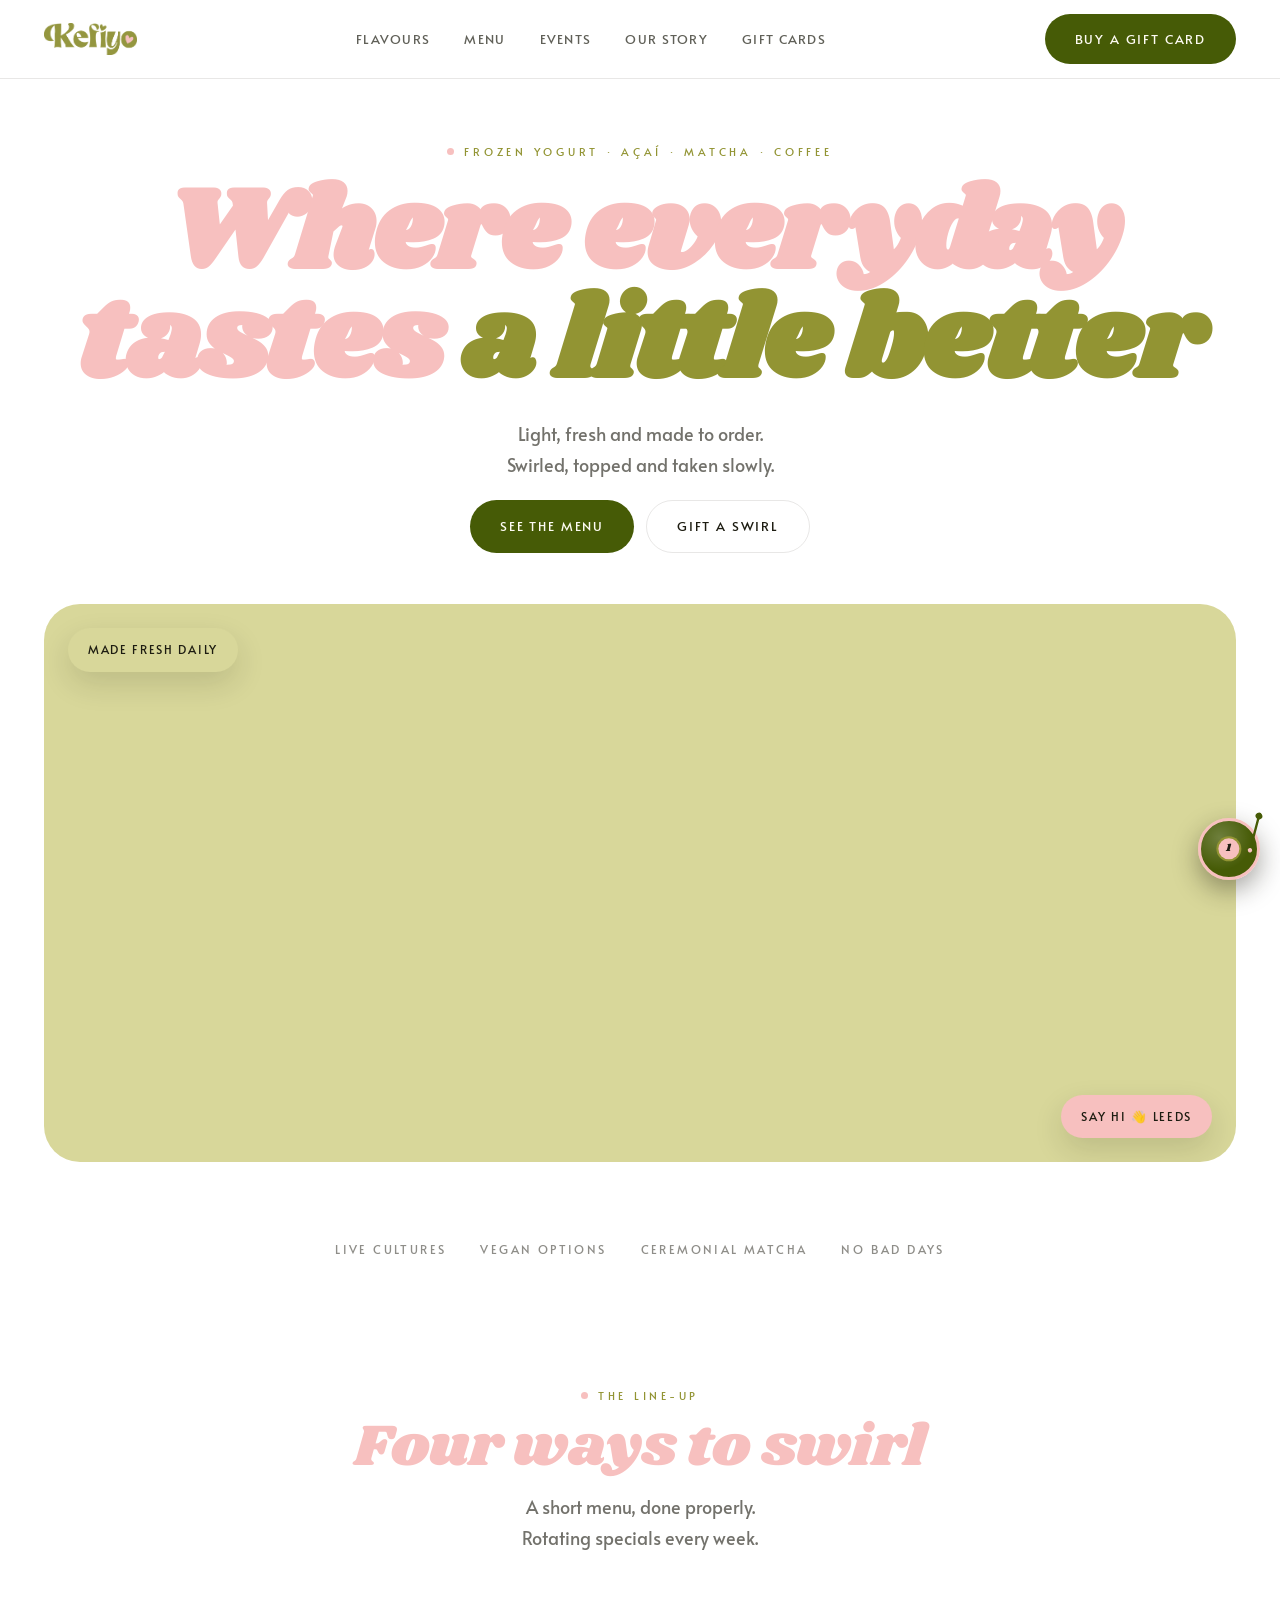
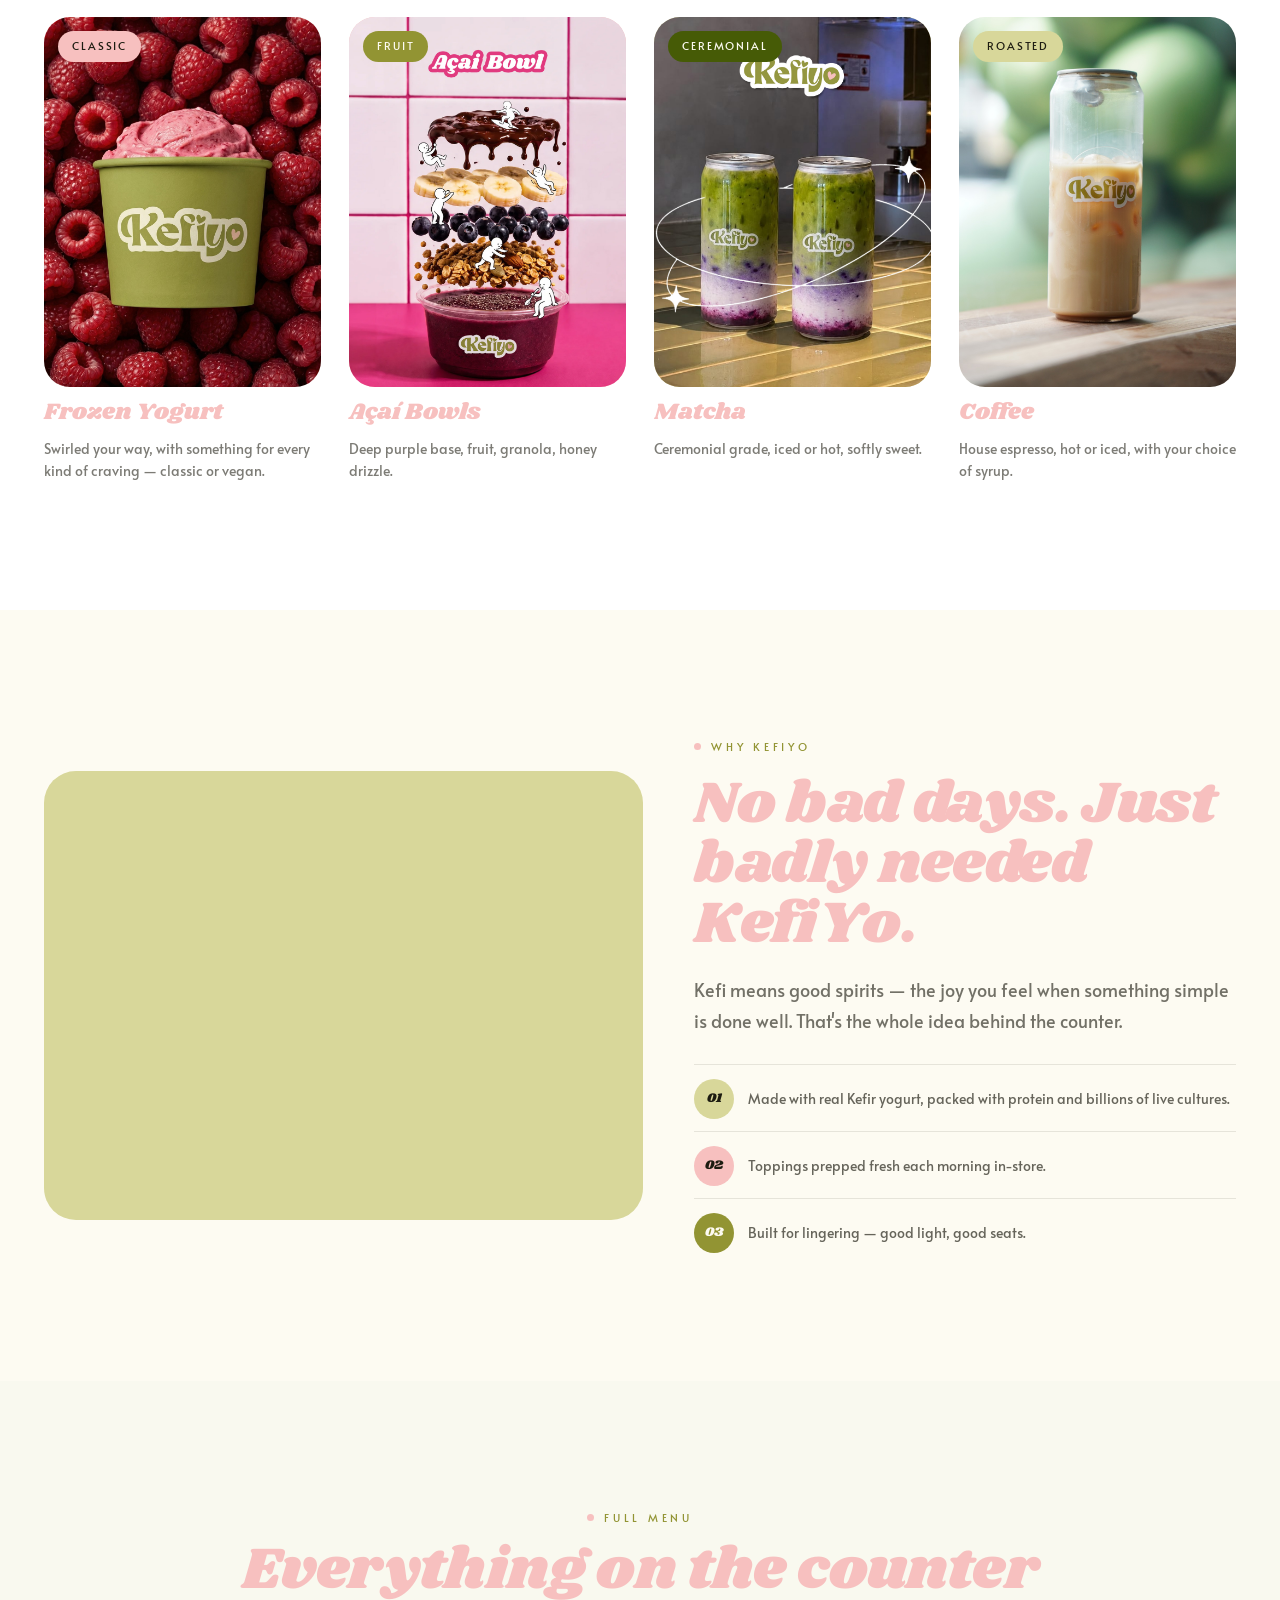
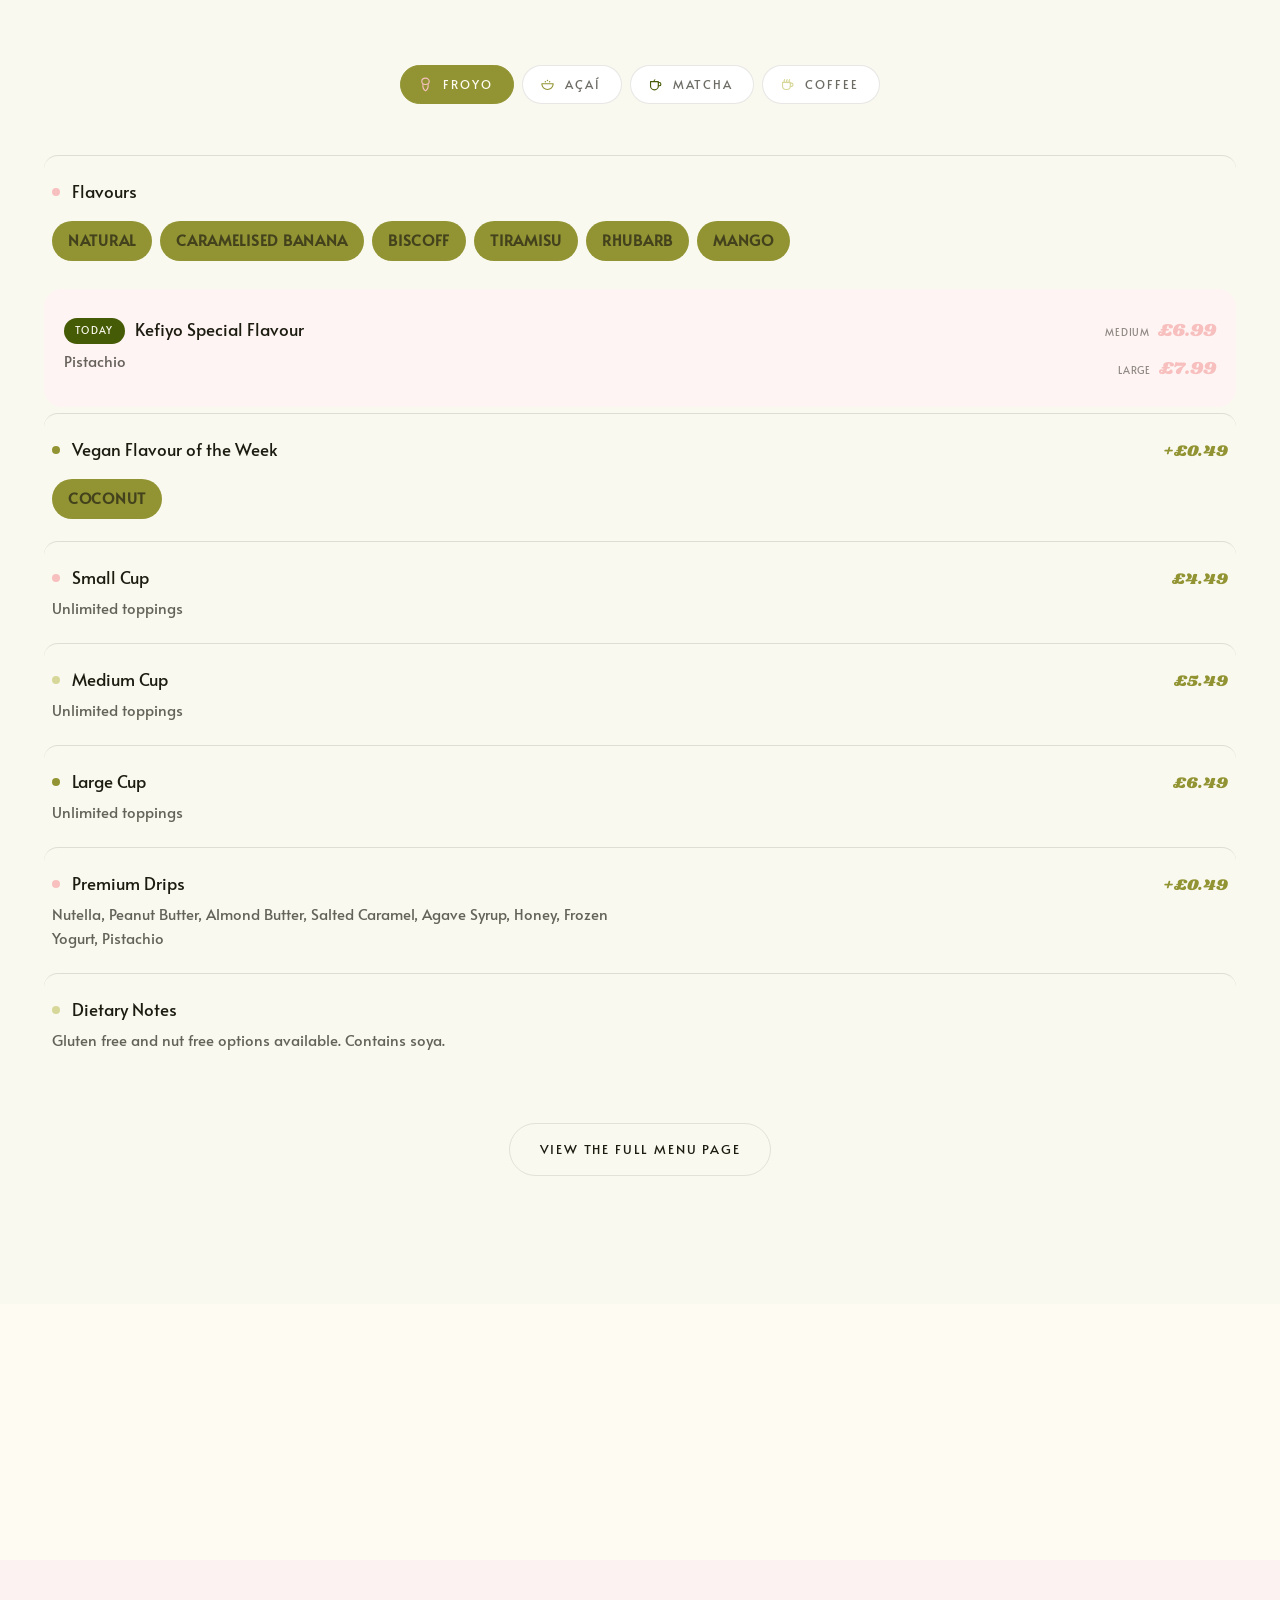
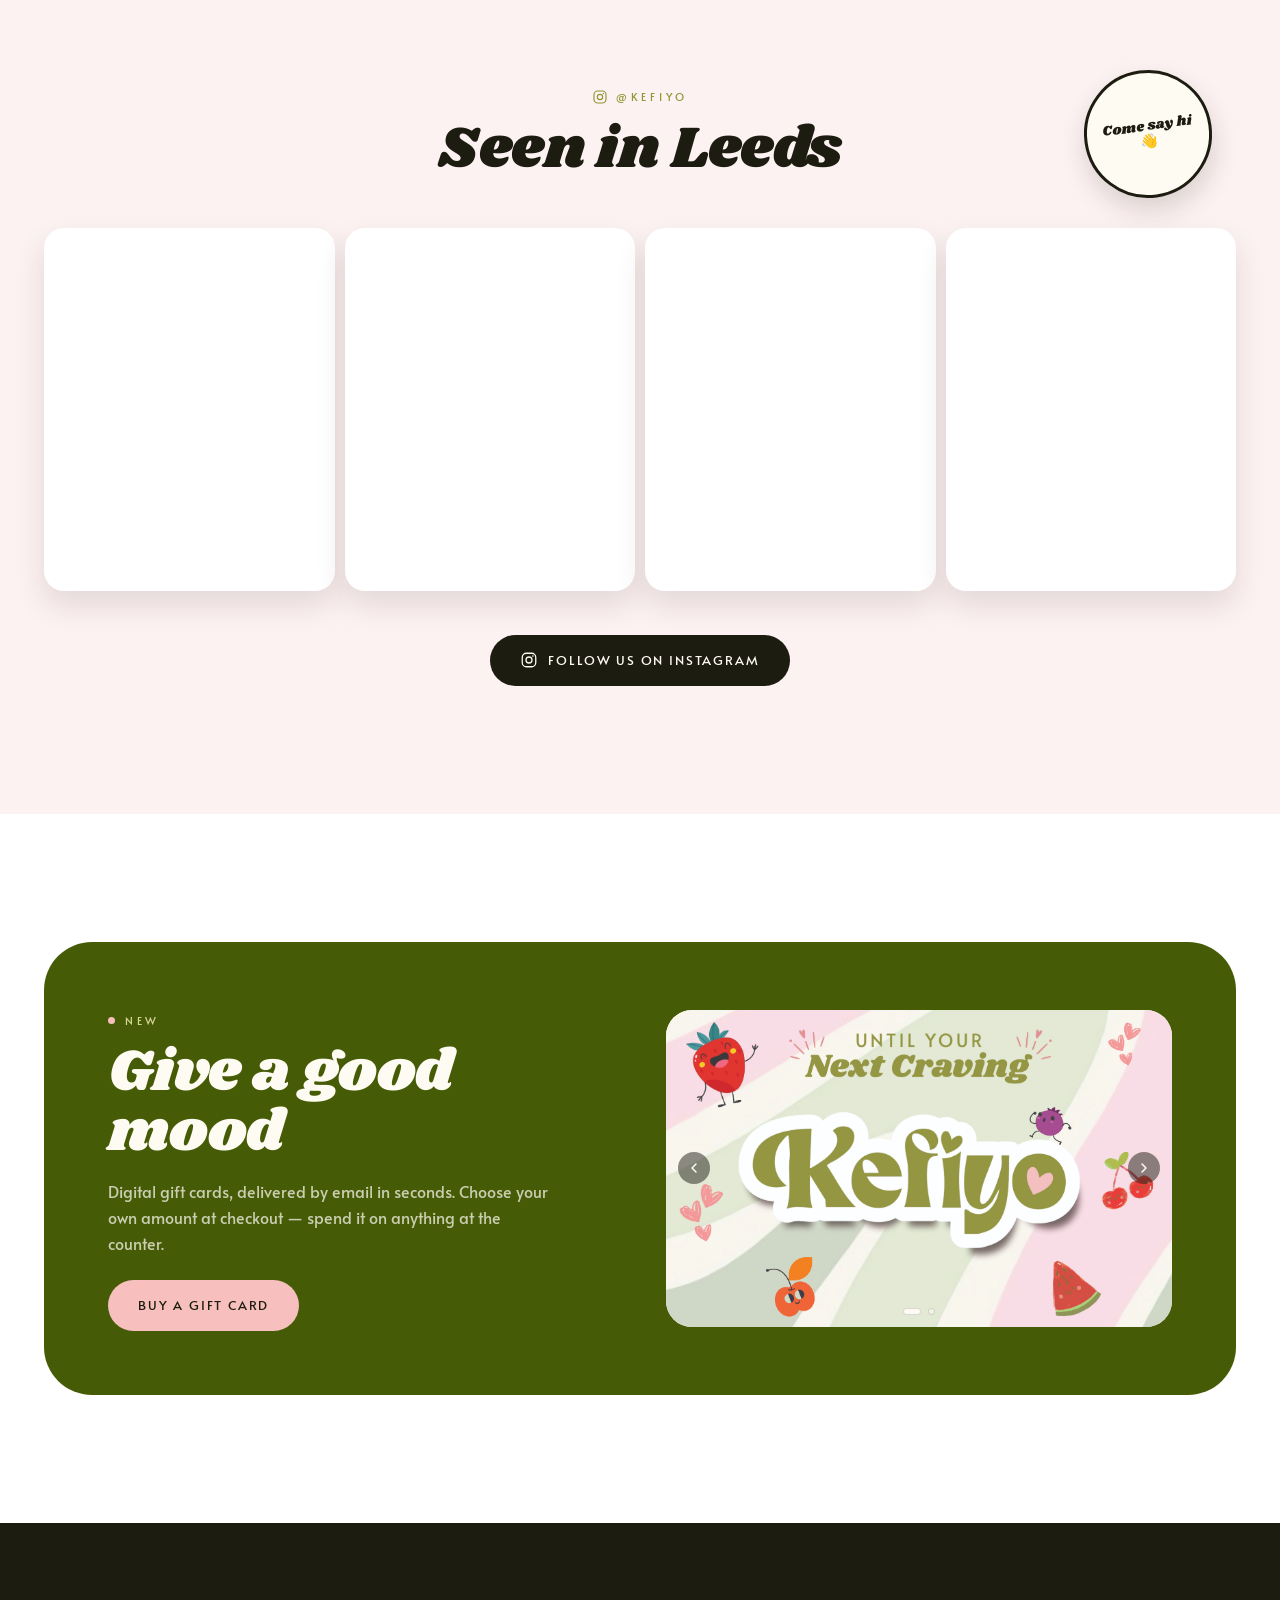
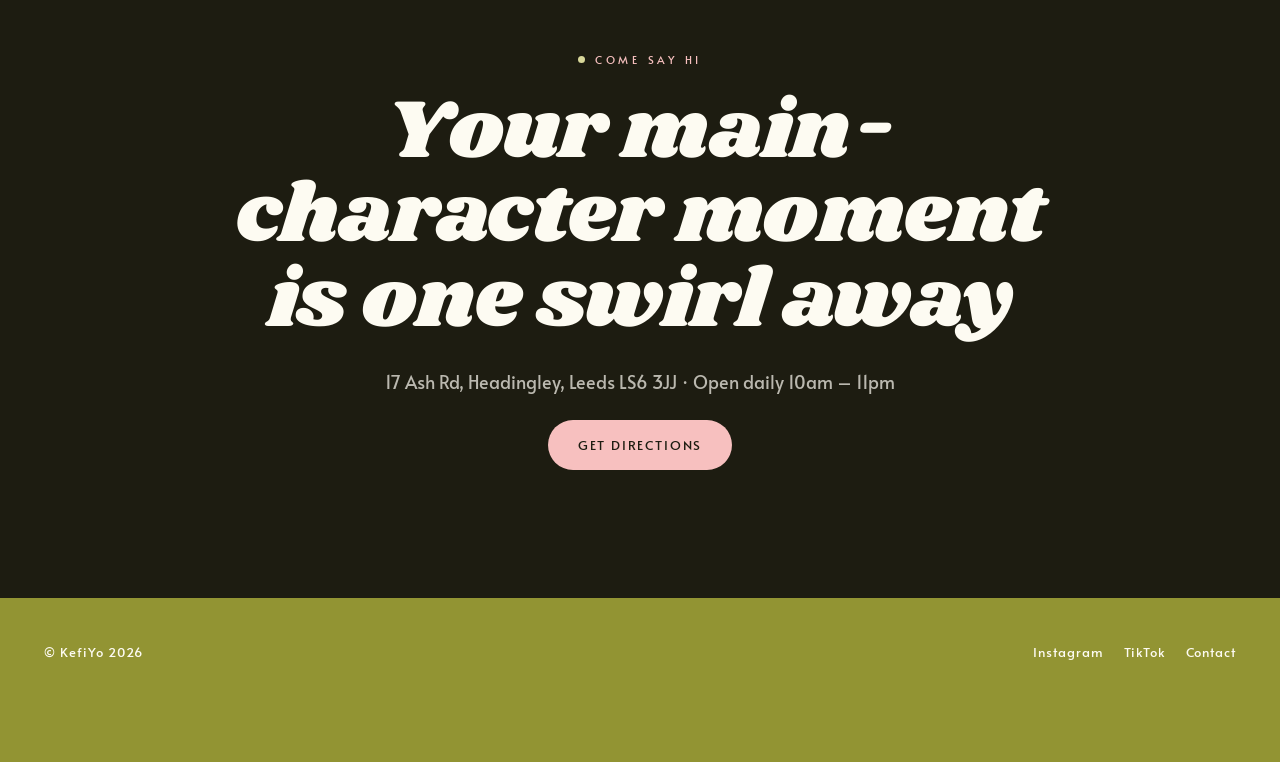
==== commit 17869621: "Add files via upload" ====
--- a/index.html
+++ b/index.html
@@ -110,6 +110,14 @@
   </div>
 </section>
 
+<!-- GIVEAWAY -->
+<section id="giveaway" class="band">
+  <div class="wrap bandin">
+    <div class="giveaway-stack" id="giveawayStack"></div>
+    <div class="bandtext" id="giveawayText"></div>
+  </div>
+</section>
+
 <!-- INSTAGRAM -->
 <section class="igsection">
   <div class="wrap">
--- a/css/style.css
+++ b/css/style.css
@@ -264,6 +264,7 @@
 @media(min-width:900px){.eventslist{grid-template-columns:repeat(3,1fr);gap:28px}}
 .event-card{border-radius:28px;overflow:hidden;background:var(--white);border:1px solid var(--line);box-shadow:0 14px 34px rgba(29,28,17,.10);transition:.2s;align-self:start}
 .event-card.is-hidden{display:none}
+.menu-category.is-hidden{display:none}
 .event-card-media{width:100%;aspect-ratio:16/9;background:var(--cream);overflow:hidden}
 .event-card-media img,.event-card-media video{width:100%;height:100%;object-fit:cover;display:block}
 .event-card-body{padding:clamp(22px,3vw,32px)}
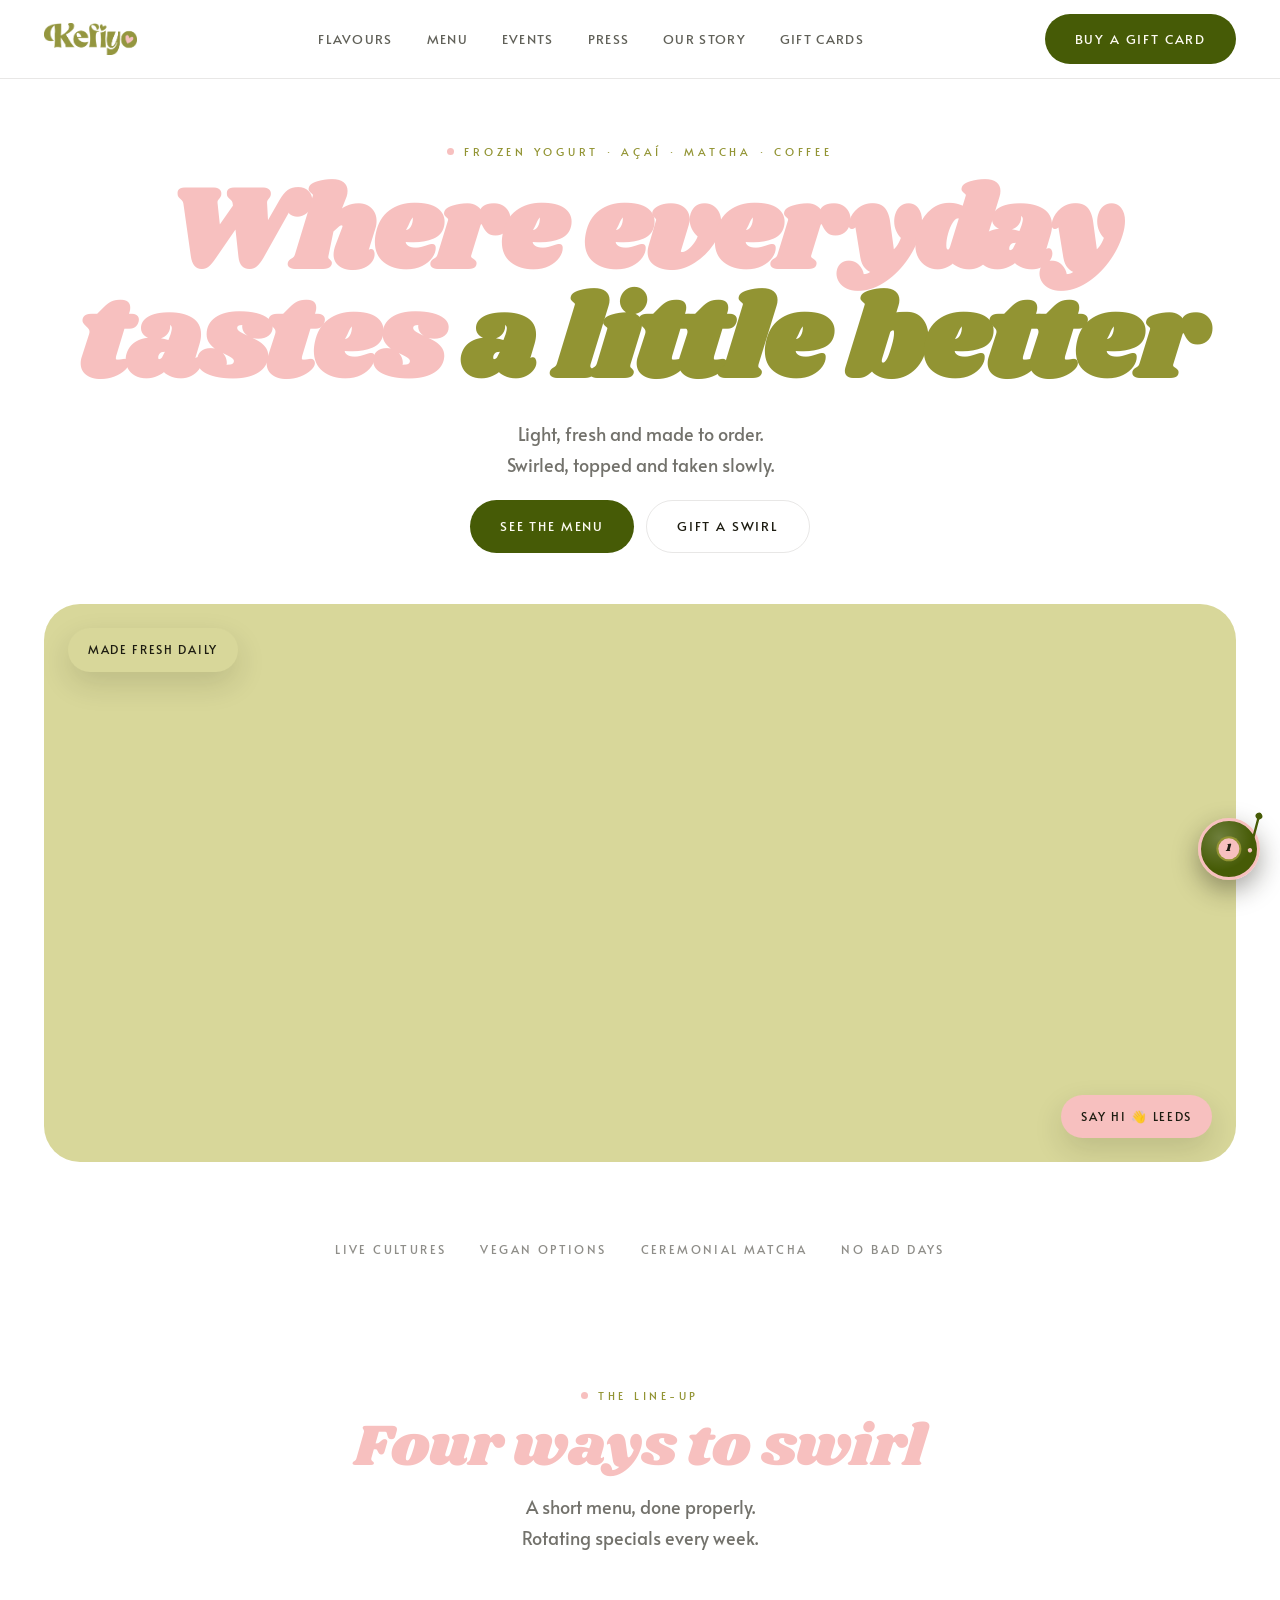
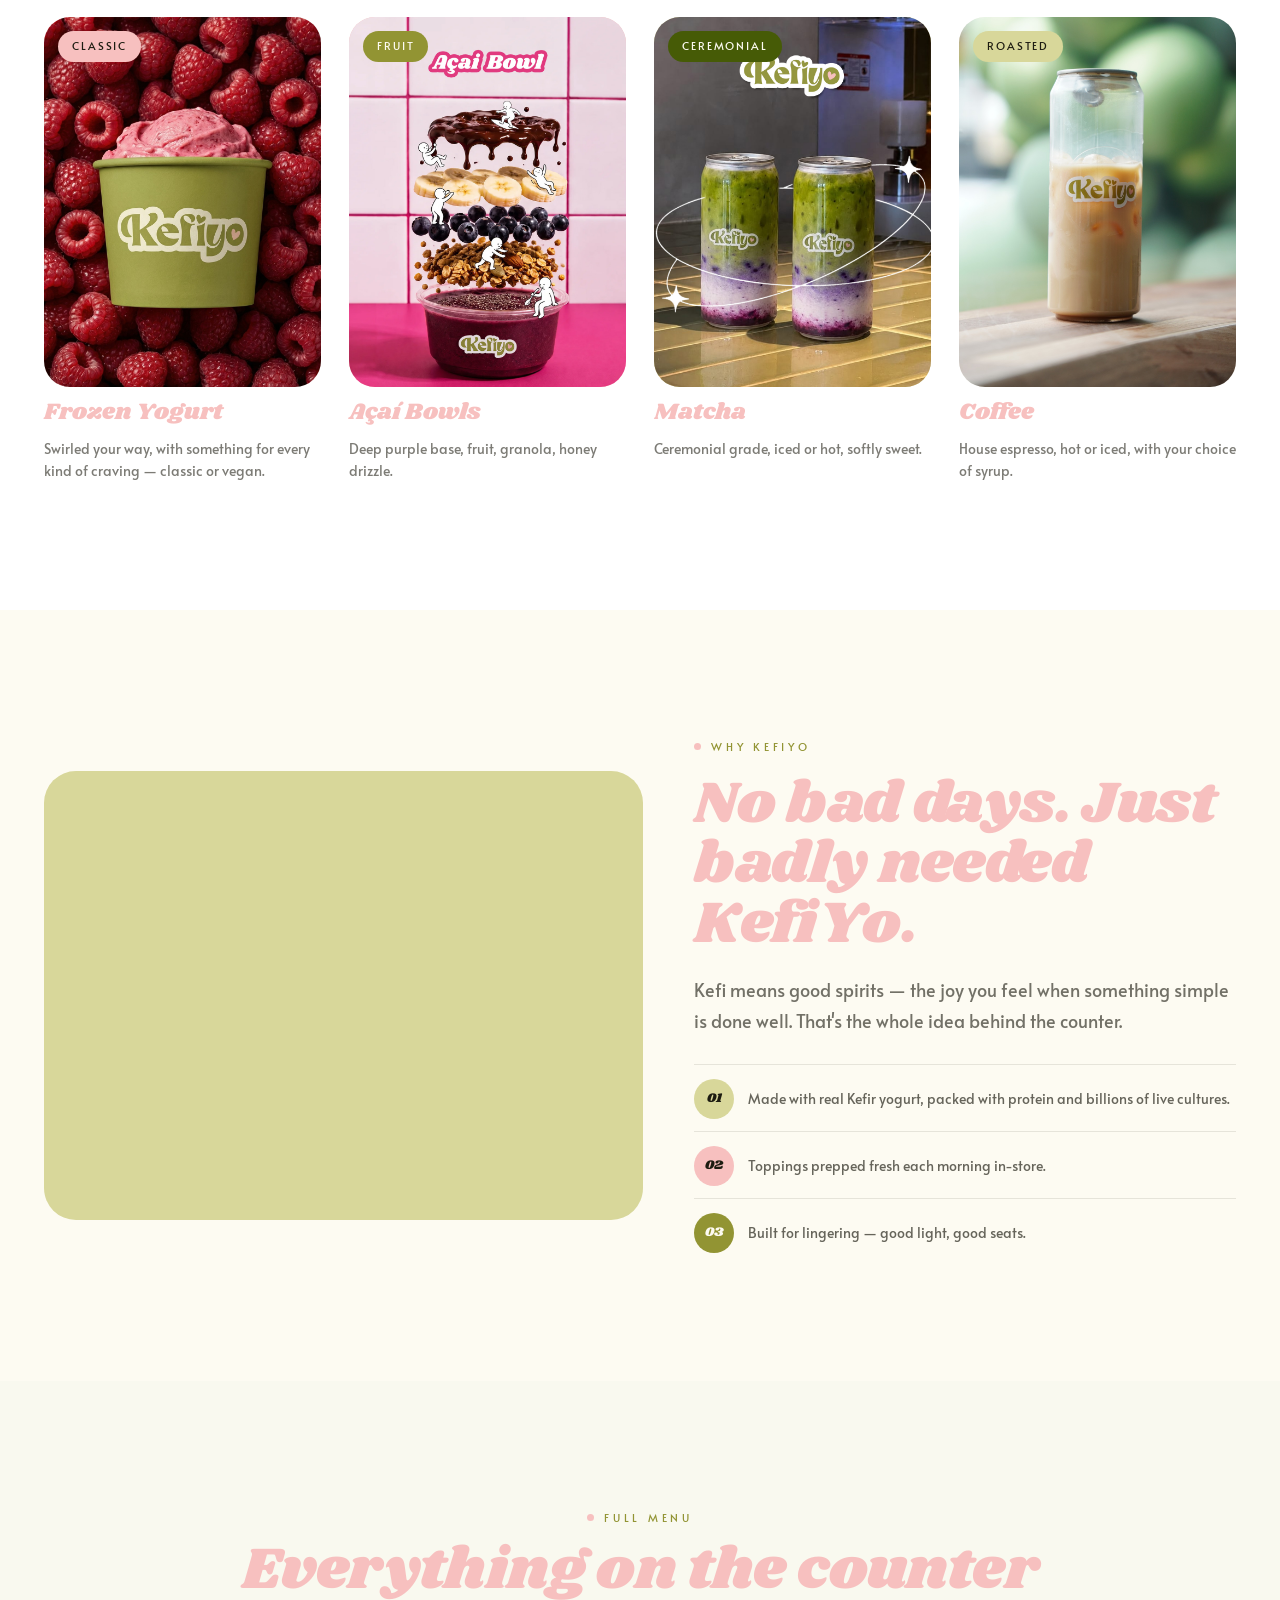
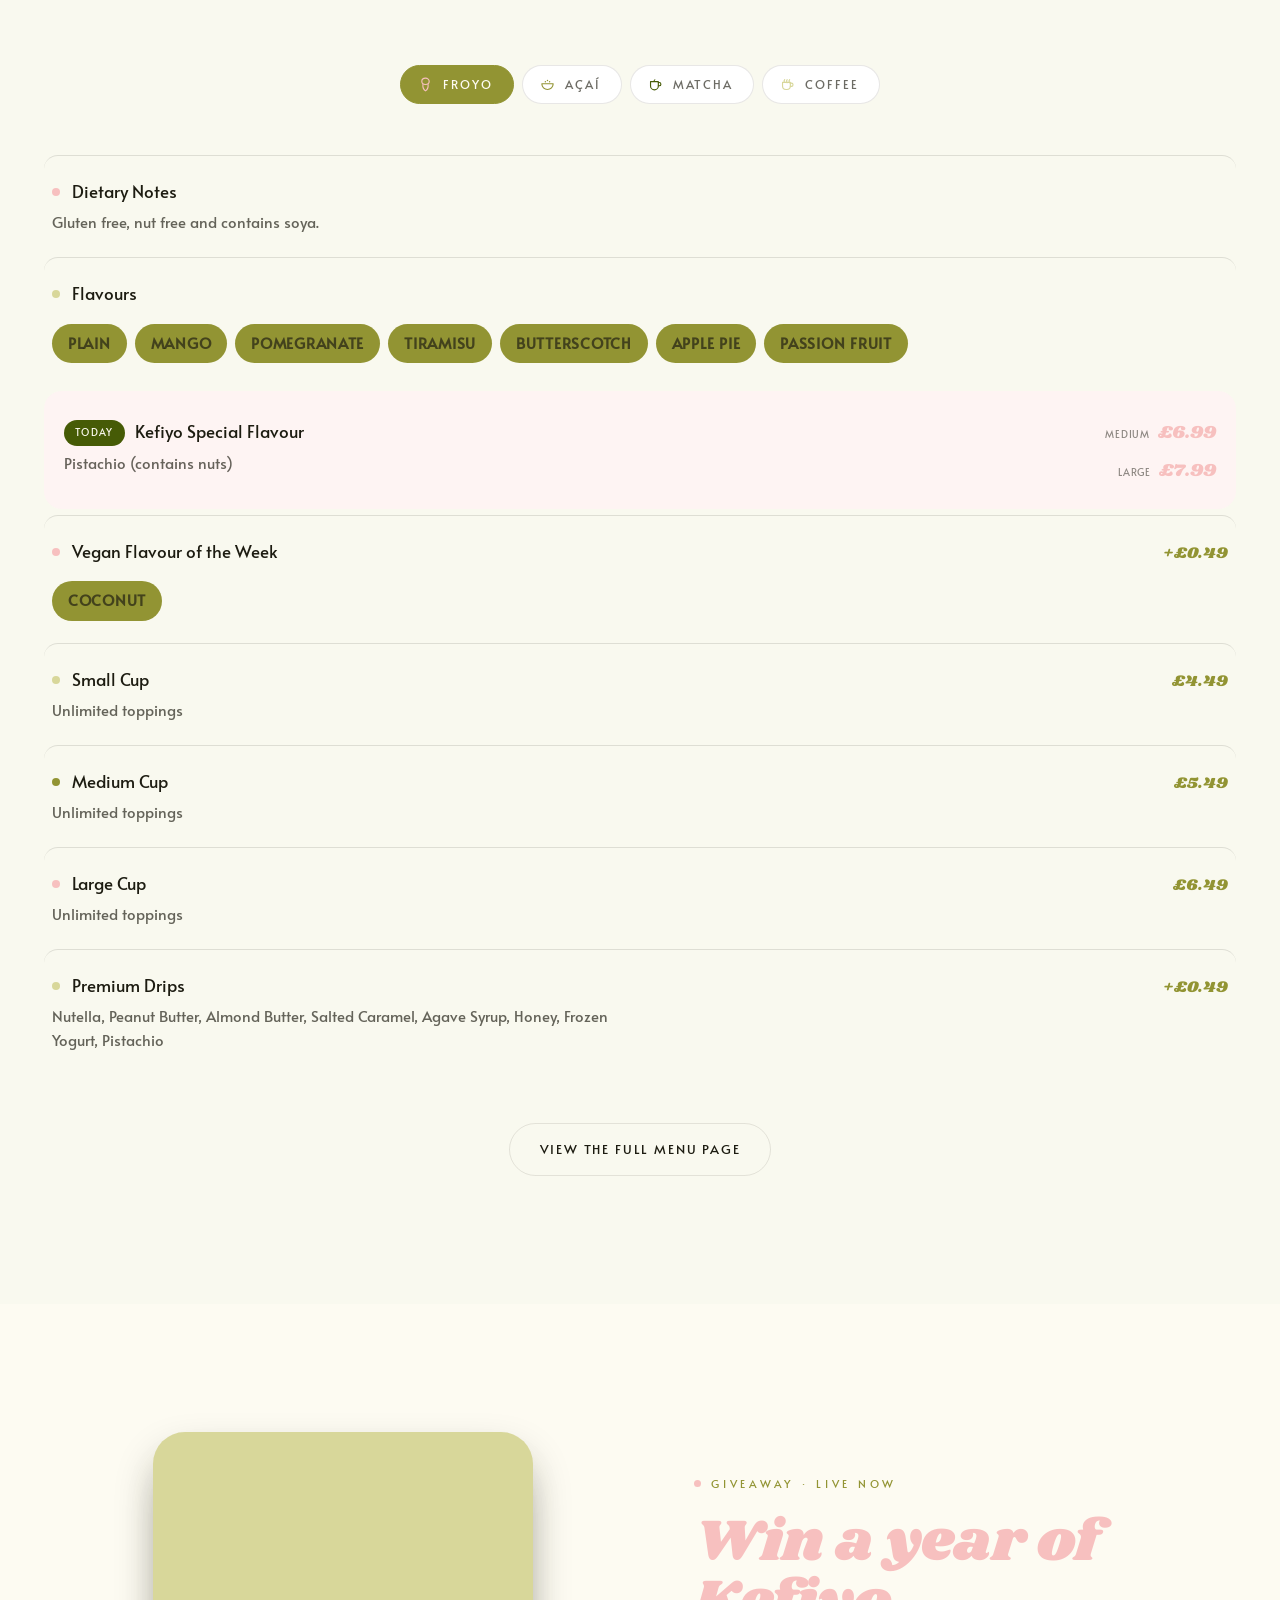
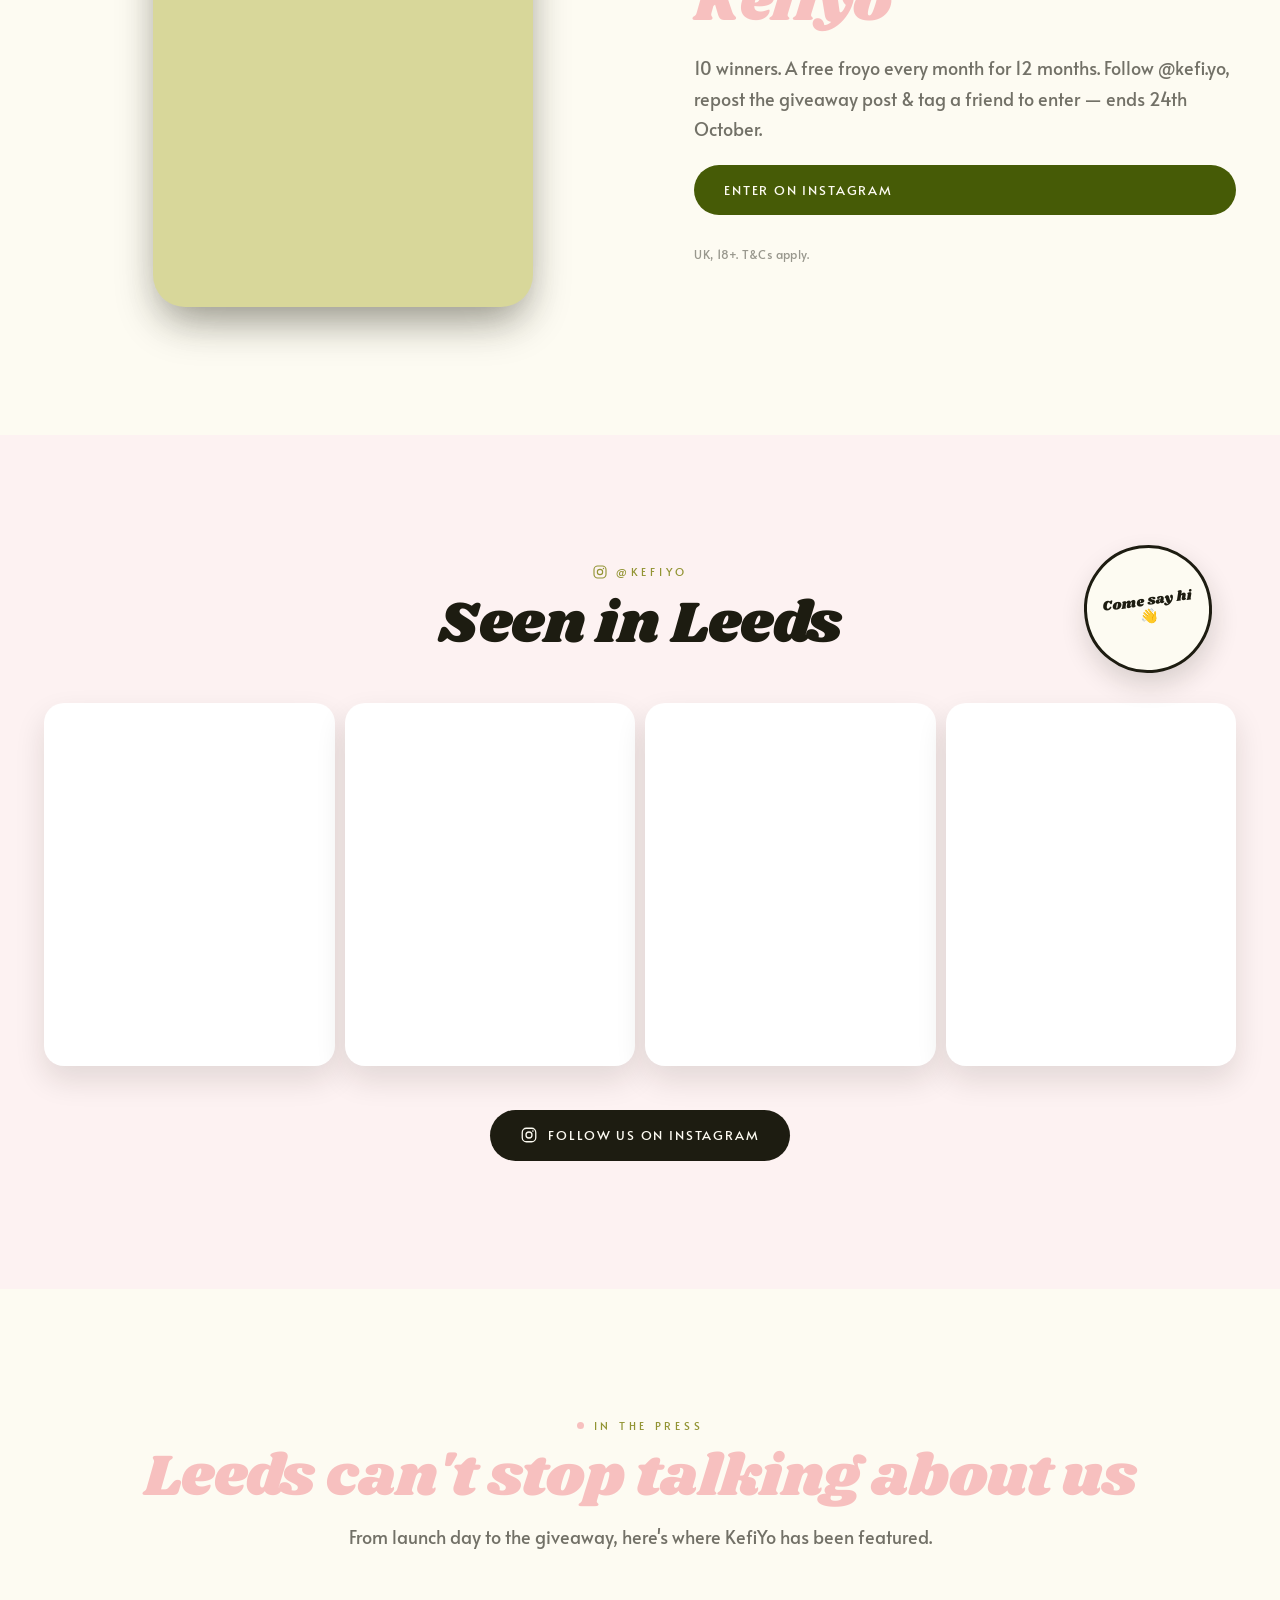
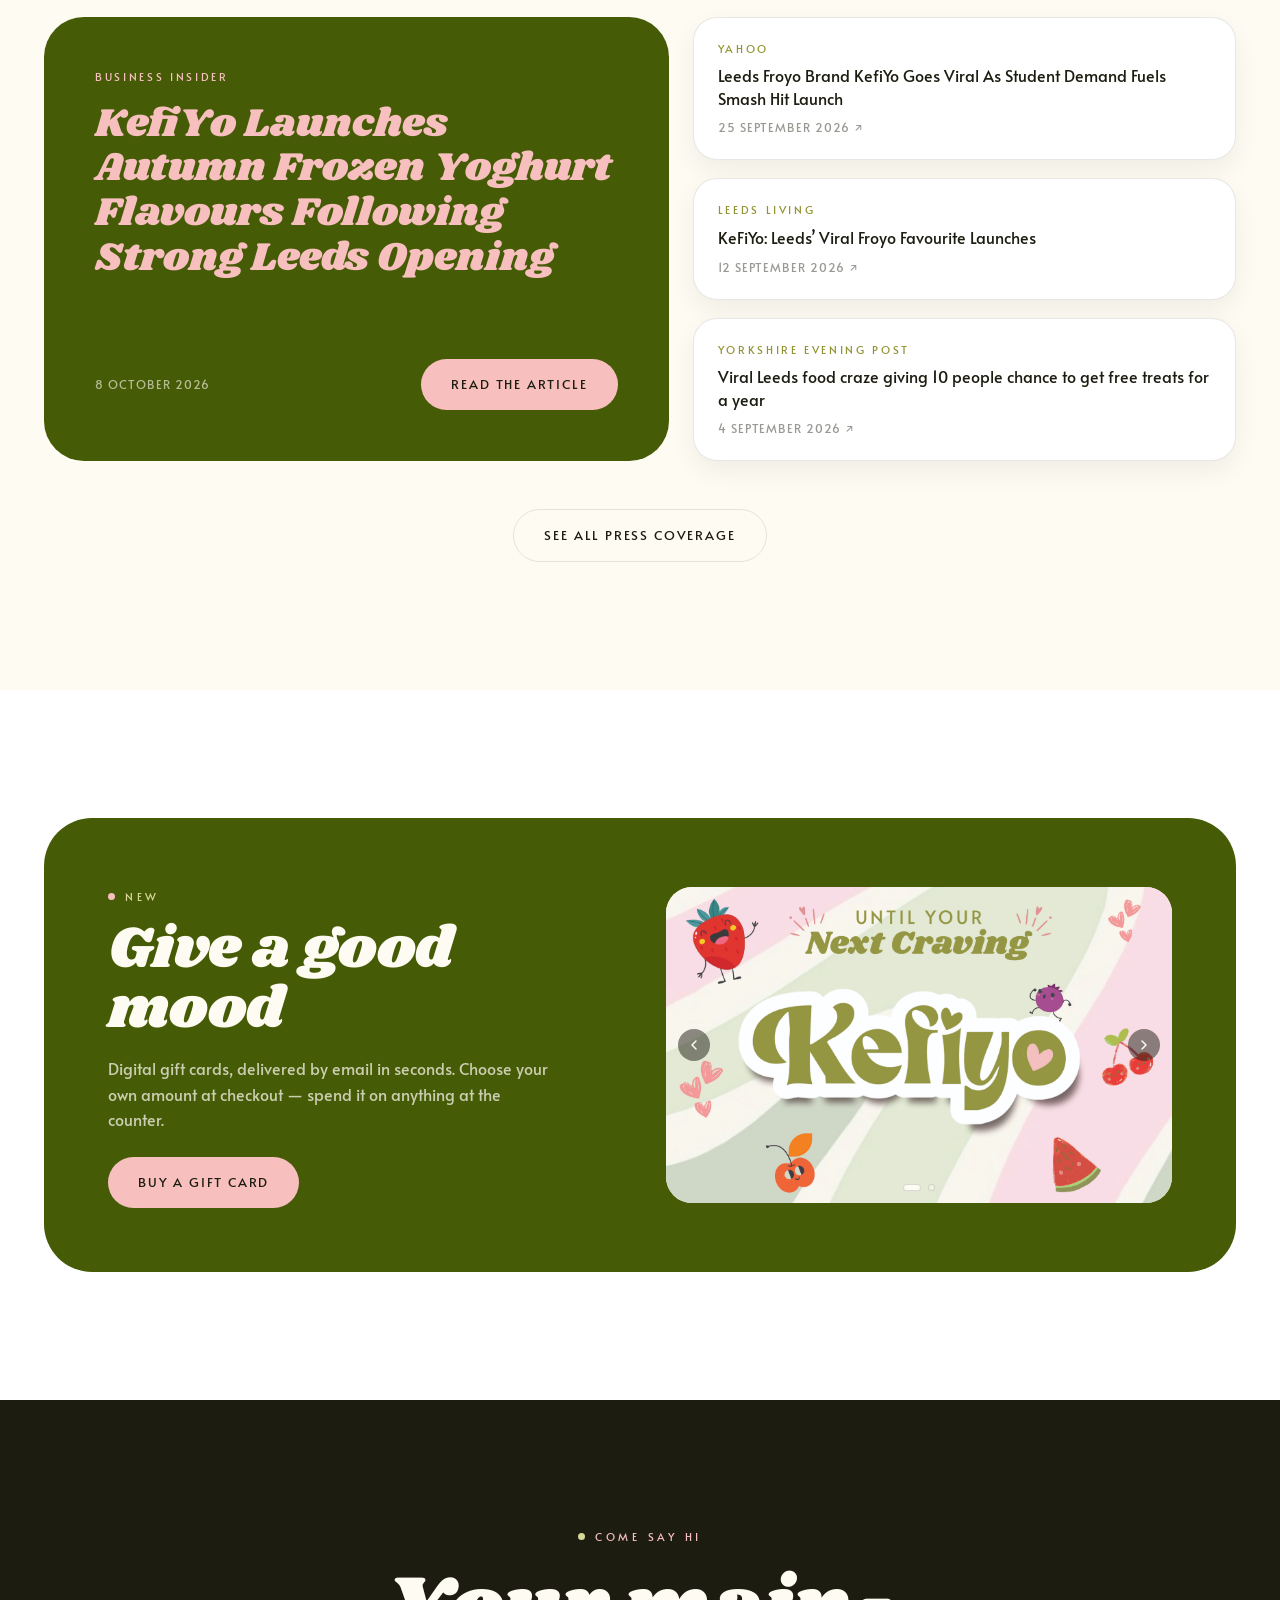
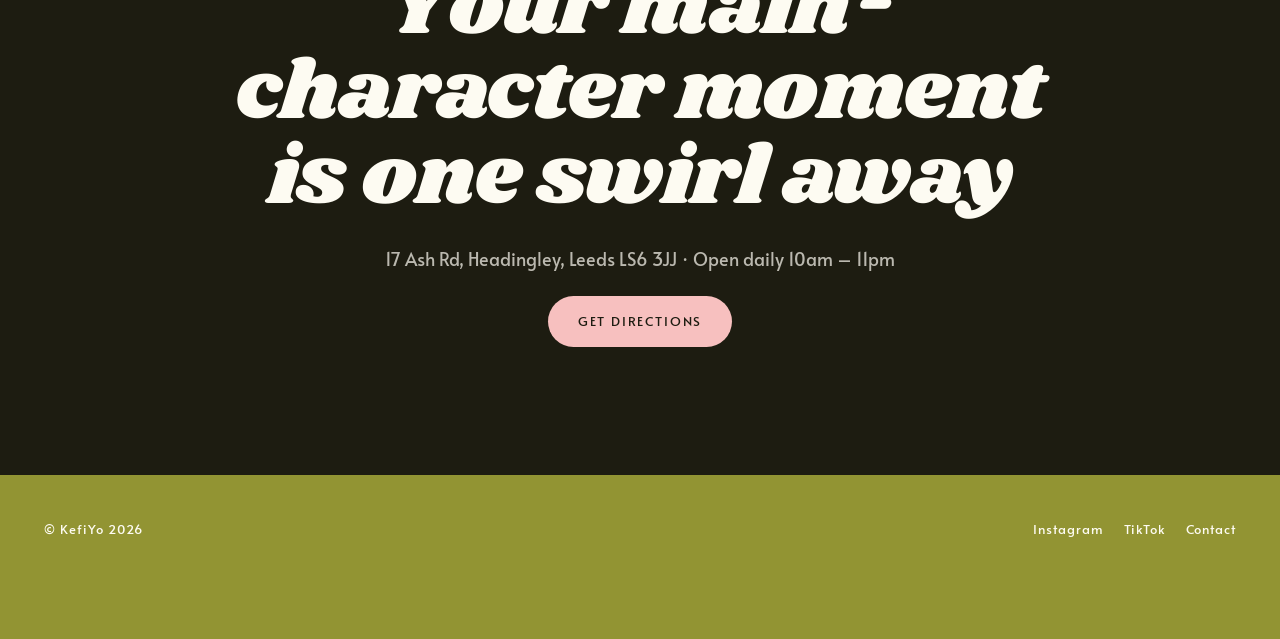
==== commit 66aa617b: "Add files via upload" ====
--- a/index.html
+++ b/index.html
@@ -127,6 +127,15 @@
   </div>
 </section>
 
+<!-- PRESS -->
+<section id="press" class="band">
+  <div class="wrap">
+    <div class="flavhead" id="pressHead"></div>
+    <div class="presstease" id="pressTeaser"></div>
+    <div class="menufoot" id="pressFoot"></div>
+  </div>
+</section>
+
 <!-- GIFT CARD -->
 <section id="gift">
   <div class="wrap">
@@ -179,6 +188,7 @@
 </div>
 
 <script src="js/content.js"></script>
+<script src="js/press-content.js"></script>
 <script src="js/script.js"></script>
 </body>
 </html>
--- a/css/style.css
+++ b/css/style.css
@@ -80,6 +80,12 @@
 @media(min-width:900px){.bandin{grid-template-columns:1.05fr .95fr}}
 .bandmedia{border-radius:32px;overflow:hidden;aspect-ratio:4/3;background:var(--matcha)}
 .bandtext{display:grid;gap:20px}
+
+/* giveaway video card stack */
+.giveaway-stack{position:relative;max-width:380px;width:100%;margin:0 auto;aspect-ratio:4/5}
+.giveaway-card{position:absolute;inset:0;border-radius:32px;overflow:hidden;background:var(--matcha);box-shadow:0 20px 40px rgba(29,28,17,.2);transition:transform .55s cubic-bezier(.4,0,.2,1),opacity .45s ease;transform-origin:center top;will-change:transform,opacity}
+.giveaway-card video{width:100%;height:100%;object-fit:cover}
+.giveaway-note{margin-top:10px;font-size:11.5px;letter-spacing:.04em;color:rgba(29,28,17,.45)}
 .tickers{display:grid;gap:12px;padding-top:8px}
 .tick{display:flex;gap:14px;align-items:center;border-top:1px solid var(--line);padding-top:14px;font-size:14px;color:rgba(29,28,17,.68)}
 .tick b{font-family:'Shrikhand',cursive;font-weight:400;font-size:13px;width:40px;height:40px;min-width:40px;display:grid;place-items:center;border-radius:50%}
@@ -270,7 +276,32 @@
 .event-card-body{padding:clamp(22px,3vw,32px)}
 .event-card-top{display:flex;flex-wrap:wrap;align-items:baseline;justify-content:space-between;gap:10px 16px}
 .event-card-top h3{font-size:clamp(20px,2.4vw,26px)}
-.event-card-top .price{font-family:'Shrikhand',cursive;font-weight:400;color:var(--wasabi);font-size:16px;white-space:nowrap}
+.event-card-top .price{font-family:'Shrikhand',cursive;font-weight:400;color:var(--wasabi);font-size:16px}
+.event-cost-note{margin-top:4px;font-size:12.5px;color:rgba(29,28,17,.55);line-height:1.5}
 .event-meta{margin-top:8px;font-size:12px;letter-spacing:.08em;text-transform:uppercase;color:rgba(29,28,17,.5)}
 .event-desc{margin-top:16px;font-size:14.5px;line-height:1.75;color:rgba(29,28,17,.68);max-width:64ch}
 .event-cta{margin-top:22px}
+
+/* ============================= */
+/* press                          */
+/* ============================= */
+.presstease{display:grid;gap:clamp(14px,2vw,24px)}
+@media(min-width:900px){.presstease{grid-template-columns:1.15fr 1fr}}
+.press-feature{display:grid;align-content:space-between;gap:32px;background:var(--deep);color:var(--cream);border-radius:clamp(28px,4vw,40px);padding:clamp(28px,4vw,52px);transition:background .25s}
+.press-feature:hover{background:#3a4d05}
+.press-feature .press-outlet{color:var(--pink);display:block;margin-bottom:16px}
+.press-feature h3{font-family:'Shrikhand',cursive;font-weight:400;font-size:clamp(24px,3.2vw,40px);line-height:1.12}
+.press-feature-foot{display:flex;flex-wrap:wrap;align-items:center;justify-content:space-between;gap:14px}
+.press-feature .press-date{color:rgba(253,251,242,.6)}
+.press-feature .btn{background:var(--pink);color:var(--ink)}
+.press-side{display:grid;gap:clamp(12px,1.6vw,18px);align-content:start}
+.press-card{display:grid;gap:8px;align-content:start;background:var(--white);border:1px solid var(--line);border-radius:24px;padding:22px 24px;box-shadow:0 10px 26px rgba(29,28,17,.06);transition:transform .2s,border-color .2s}
+.press-card:hover{transform:translateY(-3px);border-color:var(--wasabi)}
+.press-card.is-hidden{display:none}
+.press-outlet{font-size:11px;letter-spacing:.24em;text-transform:uppercase;color:var(--wasabi)}
+.press-title{font-size:15.5px;line-height:1.45;color:var(--ink)}
+.press-title.is-note{font-size:14px;color:rgba(29,28,17,.62)}
+.press-date{font-size:12px;letter-spacing:.08em;text-transform:uppercase;color:rgba(29,28,17,.45)}
+.presslist{display:grid;grid-template-columns:1fr;gap:16px;margin-top:clamp(28px,4vw,44px);align-items:start}
+@media(min-width:700px){.presslist{grid-template-columns:repeat(2,1fr)}}
+@media(min-width:1000px){.presslist{grid-template-columns:repeat(3,1fr);gap:20px}}
